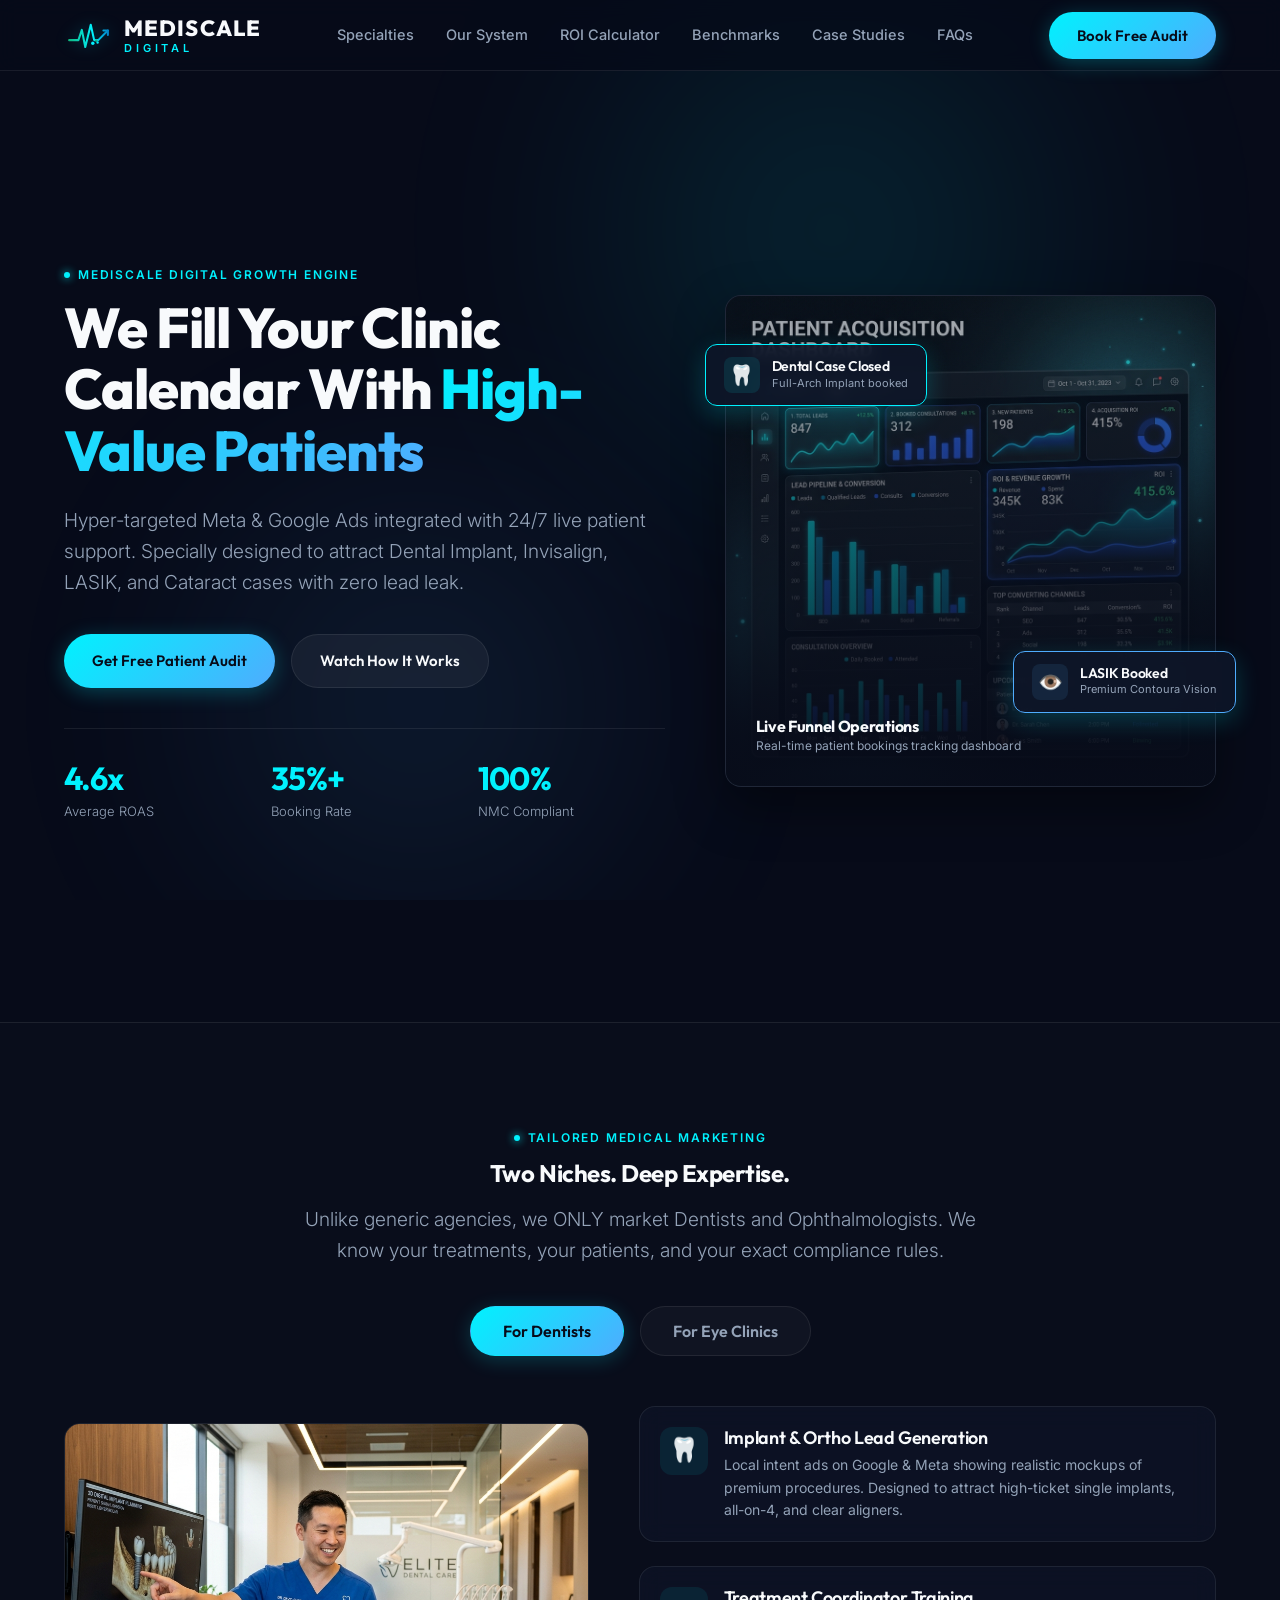
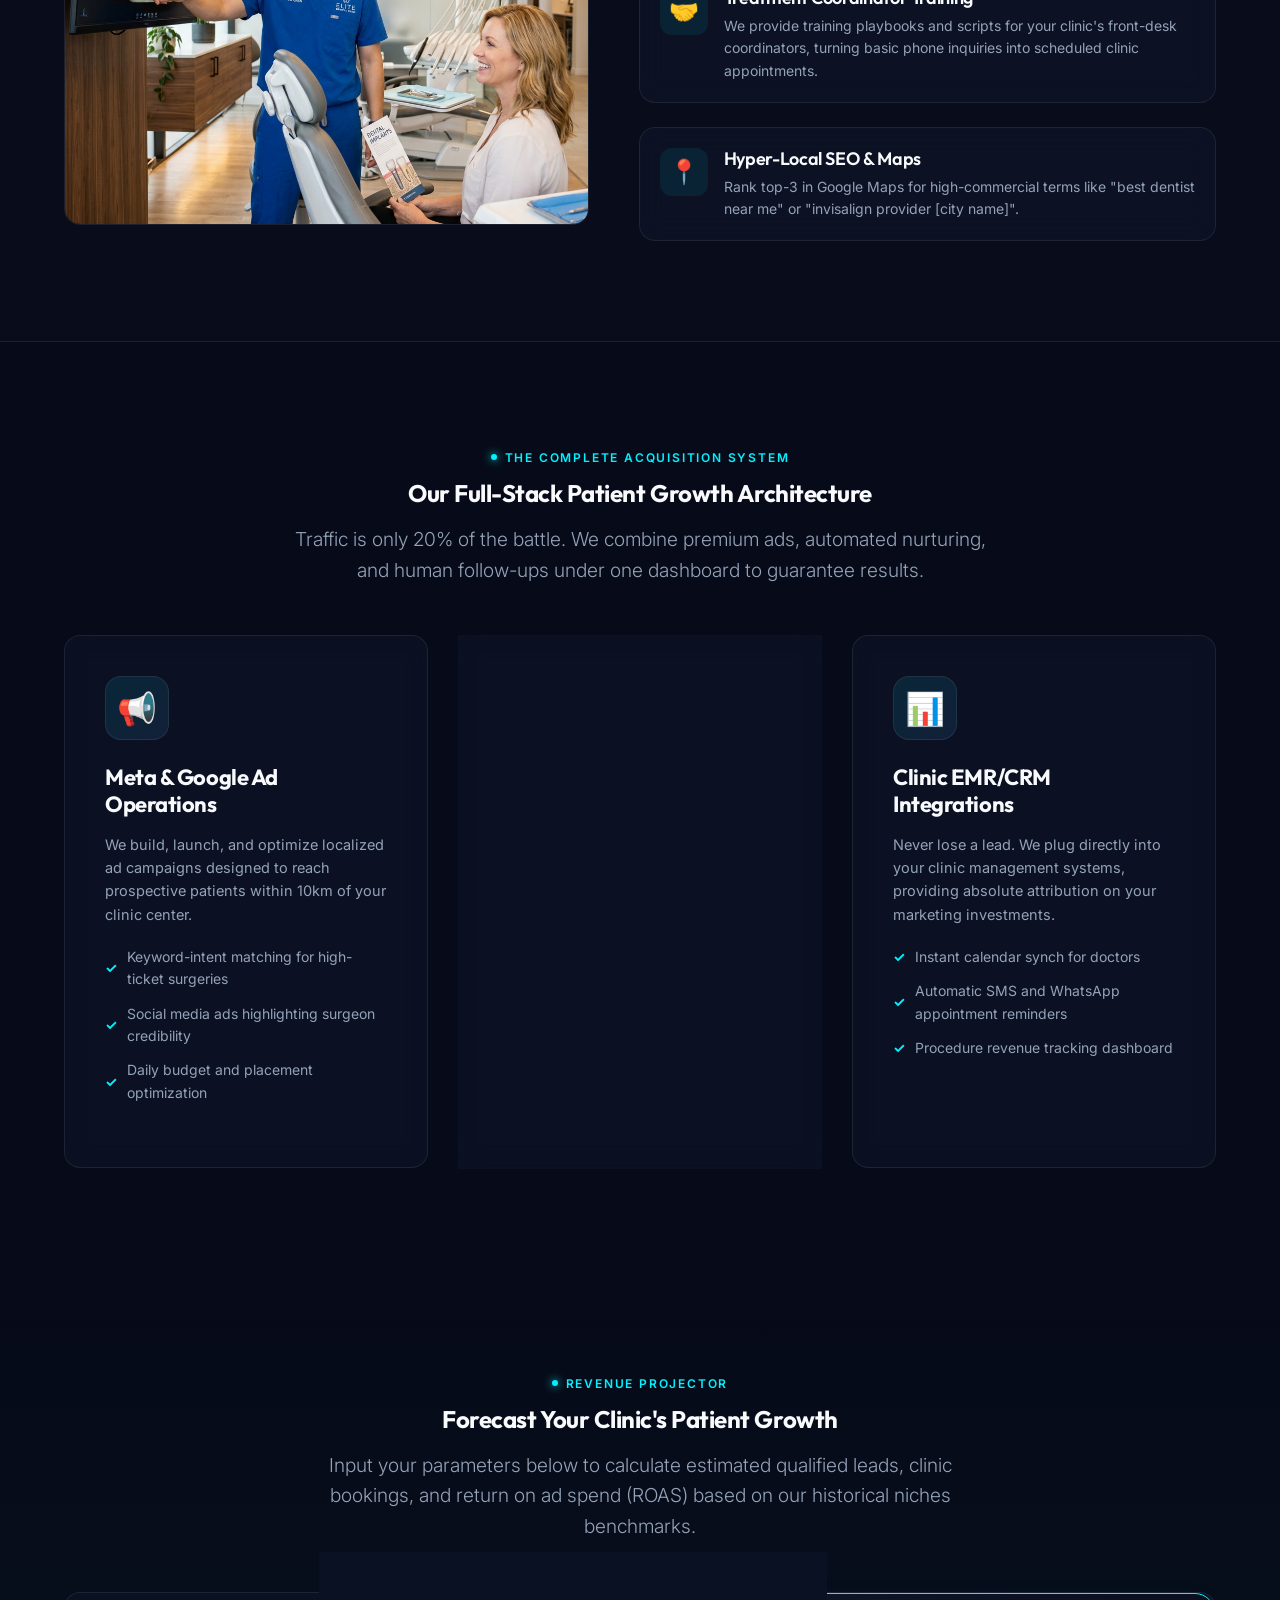
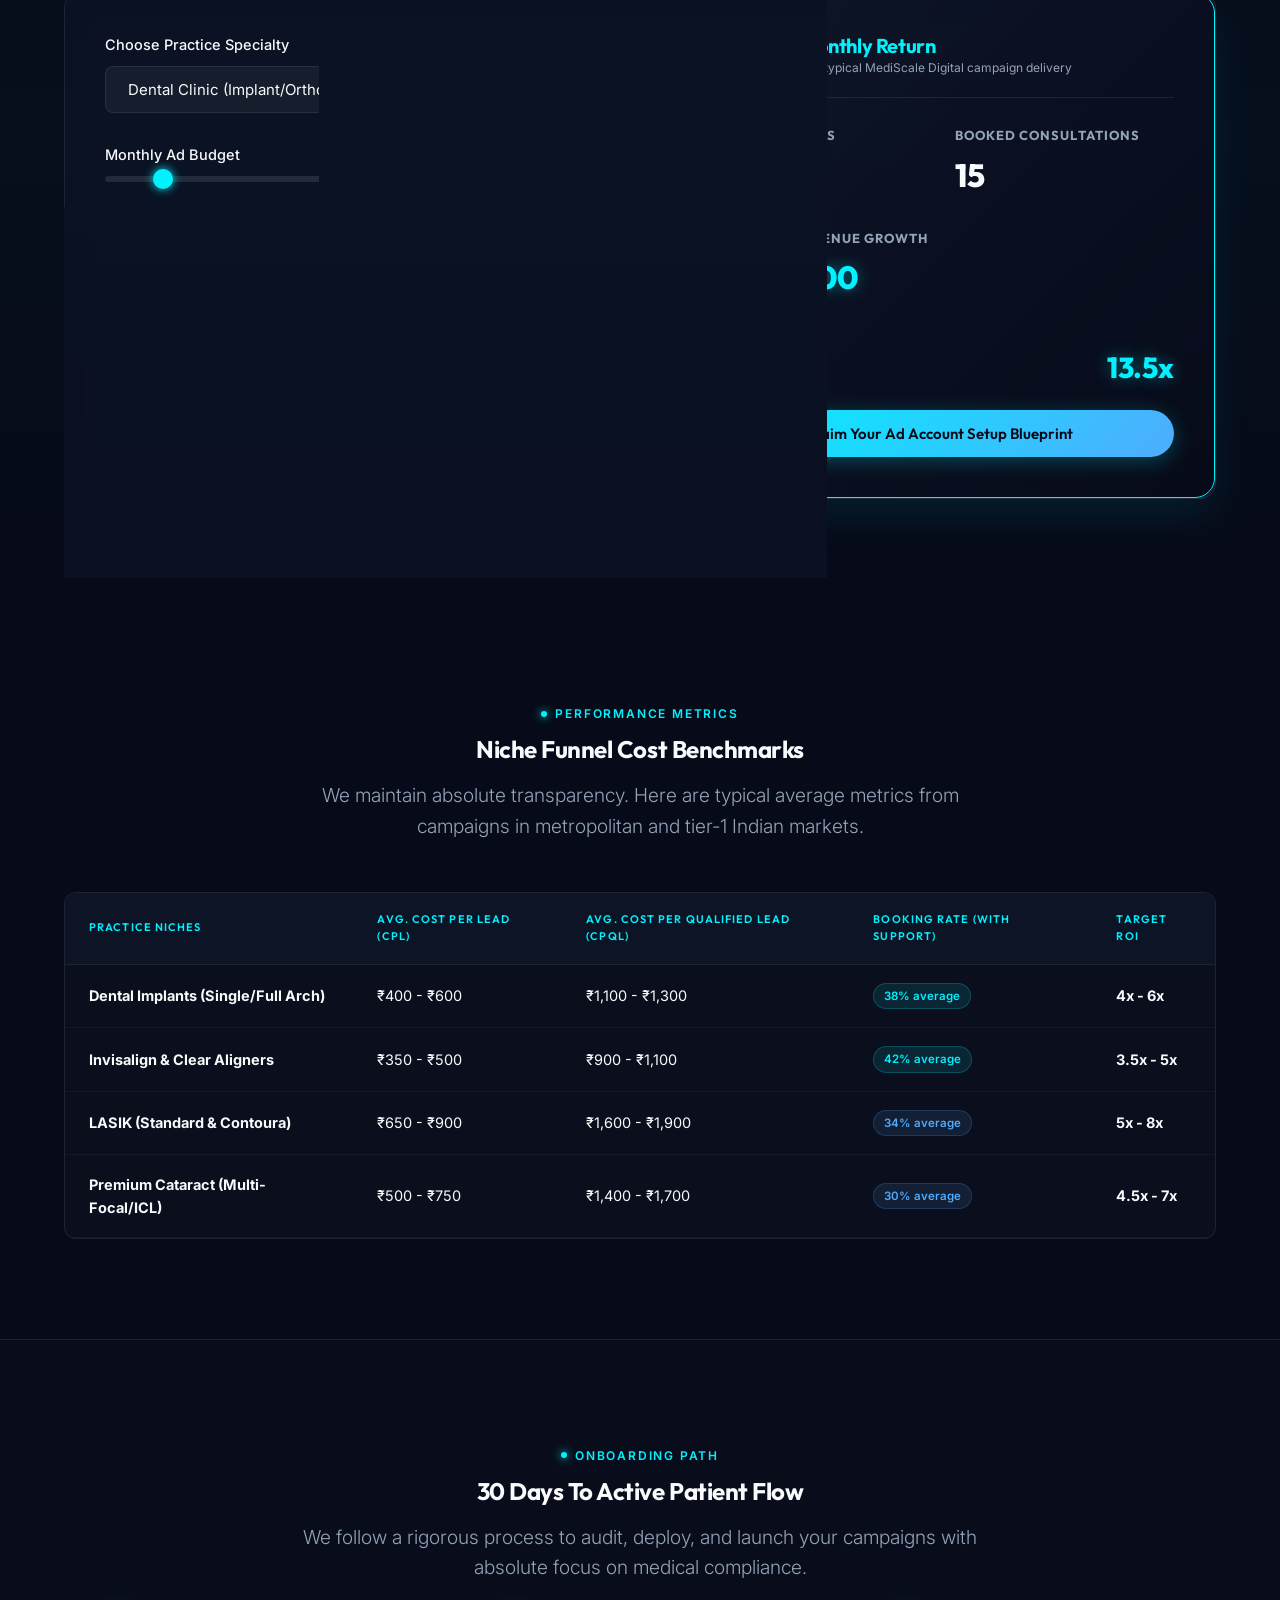
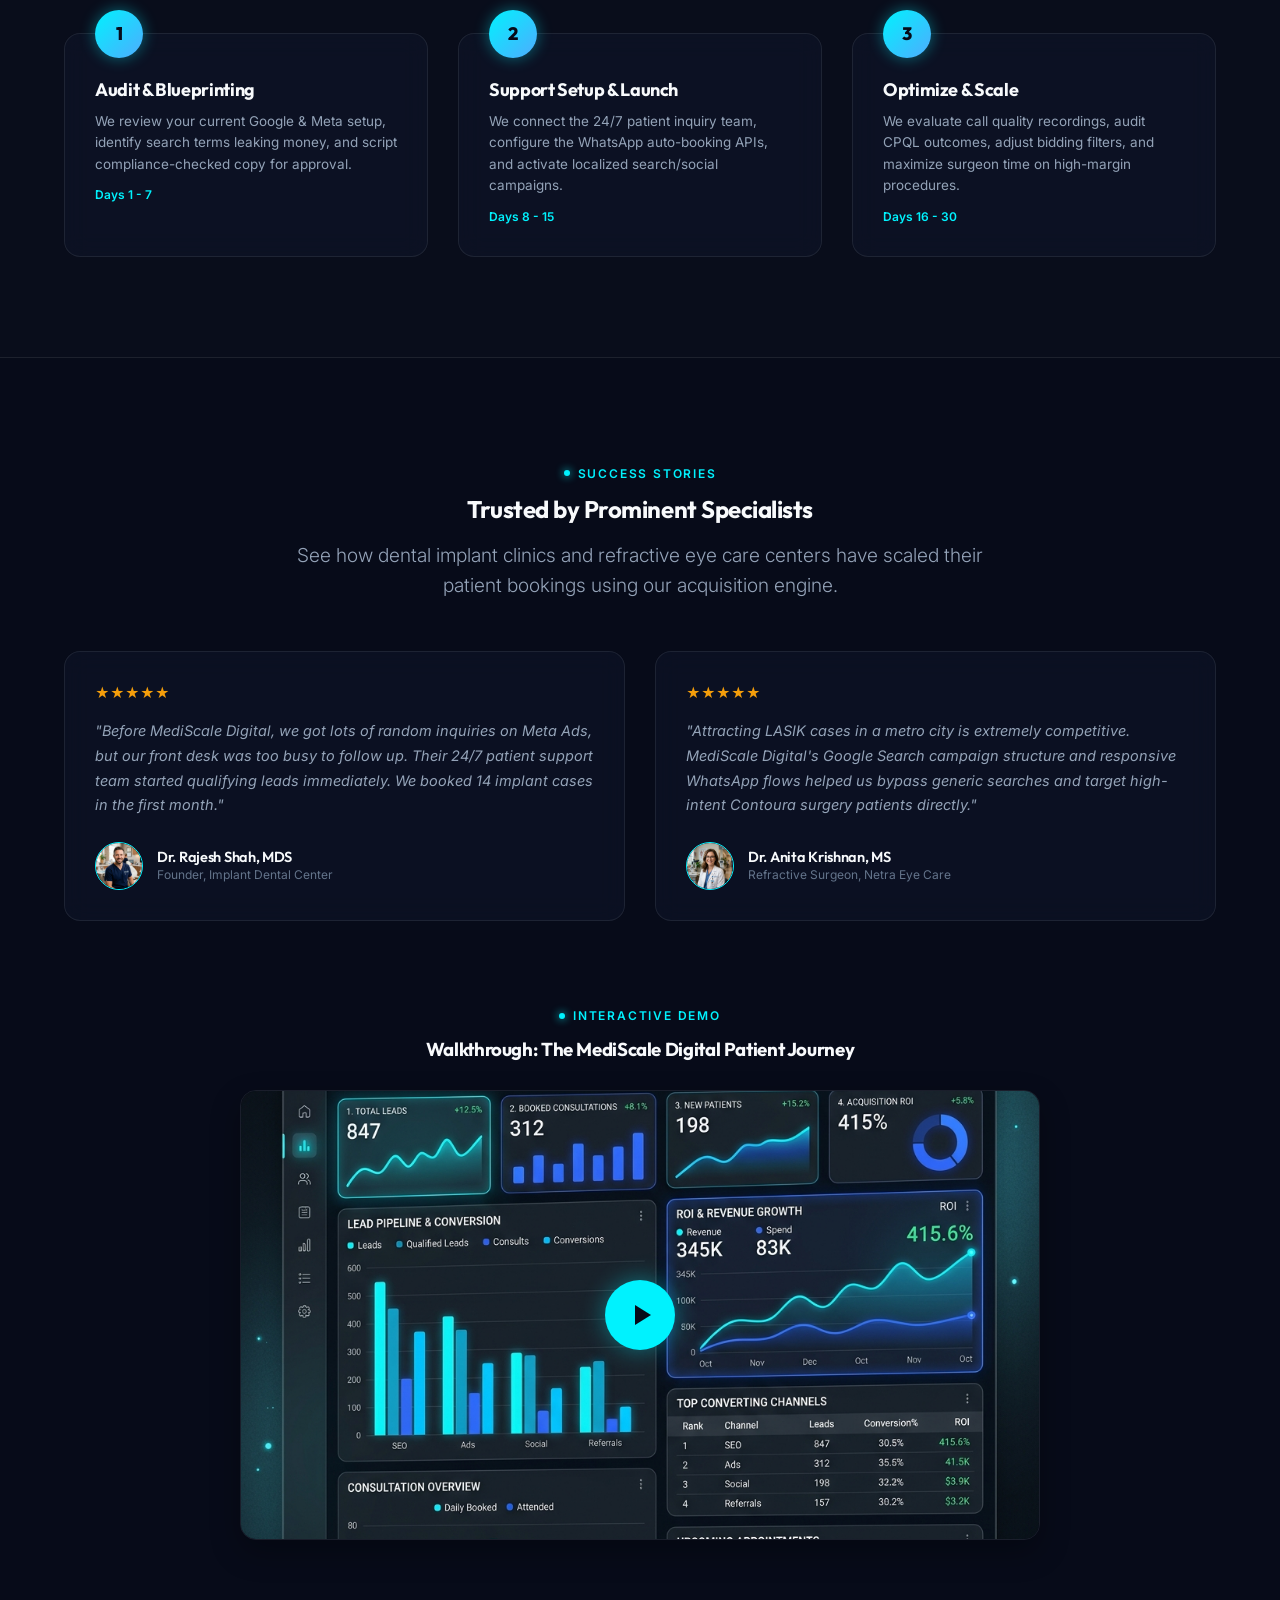
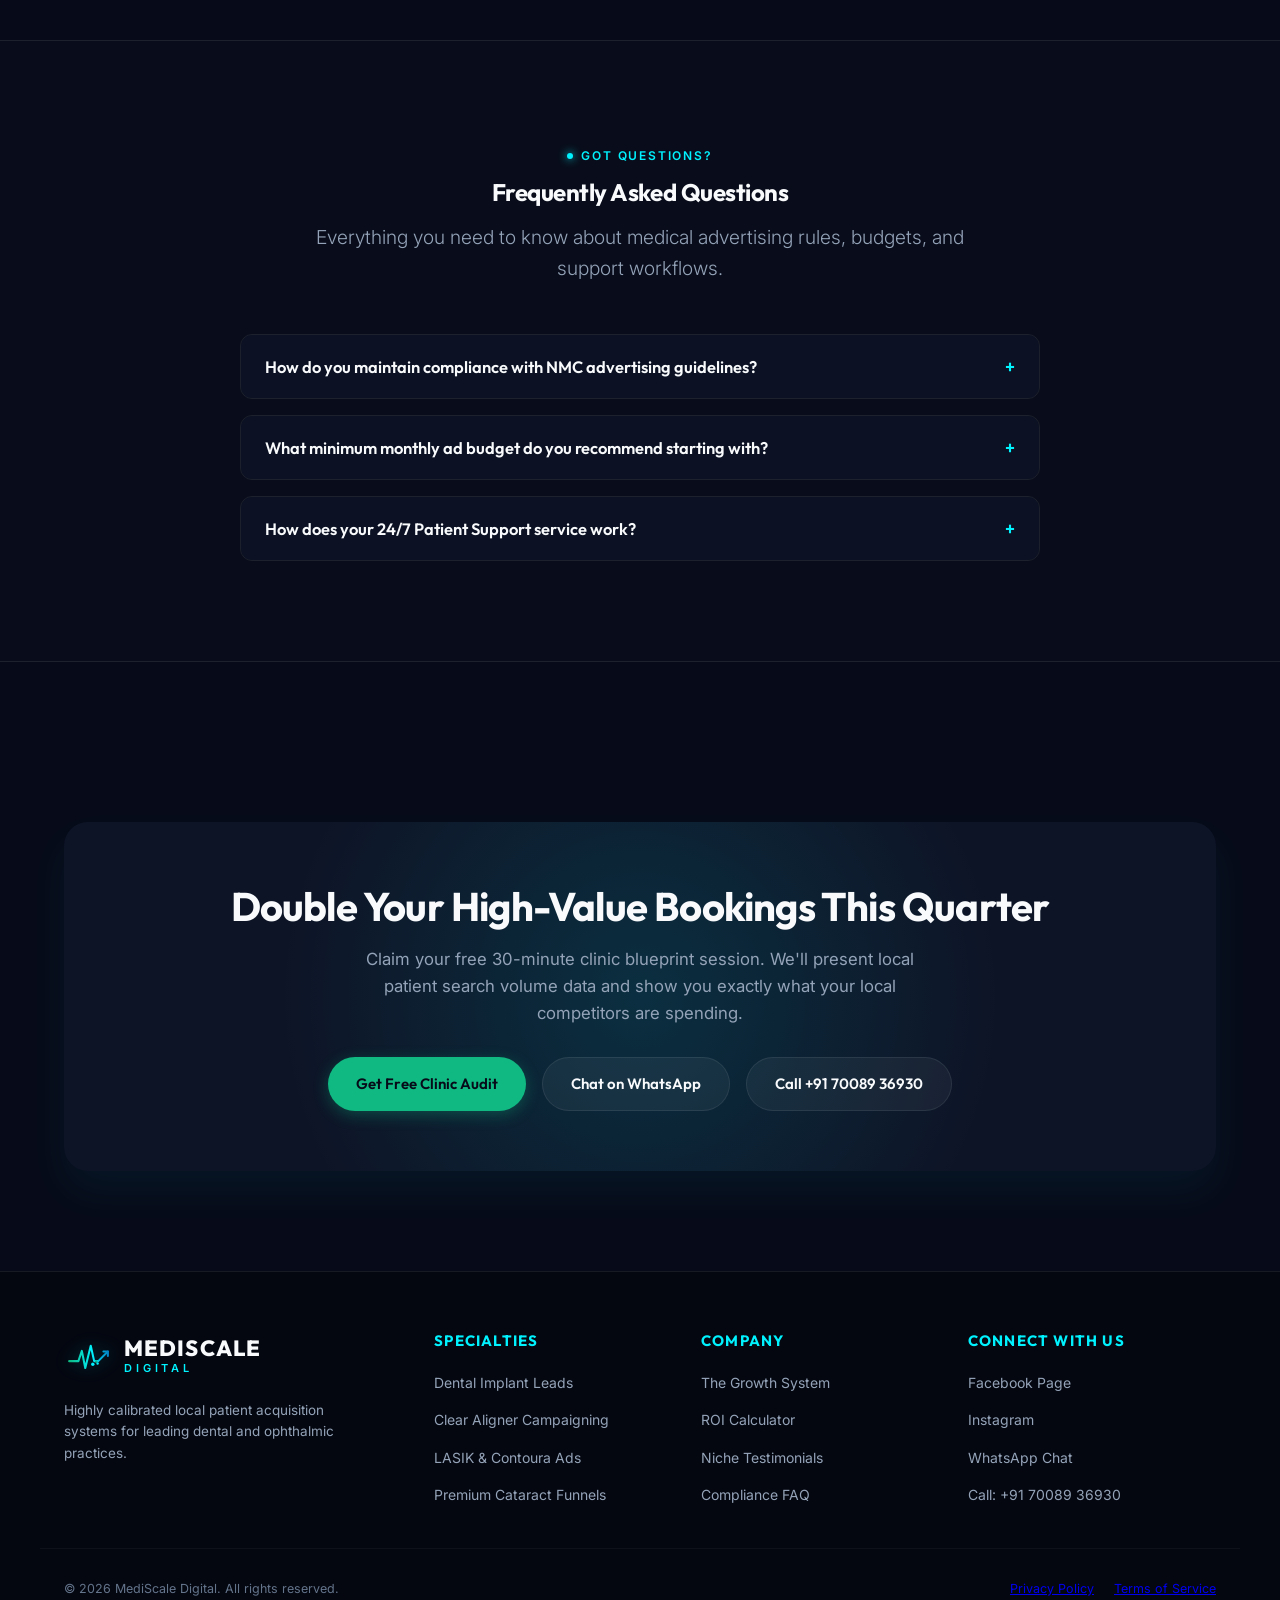
==== index.html @ 9cd04bd4 "initial commit" ====
<!DOCTYPE html>
<html lang="en">
<head>
    <meta charset="UTF-8">
    <meta name="viewport" content="width=device-width, initial-scale=1.0">
    <title>MediScale Digital | Premium Patient Acquisition for Dentists & Ophthalmologists</title>
    
    <meta name="description" content="MediScale Digital runs local patient acquisition systems for dentists and eye clinics. High-converting Google Ads, Meta Ads, WhatsApp automation, and 24/7 digital patient support.">
    <meta name="robots" content="index, follow">
    <meta property="og:title" content="MediScale Digital | Patient Acquisition for Dentists & Ophthalmologists">
    <meta property="og:description" content="Meta & Google Ads coupled with 24/7 patient support to fill your clinic calendar with high-ticket implant, ortho, and surgical cases.">
    <meta property="og:image" content="./assets/dashboard-preview.png">
    <meta property="og:type" content="website">

    <link rel="stylesheet" href="./style.css">
</head>
<body>

    <!-- Ambient Glowing Effects -->
    <div class="bg-glow-wrapper">
        <div class="bg-glow glow-1"></div>
        <div class="bg-glow glow-2"></div>
    </div>

    <!-- Header / Navigation -->
    <header class="header">
        <div class="container nav-container">
            <a href="#" class="logo">
                <svg class="logo-svg" width="48" height="48" viewBox="0 0 140 100" fill="none" xmlns="http://www.w3.org/2000/svg">
                    <path d="M15 65 H42 L52 35 L62 85 L78 20 L88 65 H100 L128 37" stroke="url(#logo-grad)" stroke-width="6" stroke-linecap="round" stroke-linejoin="round" />
                    <path d="M115 37 H128 V50" stroke="url(#logo-grad)" stroke-width="6" stroke-linecap="round" stroke-linejoin="round" />
                    <circle cx="84" cy="74" r="5" fill="#00f2fe" />
                    <circle cx="94" cy="66" r="3.5" fill="#10b981" />
                    <circle cx="98" cy="72" r="3.5" fill="#00f2fe" />
                    <defs>
                        <linearGradient id="logo-grad" x1="15" y1="52.5" x2="128" y2="52.5" gradientUnits="userSpaceOnUse">
                            <stop offset="0%" stop-color="#10b981" />
                            <stop offset="60%" stop-color="#00f2fe" />
                            <stop offset="100%" stop-color="#0284c7" />
                        </linearGradient>
                    </defs>
                </svg>
                <div class="logo-text-wrapper">
                    <span class="logo-title">MEDISCALE</span>
                    <span class="logo-subtitle">DIGITAL</span>
                </div>
            </a>
            <ul class="nav-menu">
                <li><a href="#specialties" class="nav-link">Specialties</a></li>
                <li><a href="#services" class="nav-link">Our System</a></li>
                <li><a href="#calculator" class="nav-link">ROI Calculator</a></li>
                <li><a href="#benchmarks" class="nav-link">Benchmarks</a></li>
                <li><a href="#testimonials" class="nav-link">Case Studies</a></li>
                <li><a href="#faqs" class="nav-link">FAQs</a></li>
            </ul>
            <div class="nav-cta">
                <button class="btn btn-primary open-modal-trigger">Book Free Audit</button>
            </div>
            <button class="mobile-menu-btn" aria-label="Toggle navigation">☰</button>
        </div>
    </header>

    <!-- Hero Section -->
    <main>
        <section class="section-padding">
            <div class="container hero">
                <div class="hero-content">
                    <span class="eyebrow">MediScale Digital growth engine</span>
                    <h1>We Fill Your Clinic Calendar With <span class="text-gradient">High-Value Patients</span></h1>
                    <p>Hyper-targeted Meta & Google Ads integrated with 24/7 live patient support. Specially designed to attract Dental Implant, Invisalign, LASIK, and Cataract cases with zero lead leak.</p>
                    
                    <div class="hero-ctas">
                        <button class="btn btn-primary open-modal-trigger">Get Free Patient Audit</button>
                        <a href="#video-walkthrough" class="btn btn-secondary">Watch How It Works</a>
                    </div>

                    <div class="hero-stats">
                        <div class="hero-stat-item">
                            <h3>4.6x</h3>
                            <p>Average ROAS</p>
                        </div>
                        <div class="hero-stat-item">
                            <h3>35%+</h3>
                            <p>Booking Rate</p>
                        </div>
                        <div class="hero-stat-item">
                            <h3>100%</h3>
                            <p>NMC Compliant</p>
                        </div>
                    </div>
                </div>

                <div class="hero-visual">
                    <div class="dashboard-showcase">
                        <img src="./assets/dashboard-preview.png" alt="MediScale Digital Patient Acquisition Dashboard" id="showcase-img">
                        <div class="showcase-overlay">
                            <h4 style="font-family:'Outfit'; font-size:16px;">Live Funnel Operations</h4>
                            <p style="font-size:12px; color:var(--text-muted);">Real-time patient bookings tracking dashboard</p>
                        </div>
                    </div>
                    <!-- Floating Badges -->
                    <div class="floating-badge badge-1">
                        <div class="badge-icon">🦷</div>
                        <div class="badge-info">
                            <h4>Dental Case Closed</h4>
                            <p>Full-Arch Implant booked</p>
                        </div>
                    </div>
                    <div class="floating-badge badge-2">
                        <div class="badge-icon">👁️</div>
                        <div class="badge-info">
                            <h4>LASIK Booked</h4>
                            <p>Premium Contoura Vision</p>
                        </div>
                    </div>
                </div>
            </div>
        </section>

        <!-- Specialties Tab Switcher -->
        <section id="specialties" class="section-padding niche-section">
            <div class="container">
                <div class="text-center">
                    <span class="eyebrow">Tailored medical marketing</span>
                    <h2>Two Niches. Deep Expertise.</h2>
                    <p class="lead">Unlike generic agencies, we ONLY market Dentists and Ophthalmologists. We know your treatments, your patients, and your exact compliance rules.</p>
                </div>

                <div class="tab-control">
                    <button class="tab-btn active" data-tab="dentists">For Dentists</button>
                    <button class="tab-btn" data-tab="ophthalmologists">For Eye Clinics</button>
                </div>

                <!-- Dentists Tab Content -->
                <div id="dentists" class="tab-content active">
                    <div class="niche-grid">
                        <div class="niche-image">
                            <img src="./assets/dental-marketing.png" alt="Dental implant and orthodontic patient care marketing">
                        </div>
                        <div class="niche-features">
                            <div class="glass-card feature-box">
                                <div class="feature-box-icon">🦷</div>
                                <div class="feature-box-info">
                                    <h3>Implant & Ortho Lead Generation</h3>
                                    <p>Local intent ads on Google & Meta showing realistic mockups of premium procedures. Designed to attract high-ticket single implants, all-on-4, and clear aligners.</p>
                                </div>
                            </div>
                            <div class="glass-card feature-box">
                                <div class="feature-box-icon">🤝</div>
                                <div class="feature-box-info">
                                    <h3>Treatment Coordinator Training</h3>
                                    <p>We provide training playbooks and scripts for your clinic's front-desk coordinators, turning basic phone inquiries into scheduled clinic appointments.</p>
                                </div>
                            </div>
                            <div class="glass-card feature-box">
                                <div class="feature-box-icon">📍</div>
                                <div class="feature-box-info">
                                    <h3>Hyper-Local SEO & Maps</h3>
                                    <p>Rank top-3 in Google Maps for high-commercial terms like "best dentist near me" or "invisalign provider [city name]".</p>
                                </div>
                            </div>
                        </div>
                    </div>
                </div>

                <!-- Ophthalmologists Tab Content -->
                <div id="ophthalmologists" class="tab-content">
                    <div class="niche-grid">
                        <div class="niche-image">
                            <img src="./assets/eye-marketing.png" alt="Ophthalmic refractive laser surgery marketing">
                        </div>
                        <div class="niche-features">
                            <div class="glass-card feature-box">
                                <div class="feature-box-icon">👁️</div>
                                <div class="feature-box-info">
                                    <h3>LASIK & Refractive Surgeries</h3>
                                    <p>High-converting educational funnels illustrating the freedom of spectacle-free living. Targeted towards younger professionals seeking SMILE, LASIK, and ICL.</p>
                                </div>
                            </div>
                            <div class="glass-card feature-box">
                                <div class="feature-box-icon">🩺</div>
                                <div class="feature-box-info">
                                    <h3>Premium Cataract Funnels</h3>
                                    <p>Google Ads campaigns targeted at adult children searching for safe, premium multi-focal lens surgeries for their parents.</p>
                                </div>
                            </div>
                            <div class="glass-card feature-box">
                                <div class="feature-box-icon">🛡️</div>
                                <div class="feature-box-info">
                                    <h3>NMC Medical Regulations Compliant</h3>
                                    <p>Specialized copywriters ensure no exaggerated claims are made, keeping your campaigns 100% compliant with the National Medical Commission (NMC) guidelines.</p>
                                </div>
                            </div>
                        </div>
                    </div>
                </div>

            </div>
        </section>

        <!-- Our Core Capabilities / Services -->
        <section id="services" class="section-padding">
            <div class="container">
                <div class="text-center">
                    <span class="eyebrow">The complete acquisition system</span>
                    <h2>Our Full-Stack Patient Growth Architecture</h2>
                    <p class="lead">Traffic is only 20% of the battle. We combine premium ads, automated nurturing, and human follow-ups under one dashboard to guarantee results.</p>
                </div>

                <div class="services-grid">
                    <!-- Service 1 -->
                    <div class="glass-card service-card">
                        <div class="service-icon">📢</div>
                        <h3>Meta & Google Ad Operations</h3>
                        <p>We build, launch, and optimize localized ad campaigns designed to reach prospective patients within 10km of your clinic center.</p>
                        <ul class="service-bullets">
                            <li>Keyword-intent matching for high-ticket surgeries</li>
                            <li>Social media ads highlighting surgeon credibility</li>
                            <li>Daily budget and placement optimization</li>
                        </ul>
                    </div>

                    <!-- Service 2 -->
                    <div class="glass-card service-card">
                        <div class="service-icon">💬</div>
                        <h3>24/7 Digital Support & Follow-up</h3>
                        <p>Leads are contacted via call and WhatsApp within 60 seconds of submission. We filter out time-wasting lookups and qualify patients before booking.</p>
                        <ul class="service-bullets">
                            <li>Instant WhatsApp BAPI custom message flow</li>
                            <li>Experienced support agents managing inquiries</li>
                            <li>Pre-qualification questionnaires for surgical candidates</li>
                        </ul>
                    </div>

                    <!-- Service 3 -->
                    <div class="glass-card service-card">
                        <div class="service-icon">📊</div>
                        <h3>Clinic EMR/CRM Integrations</h3>
                        <p>Never lose a lead. We plug directly into your clinic management systems, providing absolute attribution on your marketing investments.</p>
                        <ul class="service-bullets">
                            <li>Instant calendar synch for doctors</li>
                            <li>Automatic SMS and WhatsApp appointment reminders</li>
                            <li>Procedure revenue tracking dashboard</li>
                        </ul>
                    </div>
                </div>
            </div>
        </section>

        <!-- ROI Calculator -->
        <section id="calculator" class="section-padding calc-section">
            <div class="container">
                <div class="text-center">
                    <span class="eyebrow">Revenue projector</span>
                    <h2>Forecast Your Clinic's Patient Growth</h2>
                    <p class="lead">Input your parameters below to calculate estimated qualified leads, clinic bookings, and return on ad spend (ROAS) based on our historical niches benchmarks.</p>
                </div>

                <div class="glass-card calc-container">
                    <!-- Left: Inputs -->
                    <div class="calc-inputs">
                        <div class="calc-group">
                            <label for="calc-specialty" class="calc-label">Choose Practice Specialty</label>
                            <select id="calc-specialty" class="calc-select">
                                <option value="dentist">Dental Clinic (Implant/Ortho focus)</option>
                                <option value="ophthalmic">Ophthalmology Clinic (LASIK/Surgical focus)</option>
                            </select>
                        </div>

                        <div class="calc-group">
                            <div class="calc-label">
                                <span>Monthly Ad Budget</span>
                                <span id="budget-val">₹50,000</span>
                            </div>
                            <input type="range" id="calc-budget" class="calc-range" min="20000" max="300000" step="5000" value="50000">
                        </div>

                        <div class="calc-group">
                            <div class="calc-label">
                                <span>Average Treatment Value (INR)</span>
                                <span id="ticket-val">₹45,000</span>
                            </div>
                            <input type="range" id="calc-ticket" class="calc-range" min="5000" max="150000" step="5000" value="45000">
                        </div>
                    </div>

                    <!-- Right: Results -->
                    <div class="calc-results">
                        <div class="results-header">
                            <h3 style="font-family:'Outfit'; font-size:20px; color:var(--primary);">Estimated Monthly Return</h3>
                            <p style="font-size:12px; color:var(--text-muted);">Results calibrated to typical MediScale Digital campaign delivery</p>
                        </div>
                        <div class="results-grid">
                            <div class="result-item">
                                <h4>Qualified Leads</h4>
                                <div class="result-val" id="res-leads">0</div>
                            </div>
                            <div class="result-item">
                                <h4>Booked Consultations</h4>
                                <div class="result-val" id="res-bookings">0</div>
                            </div>
                            <div class="result-item" style="grid-column: span 2;">
                                <h4>Projected Revenue Growth</h4>
                                <div class="result-val highlight" id="res-revenue">₹0</div>
                            </div>
                        </div>
                        <div>
                            <div style="display:flex; justify-content:space-between; align-items:center; margin-bottom:20px;">
                                <span style="font-size:14px; font-weight:500;">Estimated ROAS</span>
                                <span class="result-val highlight" id="res-roi" style="font-size:1.8rem;">0.0x</span>
                            </div>
                            <button class="btn btn-primary open-modal-trigger" style="width:100%;">Claim Your Ad Account Setup Blueprint</button>
                        </div>
                    </div>
                </div>
            </div>
        </section>

        <!-- Benchmark Tables -->
        <section id="benchmarks" class="section-padding">
            <div class="container">
                <div class="text-center">
                    <span class="eyebrow">Performance Metrics</span>
                    <h2>Niche Funnel Cost Benchmarks</h2>
                    <p class="lead">We maintain absolute transparency. Here are typical average metrics from campaigns in metropolitan and tier-1 Indian markets.</p>
                </div>

                <div class="table-wrap">
                    <table class="benchmark-table">
                        <thead>
                            <tr>
                                <th>Practice Niches</th>
                                <th>Avg. Cost Per Lead (CPL)</th>
                                <th>Avg. Cost Per Qualified Lead (CPQL)</th>
                                <th>Booking Rate (With support)</th>
                                <th>Target ROI</th>
                            </tr>
                        </thead>
                        <tbody>
                            <tr>
                                <td><strong>Dental Implants (Single/Full Arch)</strong></td>
                                <td>₹400 - ₹600</td>
                                <td>₹1,100 - ₹1,300</td>
                                <td><span class="pill pill-cyan">38% average</span></td>
                                <td><strong>4x - 6x</strong></td>
                            </tr>
                            <tr>
                                <td><strong>Invisalign & Clear Aligners</strong></td>
                                <td>₹350 - ₹500</td>
                                <td>₹900 - ₹1,100</td>
                                <td><span class="pill pill-cyan">42% average</span></td>
                                <td><strong>3.5x - 5x</strong></td>
                            </tr>
                            <tr>
                                <td><strong>LASIK (Standard & Contoura)</strong></td>
                                <td>₹650 - ₹900</td>
                                <td>₹1,600 - ₹1,900</td>
                                <td><span class="pill pill-royal">34% average</span></td>
                                <td><strong>5x - 8x</strong></td>
                            </tr>
                            <tr>
                                <td><strong>Premium Cataract (Multi-Focal/ICL)</strong></td>
                                <td>₹500 - ₹750</td>
                                <td>₹1,400 - ₹1,700</td>
                                <td><span class="pill pill-royal">30% average</span></td>
                                <td><strong>4.5x - 7x</strong></td>
                            </tr>
                        </tbody>
                    </table>
                </div>
            </div>
        </section>

        <!-- Process / Roadmap -->
        <section class="section-padding niche-section">
            <div class="container">
                <div class="text-center">
                    <span class="eyebrow">Onboarding path</span>
                    <h2>30 Days To Active Patient Flow</h2>
                    <p class="lead">We follow a rigorous process to audit, deploy, and launch your campaigns with absolute focus on medical compliance.</p>
                </div>

                <div class="roadmap-grid">
                    <div class="glass-card roadmap-card">
                        <div class="roadmap-num">1</div>
                        <h3>Audit & Blueprinting</h3>
                        <p>We review your current Google & Meta setup, identify search terms leaking money, and script compliance-checked copy for approval.</p>
                        <p style="margin-top:10px; font-weight:600; font-size:12px; color:var(--primary);">Days 1 - 7</p>
                    </div>
                    <div class="glass-card roadmap-card">
                        <div class="roadmap-num">2</div>
                        <h3>Support Setup & Launch</h3>
                        <p>We connect the 24/7 patient inquiry team, configure the WhatsApp auto-booking APIs, and activate localized search/social campaigns.</p>
                        <p style="margin-top:10px; font-weight:600; font-size:12px; color:var(--primary);">Days 8 - 15</p>
                    </div>
                    <div class="glass-card roadmap-card">
                        <div class="roadmap-num">3</div>
                        <h3>Optimize & Scale</h3>
                        <p>We evaluate call quality recordings, audit CPQL outcomes, adjust bidding filters, and maximize surgeon time on high-margin procedures.</p>
                        <p style="margin-top:10px; font-weight:600; font-size:12px; color:var(--primary);">Days 16 - 30</p>
                    </div>
                </div>
            </div>
        </section>

        <!-- Client Testimonials & Video -->
        <section id="testimonials" class="section-padding">
            <div class="container">
                <div class="text-center">
                    <span class="eyebrow">Success stories</span>
                    <h2>Trusted by Prominent Specialists</h2>
                    <p class="lead">See how dental implant clinics and refractive eye care centers have scaled their patient bookings using our acquisition engine.</p>
                </div>

                <div class="testimonials-grid">
                    <!-- Testimonial 1 -->
                    <div class="glass-card testimonial-card">
                        <div>
                            <div class="rating">★★★★★</div>
                            <p class="test-text">"Before MediScale Digital, we got lots of random inquiries on Meta Ads, but our front desk was too busy to follow up. Their 24/7 patient support team started qualifying leads immediately. We booked 14 implant cases in the first month."</p>
                        </div>
                        <div class="test-footer">
                            <img src="./assets/doctor-avatar1.png" alt="Dr. Rajesh Shah" class="test-avatar">
                            <div class="test-meta">
                                <h4>Dr. Rajesh Shah, MDS</h4>
                                <p>Founder, Implant Dental Center</p>
                            </div>
                        </div>
                    </div>

                    <!-- Testimonial 2 -->
                    <div class="glass-card testimonial-card">
                        <div>
                            <div class="rating">★★★★★</div>
                            <p class="test-text">"Attracting LASIK cases in a metro city is extremely competitive. MediScale Digital's Google Search campaign structure and responsive WhatsApp flows helped us bypass generic searches and target high-intent Contoura surgery patients directly."</p>
                        </div>
                        <div class="test-footer">
                            <img src="./assets/doctor-avatar2.png" alt="Dr. Anita Krishnan" class="test-avatar">
                            <div class="test-meta">
                                <h4>Dr. Anita Krishnan, MS</h4>
                                <p>Refractive Surgeon, Netra Eye Care</p>
                            </div>
                        </div>
                    </div>
                </div>

                <!-- Video Walkthrough -->
                <div id="video-walkthrough" style="margin-top:80px; max-width:800px; margin-left:auto; margin-right:auto;">
                    <div class="text-center" style="margin-bottom:30px;">
                        <span class="eyebrow">Interactive Demo</span>
                        <h3>Walkthrough: The MediScale Digital Patient Journey</h3>
                    </div>
                    <div class="video-preview" id="demo-video">
                        <img src="./assets/dashboard-preview.png" alt="Play dashboard walkthrough video">
                        <div class="video-play-btn"></div>
                    </div>
                </div>
            </div>
        </section>

        <!-- FAQs Accordion -->
        <section id="faqs" class="section-padding niche-section">
            <div class="container">
                <div class="text-center">
                    <span class="eyebrow">Got questions?</span>
                    <h2>Frequently Asked Questions</h2>
                    <p class="lead">Everything you need to know about medical advertising rules, budgets, and support workflows.</p>
                </div>

                <div class="faq-wrap">
                    <div class="faq-item">
                        <button class="faq-btn">
                            <span>How do you maintain compliance with NMC advertising guidelines?</span>
                            <span class="faq-icon">+</span>
                        </button>
                        <div class="faq-content">
                            <div class="faq-content-inner">
                                The National Medical Commission (NMC) restricts doctors from making exaggerated claims or promising guaranteed results. Our campaigns focus purely on clinical education, surgeon credentials, infrastructure specifications, and patient awareness guides, keeping the copy 100% professional and compliant.
                            </div>
                        </div>
                    </div>

                    <div class="faq-item">
                        <button class="faq-btn">
                            <span>What minimum monthly ad budget do you recommend starting with?</span>
                            <span class="faq-icon">+</span>
                        </button>
                        <div class="faq-content">
                            <div class="faq-content-inner">
                                For dental implant and ortho clinics, we suggest starting with at least ₹30,000–₹40,000 per month. For high-ticket eye care surgeries (LASIK/Cataracts), a budget of ₹50,000+ per month allows Google and Meta algorithms to optimize for surgical candidates effectively.
                            </div>
                        </div>
                    </div>

                    <div class="faq-item">
                        <button class="faq-btn">
                            <span>How does your 24/7 Patient Support service work?</span>
                            <span class="faq-icon">+</span>
                        </button>
                        <div class="faq-content">
                            <div class="faq-content-inner">
                                Whenever a patient fills out an ad inquiry form, our system triggers a custom WhatsApp conversation. If the patient responds or requests a callback, our healthcare support desk contacts them within 60 seconds (during business hours) to pre-qualify their treatment history, budget, and timing, before forwarding them directly to your front desk.
                            </div>
                        </div>
                    </div>
                </div>
            </div>
        </section>

        <!-- Bottom Action CTA Banner -->
        <section class="section-padding">
            <div class="container">
                <div class="cta-banner">
                    <div class="cta-banner-bg"></div>
                    <h2>Double Your High-Value Bookings This Quarter</h2>
                    <p>Claim your free 30-minute clinic blueprint session. We'll present local patient search volume data and show you exactly what your local competitors are spending.</p>
                    <div class="cta-buttons">
                        <button class="btn btn-accent open-modal-trigger">Get Free Clinic Audit</button>
                        <a href="https://wa.me/917008936930?text=Hi%20MediScale%20Digital%2C%20I%27d%20like%20to%20discuss%20ad%20campaigns%20for%20my%20clinic" class="btn btn-secondary" target="_blank">Chat on WhatsApp</a>
                        <a href="tel:+917008936930" class="btn btn-secondary">Call +91 70089 36930</a>
                    </div>
                </div>
            </div>
        </section>
    </main>

    <!-- Footer -->
    <footer class="footer">
        <div class="container footer-grid">
            <div class="footer-brand">
                <a href="#" class="logo" style="margin-bottom:20px;">
                    <svg class="logo-svg" width="48" height="48" viewBox="0 0 140 100" fill="none" xmlns="http://www.w3.org/2000/svg">
                        <path d="M15 65 H42 L52 35 L62 85 L78 20 L88 65 H100 L128 37" stroke="url(#logo-grad)" stroke-width="6" stroke-linecap="round" stroke-linejoin="round" />
                        <path d="M115 37 H128 V50" stroke="url(#logo-grad)" stroke-width="6" stroke-linecap="round" stroke-linejoin="round" />
                        <circle cx="84" cy="74" r="5" fill="#00f2fe" />
                        <circle cx="94" cy="66" r="3.5" fill="#10b981" />
                        <circle cx="98" cy="72" r="3.5" fill="#00f2fe" />
                        <defs>
                            <linearGradient id="logo-grad" x1="15" y1="52.5" x2="128" y2="52.5" gradientUnits="userSpaceOnUse">
                                <stop offset="0%" stop-color="#10b981" />
                                <stop offset="60%" stop-color="#00f2fe" />
                                <stop offset="100%" stop-color="#0284c7" />
                            </linearGradient>
                        </defs>
                    </svg>
                    <div class="logo-text-wrapper">
                        <span class="logo-title">MEDISCALE</span>
                        <span class="logo-subtitle">DIGITAL</span>
                    </div>
                </a>
                <p>Highly calibrated local patient acquisition systems for leading dental and ophthalmic practices.</p>
            </div>
            <div class="footer-links">
                <h4>Specialties</h4>
                <ul>
                    <li><a href="#specialties">Dental Implant Leads</a></li>
                    <li><a href="#specialties">Clear Aligner Campaigning</a></li>
                    <li><a href="#specialties">LASIK & Contoura Ads</a></li>
                    <li><a href="#specialties">Premium Cataract Funnels</a></li>
                </ul>
            </div>
            <div class="footer-links">
                <h4>Company</h4>
                <ul>
                    <li><a href="#services">The Growth System</a></li>
                    <li><a href="#calculator">ROI Calculator</a></li>
                    <li><a href="#testimonials">Niche Testimonials</a></li>
                    <li><a href="#faqs">Compliance FAQ</a></li>
                </ul>
            </div>
            <div class="footer-links">
                <h4>Connect With Us</h4>
                <ul>
                    <li><a href="https://business.facebook.com/latest/settings/pages/?business_id=4413300542280559&selected_asset_id=1178568245348387&selected_asset_type=page" target="_blank" rel="noopener">Facebook Page</a></li>
                    <li><a href="https://www.instagram.com/service.chinmayakhatei/" target="_blank" rel="noopener">Instagram</a></li>
                    <li><a href="https://wa.me/917008936930?text=Hi%20MediScale%20Digital%2C%20I%27d%20like%20to%20discuss%20ad%20campaigns%20for%20my%20clinic" target="_blank" rel="noopener">WhatsApp Chat</a></li>
                    <li><a href="tel:+917008936930">Call: +91 70089 36930</a></li>
                </ul>
            </div>
        </div>
        <div class="container footer-bottom">
            <p>&copy; 2026 MediScale Digital. All rights reserved.</p>
            <div class="footer-bottom-links">
                <a href="#">Privacy Policy</a>
                <a href="#">Terms of Service</a>
            </div>
        </div>
    </footer>

    <!-- Booking Modal Form -->
    <div class="modal" id="audit-modal">
        <div class="modal-card">
            <button class="modal-close" id="modal-close-btn">&times;</button>
            <div class="modal-header">
                <h3>Request Free Clinic Audit</h3>
                <p>Learn how we can optimize your local patient bookings</p>
            </div>
            <form id="audit-form">
                <div class="form-group">
                    <label for="form-name">Full Name</label>
                    <input type="text" id="form-name" class="form-control" placeholder="Dr. John Doe" required>
                </div>
                <div class="form-group">
                    <label for="form-clinic">Clinic Name</label>
                    <input type="text" id="form-clinic" class="form-control" placeholder="Apex Dental / Netra Clinic" required>
                </div>
                <div class="form-group">
                    <label for="form-specialty">Your Specialty</label>
                    <select id="form-specialty" class="form-control" required>
                        <option value="dentist">Dentist (Implant / Orthodontic focus)</option>
                        <option value="ophthalmic">Ophthalmologist (LASIK / Cataract focus)</option>
                    </select>
                </div>
                <div class="form-group">
                    <label for="form-email">Work Email</label>
                    <input type="email" id="form-email" class="form-control" placeholder="doctor@clinic.com" required>
                </div>
                <div class="form-group">
                    <label for="form-phone">WhatsApp Number</label>
                    <input type="tel" id="form-phone" class="form-control" placeholder="+91 98765 43210" required>
                </div>
                <button type="submit" class="btn btn-primary" style="width:100%; margin-top:10px;">Claim Free Strategy Blueprint</button>
            </form>
        </div>
    </div>

    <script src="./app.js"></script>
</body>
</html>
---- style.css ----
/* MediScale Digital Custom Styling System */
@import url('https://fonts.googleapis.com/css2?family=Inter:wght@300;400;500;600&family=Outfit:wght@400;500;600;700;800&display=swap');

:root {
    /* Color Palette */
    --bg-dark: #070b19;
    --bg-card: rgba(15, 23, 42, 0.55);
    --bg-card-hover: rgba(23, 37, 84, 0.7);
    --border-glass: rgba(255, 255, 255, 0.08);
    --border-hover: rgba(0, 242, 254, 0.25);
    
    --primary: #00f2fe; /* Neon Cyan */
    --primary-glow: rgba(0, 242, 254, 0.4);
    --secondary: #4facfe; /* Royal Blue */
    --secondary-glow: rgba(79, 172, 254, 0.4);
    --accent: #10b981; /* Green/Emerald for success/CTAs */
    --accent-glow: rgba(16, 185, 129, 0.3);
    
    --text-main: #f8fafc;
    --text-muted: #94a3b8;
    --text-dim: #64748b;
    
    /* Layout Constants */
    --max-width: 1200px;
    --transition: all 0.3s cubic-bezier(0.4, 0, 0.2, 1);
}

/* Base Styles */
* {
    margin: 0;
    padding: 0;
    box-sizing: border-box;
}

html {
    scroll-behavior: smooth;
    font-size: 16px;
}

body {
    background-color: var(--bg-dark);
    color: var(--text-main);
    font-family: 'Inter', sans-serif;
    line-height: 1.6;
    overflow-x: hidden;
}

h1, h2, h3, h4, h5, h6 {
    font-family: 'Outfit', sans-serif;
    font-weight: 700;
    letter-spacing: -0.02em;
    line-height: 1.2;
}

/* Background Gradients & Glow Effects */
.bg-glow-wrapper {
    position: fixed;
    top: 0;
    left: 0;
    width: 100vw;
    height: 100vh;
    z-index: -1;
    overflow: hidden;
    pointer-events: none;
}

.bg-glow {
    position: absolute;
    border-radius: 50%;
    filter: blur(120px);
    opacity: 0.15;
}

.glow-1 {
    top: -10%;
    right: 10%;
    width: 50vw;
    height: 50vw;
    background: radial-gradient(circle, var(--primary) 0%, transparent 70%);
}

.glow-2 {
    bottom: -10%;
    left: 10%;
    width: 45vw;
    height: 45vw;
    background: radial-gradient(circle, var(--secondary) 0%, transparent 70%);
}

/* Utilities */
.container {
    max-width: var(--max-width);
    margin: 0 auto;
    padding: 0 24px;
}

.section-padding {
    padding: 100px 0;
}

.text-center { text-align: center; }
.text-gradient {
    background: linear-gradient(135deg, var(--primary) 0%, var(--secondary) 100%);
    -webkit-background-clip: text;
    -webkit-text-fill-color: transparent;
}

.eyebrow {
    font-size: 12px;
    text-transform: uppercase;
    letter-spacing: 0.15em;
    color: var(--primary);
    font-weight: 600;
    margin-bottom: 12px;
    display: inline-flex;
    align-items: center;
    gap: 8px;
}

.eyebrow::before {
    content: '';
    display: block;
    width: 6px;
    height: 6px;
    background: var(--primary);
    border-radius: 50%;
    box-shadow: 0 0 8px var(--primary);
}

.lead {
    font-size: 1.2rem;
    color: var(--text-muted);
    max-width: 700px;
    margin: 16px auto 0;
    font-weight: 300;
}

/* Buttons */
.btn {
    display: inline-flex;
    align-items: center;
    justify-content: center;
    padding: 14px 28px;
    border-radius: 50px;
    font-family: 'Outfit', sans-serif;
    font-weight: 600;
    font-size: 15px;
    text-decoration: none;
    cursor: pointer;
    transition: var(--transition);
    border: none;
}

.btn-primary {
    background: linear-gradient(135deg, var(--primary) 0%, var(--secondary) 100%);
    color: #070b19;
    box-shadow: 0 4px 20px rgba(0, 242, 254, 0.25);
}

.btn-primary:hover {
    transform: translateY(-2px);
    box-shadow: 0 6px 24px rgba(0, 242, 254, 0.4);
}

.btn-secondary {
    background: rgba(255, 255, 255, 0.05);
    border: 1px solid var(--border-glass);
    color: var(--text-main);
}

.btn-secondary:hover {
    background: rgba(255, 255, 255, 0.1);
    border-color: var(--primary);
    color: var(--primary);
    transform: translateY(-2px);
}

.btn-accent {
    background: var(--accent);
    color: #070b19;
    box-shadow: 0 4px 15px var(--accent-glow);
}

.btn-accent:hover {
    transform: translateY(-2px);
    box-shadow: 0 6px 20px rgba(16, 185, 129, 0.5);
}

/* Glassmorphic Card */
.glass-card {
    background: var(--bg-card);
    border: 1px solid var(--border-glass);
    border-radius: 16px;
    backdrop-filter: blur(12px);
    -webkit-backdrop-filter: blur(12px);
    transition: var(--transition);
}

.glass-card:hover {
    border-color: var(--border-hover);
    background: var(--bg-card-hover);
    box-shadow: 0 12px 30px rgba(0, 0, 0, 0.3);
}

/* Header & Navigation */
.header {
    position: fixed;
    top: 0;
    left: 0;
    width: 100%;
    z-index: 1000;
    background: rgba(7, 11, 25, 0.7);
    backdrop-filter: blur(10px);
    -webkit-backdrop-filter: blur(10px);
    border-bottom: 1px solid var(--border-glass);
    transition: var(--transition);
}

.header.scrolled {
    padding: 10px 0;
    background: rgba(7, 11, 25, 0.92);
}

.nav-container {
    display: flex;
    justify-content: space-between;
    align-items: center;
    height: 70px;
}

.logo {
    display: flex;
    align-items: center;
    gap: 12px;
    text-decoration: none;
    color: var(--text-main);
}

.logo-svg {
    filter: drop-shadow(0 0 8px rgba(0, 242, 254, 0.25));
    transition: var(--transition);
}

.logo:hover .logo-svg {
    transform: scale(1.05);
    filter: drop-shadow(0 0 12px rgba(0, 242, 254, 0.45));
}

.logo-text-wrapper {
    display: flex;
    flex-direction: column;
    justify-content: center;
}

.logo-title {
    font-family: 'Outfit', sans-serif;
    font-size: 22px;
    font-weight: 800;
    letter-spacing: 0.05em;
    line-height: 1;
    color: var(--text-main);
}

.logo-subtitle {
    font-family: 'Inter', sans-serif;
    font-size: 11px;
    font-weight: 600;
    letter-spacing: 0.35em;
    line-height: 1;
    margin-top: 4px;
    color: var(--primary);
}

.nav-menu {
    display: flex;
    gap: 32px;
    list-style: none;
}

.nav-link {
    text-decoration: none;
    color: var(--text-muted);
    font-size: 14.5px;
    font-weight: 500;
    transition: var(--transition);
}

.nav-link:hover {
    color: var(--primary);
}

.mobile-menu-btn {
    display: none;
    background: none;
    border: none;
    color: var(--text-main);
    font-size: 24px;
    cursor: pointer;
}

/* Hero Section */
.hero {
    position: relative;
    padding-top: 160px;
    padding-bottom: 100px;
    display: grid;
    grid-template-columns: 1.1fr 0.9fr;
    gap: 60px;
    align-items: center;
}

.hero-content h1 {
    font-size: 3.5rem;
    font-weight: 800;
    line-height: 1.1;
    margin-bottom: 24px;
}

.hero-content p {
    font-size: 1.2rem;
    color: var(--text-muted);
    margin-bottom: 36px;
    font-weight: 300;
}

.hero-ctas {
    display: flex;
    gap: 16px;
    margin-bottom: 40px;
}

.hero-stats {
    display: grid;
    grid-template-columns: repeat(3, 1fr);
    gap: 20px;
    border-top: 1px solid var(--border-glass);
    padding-top: 30px;
}

.hero-stat-item h3 {
    font-size: 2rem;
    font-weight: 700;
    color: var(--primary);
}

.hero-stat-item p {
    font-size: 13px;
    color: var(--text-muted);
    margin: 4px 0 0;
}

.hero-visual {
    position: relative;
    width: 100%;
}

.dashboard-showcase {
    position: relative;
    border-radius: 16px;
    border: 1px solid var(--border-glass);
    overflow: hidden;
    box-shadow: 0 20px 50px rgba(0, 0, 0, 0.4);
    background: #0d1527;
}

.dashboard-showcase img {
    width: 100%;
    height: auto;
    display: block;
    opacity: 0.85;
}

.showcase-overlay {
    position: absolute;
    inset: 0;
    background: linear-gradient(to top, rgba(7, 11, 25, 0.9) 10%, rgba(7, 11, 25, 0.1) 100%);
    display: flex;
    flex-direction: column;
    justify-content: flex-end;
    padding: 30px;
}

.floating-badge {
    position: absolute;
    background: rgba(15, 23, 42, 0.85);
    border: 1px solid var(--primary);
    backdrop-filter: blur(8px);
    border-radius: 12px;
    padding: 12px 18px;
    display: flex;
    align-items: center;
    gap: 12px;
    box-shadow: 0 8px 24px rgba(0, 242, 254, 0.2);
    animation: float 4s ease-in-out infinite;
}

.badge-1 {
    top: 10%;
    left: -20px;
}

.badge-2 {
    bottom: 15%;
    right: -20px;
    animation-delay: 2s;
    border-color: var(--secondary);
}

.badge-icon {
    font-size: 20px;
    background: rgba(0, 242, 254, 0.1);
    width: 36px;
    height: 36px;
    border-radius: 8px;
    display: flex;
    align-items: center;
    justify-content: center;
    color: var(--primary);
}

.badge-2 .badge-icon {
    color: var(--secondary);
    background: rgba(79, 172, 254, 0.1);
}

.badge-info h4 {
    font-size: 14px;
    font-weight: 600;
}

.badge-info p {
    font-size: 11px;
    color: var(--text-muted);
}

/* Niche Selector section */
.niche-section {
    position: relative;
    background: rgba(255, 255, 255, 0.01);
    border-top: 1px solid var(--border-glass);
    border-bottom: 1px solid var(--border-glass);
}

.tab-control {
    display: flex;
    justify-content: center;
    gap: 16px;
    margin-top: 40px;
    margin-bottom: 50px;
}

.tab-btn {
    background: rgba(255, 255, 255, 0.03);
    border: 1px solid var(--border-glass);
    color: var(--text-muted);
    padding: 14px 32px;
    border-radius: 50px;
    font-size: 16px;
    font-weight: 600;
    font-family: 'Outfit', sans-serif;
    cursor: pointer;
    transition: var(--transition);
}

.tab-btn.active {
    background: linear-gradient(135deg, var(--primary) 0%, var(--secondary) 100%);
    color: #070b19;
    box-shadow: 0 4px 20px rgba(0, 242, 254, 0.2);
    border-color: transparent;
}

.tab-content {
    display: none;
    animation: fadeIn 0.5s ease;
}

.tab-content.active {
    display: block;
}

.niche-grid {
    display: grid;
    grid-template-columns: 1fr 1.1fr;
    gap: 50px;
    align-items: center;
}

.niche-image {
    position: relative;
    border-radius: 16px;
    overflow: hidden;
    border: 1px solid var(--border-glass);
}

.niche-image img {
    width: 100%;
    height: 400px;
    object-fit: cover;
    display: block;
}

.niche-features {
    display: flex;
    flex-direction: column;
    gap: 24px;
}

.feature-box {
    display: flex;
    gap: 16px;
    padding: 20px;
}

.feature-box-icon {
    font-size: 24px;
    color: var(--primary);
    background: rgba(0, 242, 254, 0.08);
    width: 48px;
    height: 48px;
    border-radius: 12px;
    display: flex;
    align-items: center;
    justify-content: center;
    flex-shrink: 0;
}

.feature-box-info h3 {
    font-size: 18px;
    font-weight: 600;
    margin-bottom: 6px;
}

.feature-box-info p {
    font-size: 14px;
    color: var(--text-muted);
}

/* Service capabilities */
.services-grid {
    display: grid;
    grid-template-columns: repeat(auto-fit, minmax(340px, 1fr));
    gap: 30px;
    margin-top: 50px;
}

.service-card {
    padding: 40px;
    display: flex;
    flex-direction: column;
    align-items: flex-start;
}

.service-icon {
    font-size: 32px;
    background: linear-gradient(135deg, rgba(0, 242, 254, 0.1) 0%, rgba(79, 172, 254, 0.1) 100%);
    color: var(--primary);
    width: 64px;
    height: 64px;
    border-radius: 16px;
    display: flex;
    align-items: center;
    justify-content: center;
    margin-bottom: 24px;
    border: 1px solid var(--border-glass);
}

.service-card h3 {
    font-size: 22px;
    margin-bottom: 16px;
}

.service-card p {
    font-size: 14.5px;
    color: var(--text-muted);
    margin-bottom: 20px;
}

.service-bullets {
    list-style: none;
    display: flex;
    flex-direction: column;
    gap: 12px;
}

.service-bullets li {
    display: flex;
    align-items: center;
    gap: 10px;
    font-size: 14px;
    color: var(--text-muted);
}

.service-bullets li::before {
    content: '✓';
    color: var(--primary);
    font-weight: bold;
}

/* ROI Calculator Section */
.calc-section {
    background: linear-gradient(180deg, rgba(7, 11, 25, 0) 0%, rgba(0, 242, 254, 0.02) 50%, rgba(7, 11, 25, 0) 100%);
}

.calc-container {
    display: grid;
    grid-template-columns: 1fr 1fr;
    gap: 50px;
    align-items: stretch;
    margin-top: 50px;
}

.calc-inputs {
    padding: 40px;
    display: flex;
    flex-direction: column;
    gap: 30px;
}

.calc-group {
    display: flex;
    flex-direction: column;
    gap: 10px;
}

.calc-label {
    font-size: 14.5px;
    font-weight: 500;
    color: var(--text-main);
    display: flex;
    justify-content: space-between;
}

.calc-label span:last-child {
    color: var(--primary);
    font-weight: 700;
}

.calc-select {
    background: rgba(255, 255, 255, 0.05);
    border: 1px solid var(--border-glass);
    color: var(--white);
    padding: 12px 18px;
    border-radius: 8px;
    font-size: 15px;
    outline: none;
    font-family: inherit;
    cursor: pointer;
    transition: var(--transition);
}

.calc-select:focus {
    border-color: var(--primary);
}

.calc-range {
    -webkit-appearance: none;
    width: 100%;
    height: 6px;
    border-radius: 3px;
    background: rgba(255, 255, 255, 0.1);
    outline: none;
    transition: var(--transition);
}

.calc-range::-webkit-slider-thumb {
    -webkit-appearance: none;
    appearance: none;
    width: 20px;
    height: 20px;
    border-radius: 50%;
    background: var(--primary);
    cursor: pointer;
    box-shadow: 0 0 10px var(--primary);
    transition: var(--transition);
}

.calc-range::-webkit-slider-thumb:hover {
    transform: scale(1.2);
}

.calc-results {
    background: linear-gradient(135deg, rgba(15, 23, 42, 0.8) 0%, rgba(7, 11, 25, 0.95) 100%);
    border: 1px solid var(--primary);
    border-radius: 20px;
    padding: 40px;
    display: flex;
    flex-direction: column;
    justify-content: space-between;
    box-shadow: 0 20px 40px rgba(0, 242, 254, 0.08);
}

.results-header {
    border-bottom: 1px solid var(--border-glass);
    padding-bottom: 20px;
    margin-bottom: 30px;
}

.results-grid {
    display: grid;
    grid-template-columns: 1fr 1fr;
    gap: 30px;
    margin-bottom: 40px;
}

.result-item h4 {
    font-size: 13px;
    text-transform: uppercase;
    letter-spacing: 0.08em;
    color: var(--text-muted);
    margin-bottom: 6px;
}

.result-val {
    font-size: 2rem;
    font-weight: 800;
    color: var(--white);
    font-family: 'Outfit', sans-serif;
}

.result-val.highlight {
    color: var(--primary);
    text-shadow: 0 0 15px var(--primary-glow);
}

/* Comparison Table */
.table-wrap {
    overflow-x: auto;
    margin-top: 50px;
    border-radius: 12px;
    border: 1px solid var(--border-glass);
    background: rgba(255, 255, 255, 0.02);
}

.benchmark-table {
    width: 100%;
    border-collapse: collapse;
    text-align: left;
    font-size: 14.5px;
    min-width: 600px;
}

.benchmark-table th {
    background: rgba(15, 23, 42, 0.7);
    padding: 18px 24px;
    font-family: 'Outfit', sans-serif;
    font-weight: 600;
    text-transform: uppercase;
    font-size: 11px;
    letter-spacing: 0.1em;
    color: var(--primary);
    border-bottom: 1px solid var(--border-glass);
}

.benchmark-table td {
    padding: 18px 24px;
    border-bottom: 1px solid rgba(255, 255, 255, 0.04);
}

.benchmark-table tbody tr:hover {
    background: rgba(255, 255, 255, 0.03);
}

.pill {
    display: inline-flex;
    align-items: center;
    padding: 3px 10px;
    border-radius: 50px;
    font-size: 11.5px;
    font-weight: 600;
}

.pill-cyan {
    background: rgba(0, 242, 254, 0.1);
    color: var(--primary);
    border: 1px solid rgba(0, 242, 254, 0.2);
}

.pill-royal {
    background: rgba(79, 172, 254, 0.1);
    color: var(--secondary);
    border: 1px solid rgba(79, 172, 254, 0.2);
}

/* Process Roadmap */
.roadmap-grid {
    display: grid;
    grid-template-columns: repeat(3, 1fr);
    gap: 30px;
    margin-top: 50px;
    position: relative;
}

.roadmap-card {
    padding: 30px;
    position: relative;
}

.roadmap-num {
    position: absolute;
    top: -24px;
    left: 30px;
    width: 48px;
    height: 48px;
    border-radius: 50%;
    background: linear-gradient(135deg, var(--primary) 0%, var(--secondary) 100%);
    color: #070b19;
    font-family: 'Outfit', sans-serif;
    font-weight: 800;
    font-size: 18px;
    display: flex;
    align-items: center;
    justify-content: center;
    box-shadow: 0 0 15px var(--primary-glow);
}

.roadmap-card h3 {
    margin-top: 15px;
    font-size: 18px;
    margin-bottom: 10px;
}

.roadmap-card p {
    font-size: 13.5px;
    color: var(--text-muted);
}

/* Testimonials */
.testimonials-grid {
    display: grid;
    grid-template-columns: repeat(auto-fit, minmax(320px, 1fr));
    gap: 30px;
    margin-top: 50px;
}

.testimonial-card {
    padding: 30px;
    display: flex;
    flex-direction: column;
    justify-content: space-between;
    height: 100%;
}

.test-text {
    font-size: 14.5px;
    color: var(--text-muted);
    font-style: italic;
    line-height: 1.7;
    margin-bottom: 24px;
}

.test-footer {
    display: flex;
    align-items: center;
    gap: 14px;
}

.test-avatar {
    width: 48px;
    height: 48px;
    border-radius: 50%;
    object-fit: cover;
    border: 1px solid var(--primary);
}

.test-meta h4 {
    font-size: 14.5px;
    font-weight: 600;
}

.test-meta p {
    font-size: 12px;
    color: var(--text-dim);
}

.rating {
    color: #f59e0b;
    margin-bottom: 15px;
    font-size: 14px;
}

/* FAQs accordion */
.faq-wrap {
    max-width: 800px;
    margin: 50px auto 0;
    display: flex;
    flex-direction: column;
    gap: 16px;
}

.faq-item {
    border: 1px solid var(--border-glass);
    border-radius: 12px;
    overflow: hidden;
    transition: var(--transition);
}

.faq-btn {
    width: 100%;
    background: var(--bg-card);
    border: none;
    color: var(--text-main);
    padding: 20px 24px;
    text-align: left;
    font-family: 'Outfit', sans-serif;
    font-size: 16.5px;
    font-weight: 600;
    cursor: pointer;
    display: flex;
    justify-content: space-between;
    align-items: center;
    transition: var(--transition);
}

.faq-btn:hover {
    color: var(--primary);
    background: rgba(255, 255, 255, 0.02);
}

.faq-icon {
    font-size: 18px;
    transition: transform 0.3s ease;
    color: var(--primary);
}

.faq-content {
    max-height: 0;
    overflow: hidden;
    background: rgba(0, 0, 0, 0.2);
    transition: max-height 0.3s cubic-bezier(0.4, 0, 0.2, 1);
}

.faq-content-inner {
    padding: 24px;
    font-size: 14.5px;
    color: var(--text-muted);
    border-top: 1px solid var(--border-glass);
    line-height: 1.7;
}

.faq-item.active {
    border-color: var(--primary);
}

.faq-item.active .faq-icon {
    transform: rotate(45deg);
}

.faq-item.active .faq-content {
    max-height: 250px;
}

/* Contact Audit CTA Section */
.cta-banner {
    position: relative;
    border-radius: 24px;
    padding: 60px 40px;
    text-align: center;
    overflow: hidden;
    margin-top: 60px;
    box-shadow: 0 20px 40px rgba(0, 242, 254, 0.05);
}

.cta-banner-bg {
    position: absolute;
    inset: 0;
    background: radial-gradient(circle at 50% 50%, rgba(0, 242, 254, 0.12) 0%, transparent 60%), rgba(15, 23, 42, 0.85);
    z-index: -1;
}

.cta-banner h2 {
    font-size: 2.5rem;
    margin-bottom: 16px;
}

.cta-banner p {
    color: var(--text-muted);
    max-width: 600px;
    margin: 0 auto 30px;
    font-size: 1.05rem;
}

.cta-buttons {
    display: flex;
    justify-content: center;
    gap: 16px;
    flex-wrap: wrap;
}

/* Modal Booking Form */
.modal {
    position: fixed;
    inset: 0;
    background: rgba(7, 11, 25, 0.85);
    backdrop-filter: blur(8px);
    z-index: 2000;
    display: flex;
    align-items: center;
    justify-content: center;
    opacity: 0;
    pointer-events: none;
    transition: opacity 0.3s ease;
}

.modal.active {
    opacity: 1;
    pointer-events: all;
}

.modal-card {
    width: 100%;
    max-width: 520px;
    padding: 40px;
    position: relative;
    border-radius: 20px;
    box-shadow: 0 20px 50px rgba(0, 0, 0, 0.5);
    border: 1px solid var(--primary);
    background: #0d1527;
}

.modal-close {
    position: absolute;
    top: 20px;
    right: 20px;
    background: none;
    border: none;
    color: var(--text-muted);
    font-size: 24px;
    cursor: pointer;
    transition: var(--transition);
}

.modal-close:hover {
    color: var(--primary);
}

.modal-header {
    margin-bottom: 24px;
}

.modal-header h3 {
    font-size: 22px;
}

.modal-header p {
    font-size: 13.5px;
    color: var(--text-muted);
    margin-top: 4px;
}

.form-group {
    margin-bottom: 20px;
    display: flex;
    flex-direction: column;
    gap: 8px;
}

.form-group label {
    font-size: 13.5px;
    font-weight: 500;
    color: var(--text-muted);
}

.form-control {
    background: rgba(255, 255, 255, 0.05);
    border: 1px solid var(--border-glass);
    border-radius: 8px;
    padding: 12px 16px;
    color: var(--white);
    font-family: inherit;
    font-size: 14.5px;
    outline: none;
    transition: var(--transition);
}

.form-control:focus {
    border-color: var(--primary);
    box-shadow: 0 0 10px rgba(0, 242, 254, 0.1);
}

/* Simulated Video Player */
.video-preview {
    position: relative;
    width: 100%;
    aspect-ratio: 16/9;
    border-radius: 16px;
    overflow: hidden;
    border: 1px solid var(--border-glass);
    cursor: pointer;
    box-shadow: 0 12px 30px rgba(0,0,0,0.3);
}

.video-preview img {
    width: 100%;
    height: 100%;
    object-fit: cover;
    display: block;
    transition: transform 0.5s ease;
}

.video-preview:hover img {
    transform: scale(1.03);
}

.video-play-btn {
    position: absolute;
    inset: 0;
    margin: auto;
    width: 70px;
    height: 70px;
    background: var(--primary);
    border-radius: 50%;
    display: flex;
    align-items: center;
    justify-content: center;
    box-shadow: 0 0 25px var(--primary-glow);
    transition: var(--transition);
}

.video-preview:hover .video-play-btn {
    transform: scale(1.1);
    background: var(--secondary);
    box-shadow: 0 0 30px var(--secondary-glow);
}

.video-play-btn::after {
    content: '';
    display: block;
    width: 0;
    height: 0;
    border-top: 10px solid transparent;
    border-bottom: 10px solid transparent;
    border-left: 16px solid #070b19;
    margin-left: 5px;
}

/* Footer */
.footer {
    border-top: 1px solid var(--border-glass);
    padding: 60px 0 30px;
    background: #040710;
}

.footer-grid {
    display: grid;
    grid-template-columns: 1.5fr 1fr 1fr 1.2fr;
    gap: 60px;
    margin-bottom: 40px;
}

.footer-brand h4 {
    font-size: 18px;
    margin-bottom: 15px;
}

.footer-brand p {
    font-size: 13.5px;
    color: var(--text-muted);
    margin-bottom: 20px;
    max-width: 320px;
}

.footer-links h4 {
    font-size: 15px;
    text-transform: uppercase;
    letter-spacing: 0.08em;
    color: var(--primary);
    margin-bottom: 20px;
}

.footer-links ul {
    list-style: none;
    display: flex;
    flex-direction: column;
    gap: 12px;
}

.footer-links a {
    text-decoration: none;
    color: var(--text-muted);
    font-size: 14px;
    transition: var(--transition);
}

.footer-links a:hover {
    color: var(--primary);
}

.footer-bottom {
    border-top: 1px solid rgba(255, 255, 255, 0.04);
    padding-top: 30px;
    display: flex;
    justify-content: space-between;
    align-items: center;
    font-size: 12.5px;
    color: var(--text-dim);
}

.footer-bottom-links {
    display: flex;
    gap: 20px;
}

/* Animations */
@keyframes float {
    0%, 100% { transform: translateY(0); }
    50% { transform: translateY(-10px); }
}

@keyframes fadeIn {
    from { opacity: 0; transform: translateY(10px); }
    to { opacity: 1; transform: translateY(0); }
}

/* Media Queries */
@media (max-width: 992px) {
    .hero {
        grid-template-columns: 1fr;
        gap: 50px;
        text-align: center;
        padding-top: 130px;
    }
    
    .hero-ctas {
        justify-content: center;
    }
    
    .hero-stats {
        justify-content: center;
        max-width: 500px;
        margin: 0 auto;
    }
    
    .niche-grid {
        grid-template-columns: 1fr;
        gap: 40px;
    }
    
    .calc-container {
        grid-template-columns: 1fr;
    }
    
    .roadmap-grid {
        grid-template-columns: 1fr;
        gap: 50px;
    }
    
    .roadmap-card {
        border-bottom: 1px solid var(--border-glass);
        padding-bottom: 30px;
    }
}

@media (max-width: 768px) {
    .nav-menu {
        display: none; /* In real implementation we'd add responsive mobile drawer */
    }
    
    .mobile-menu-btn {
        display: block;
    }
    
    .hero-content h1 {
        font-size: 2.6rem;
    }
    
    .section-padding {
        padding: 70px 0;
    }
    
    .footer-grid {
        grid-template-columns: 1fr;
        gap: 40px;
    }
}
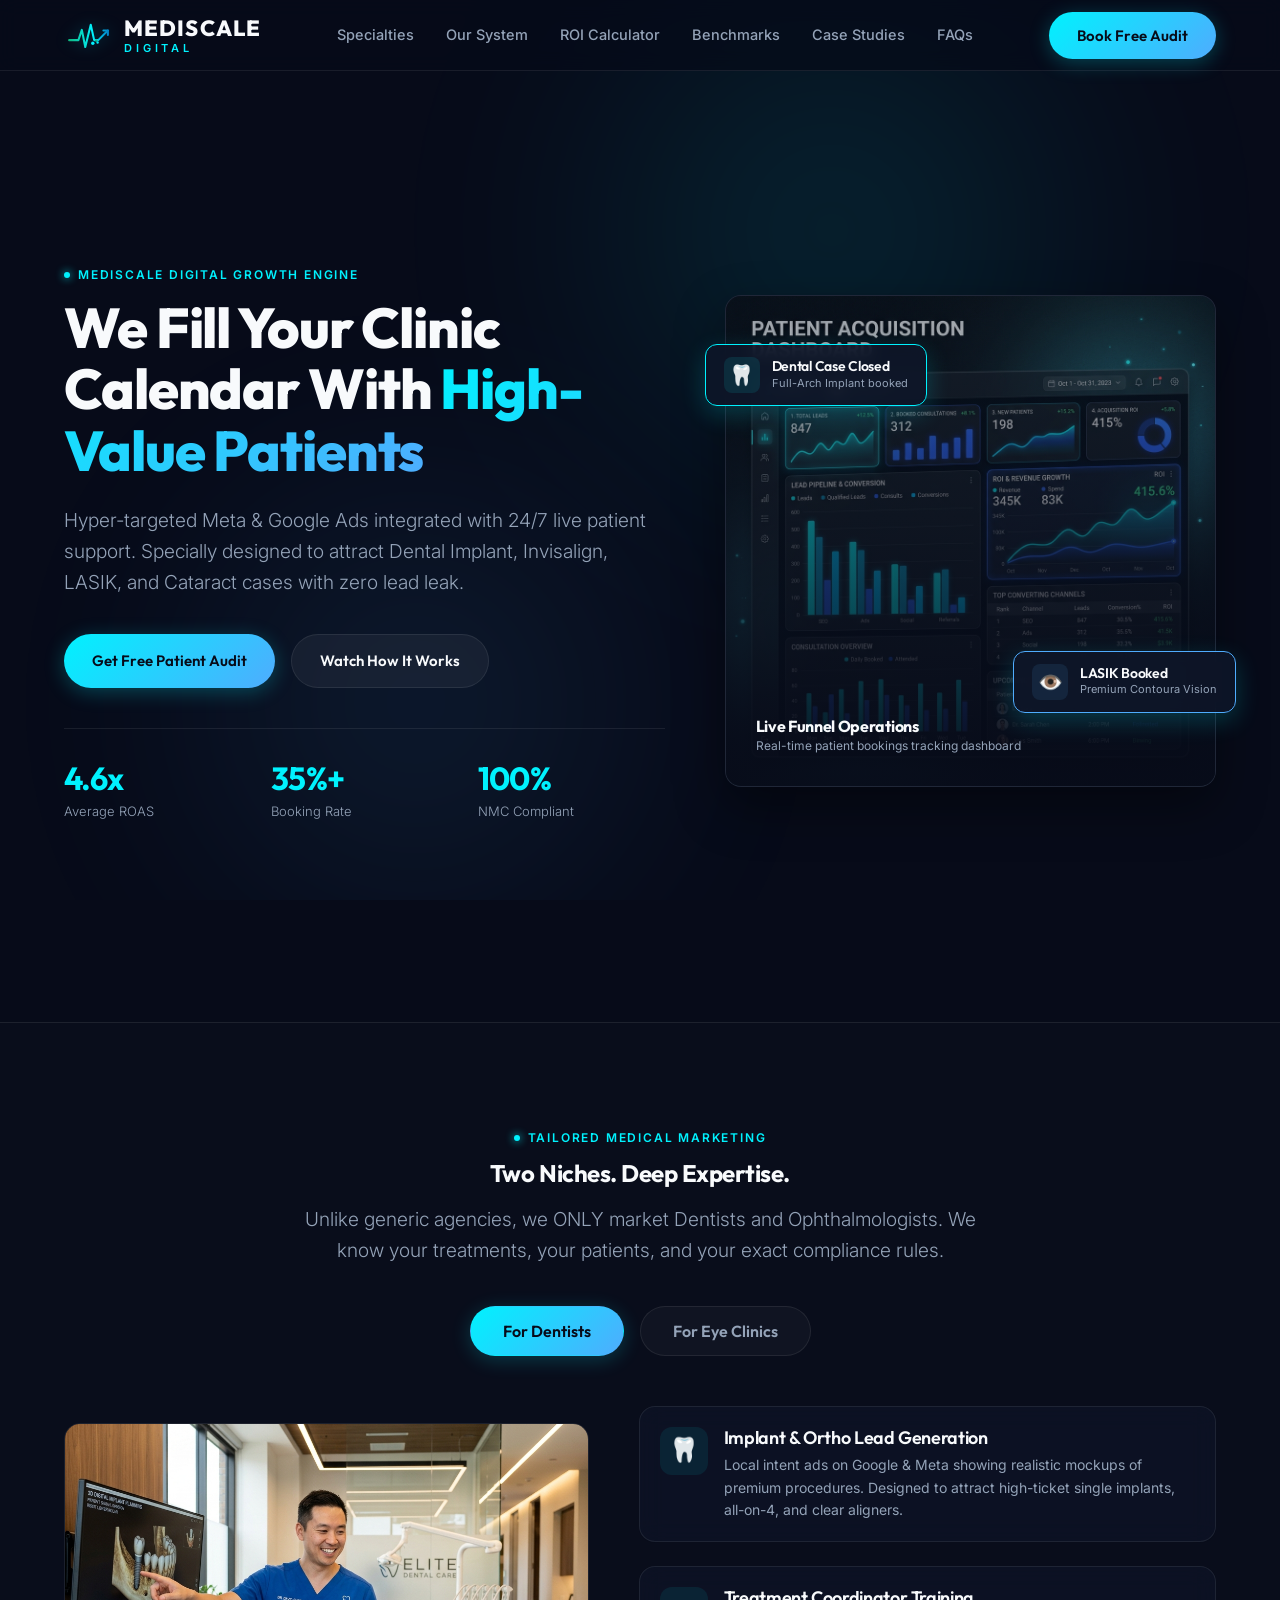
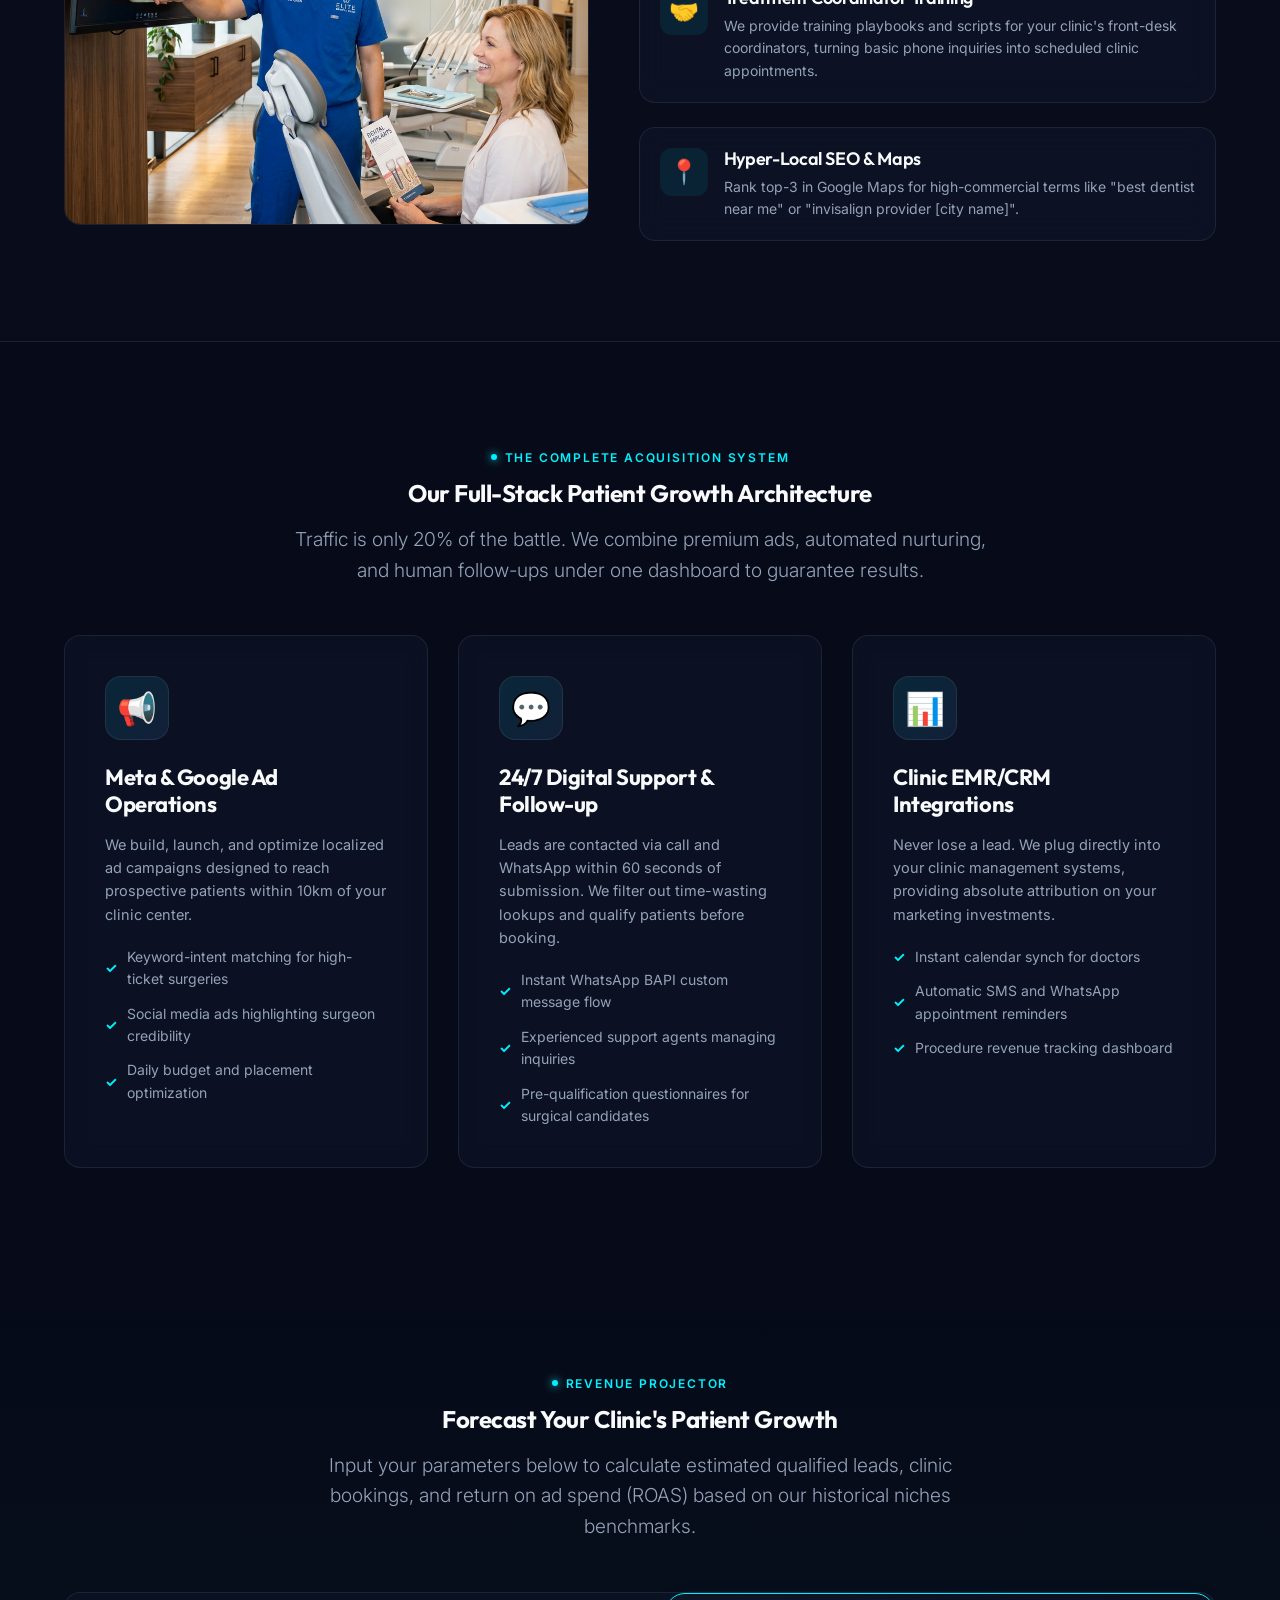
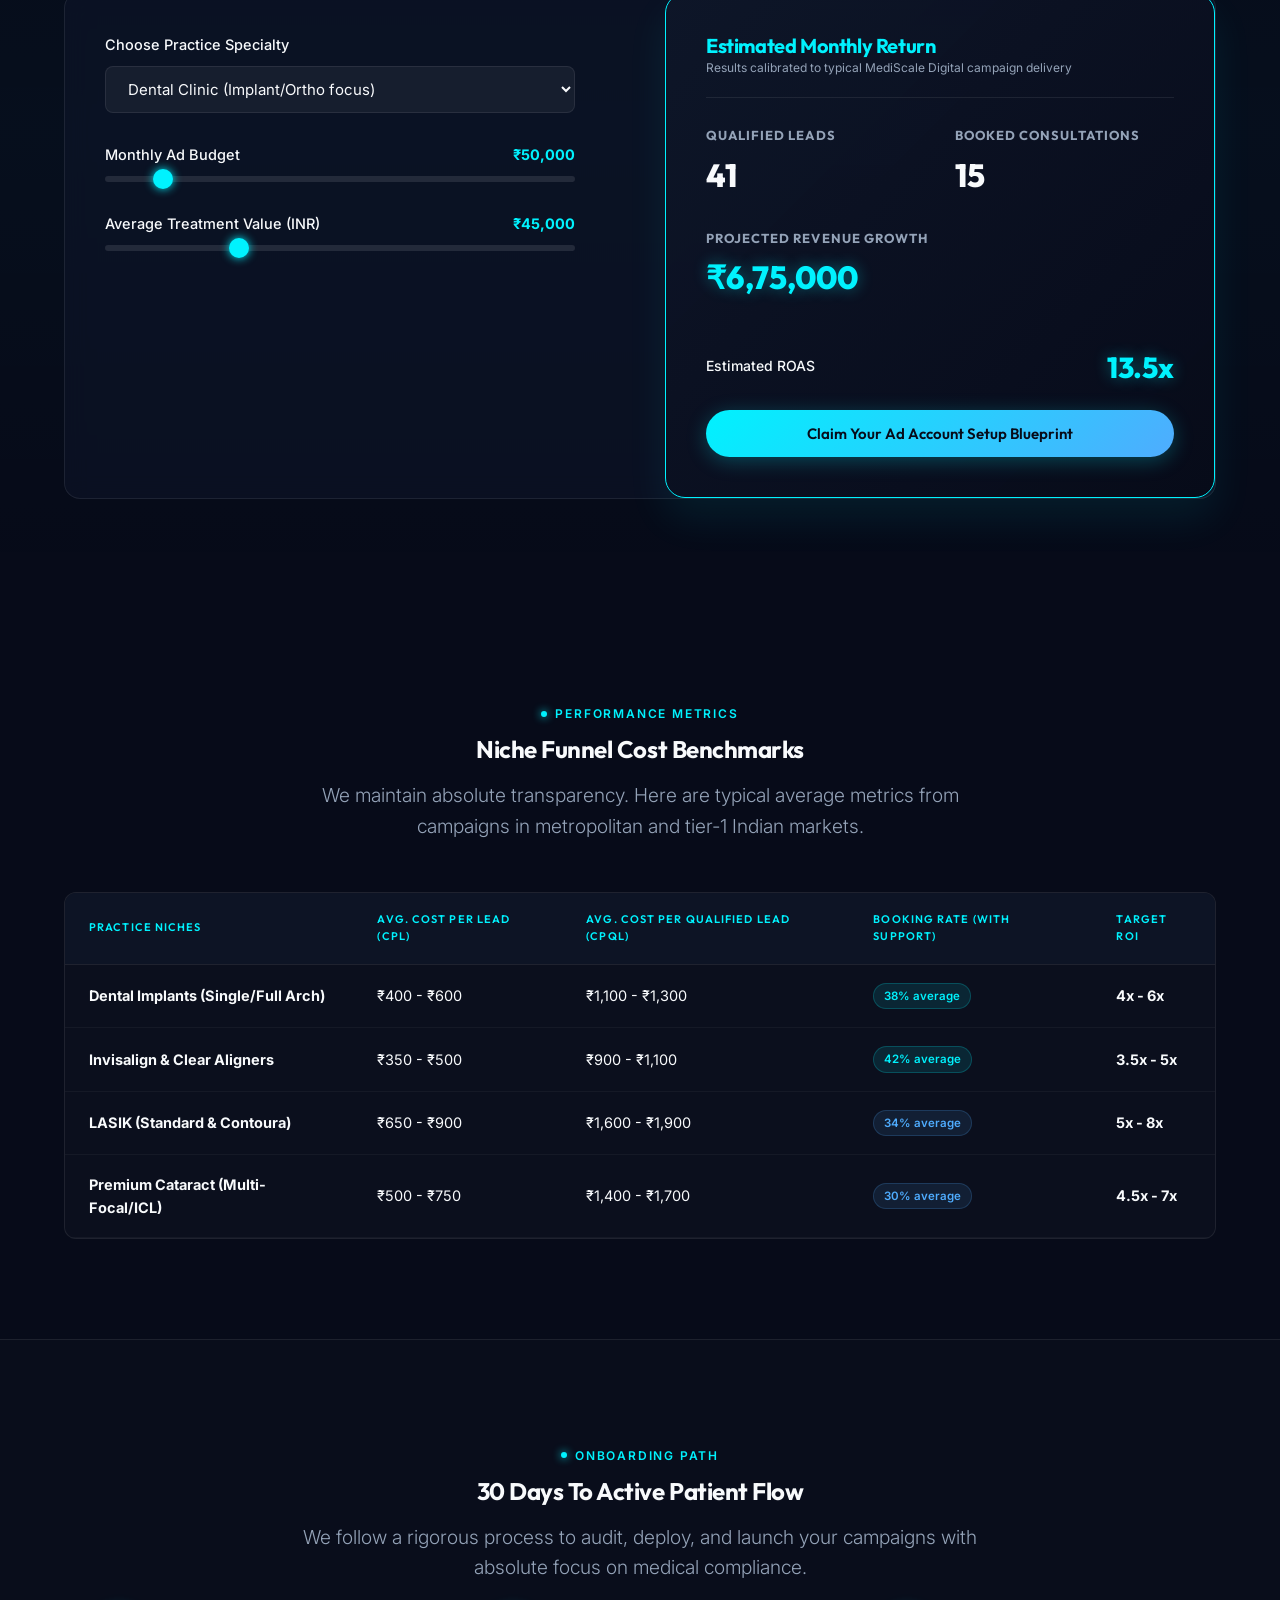
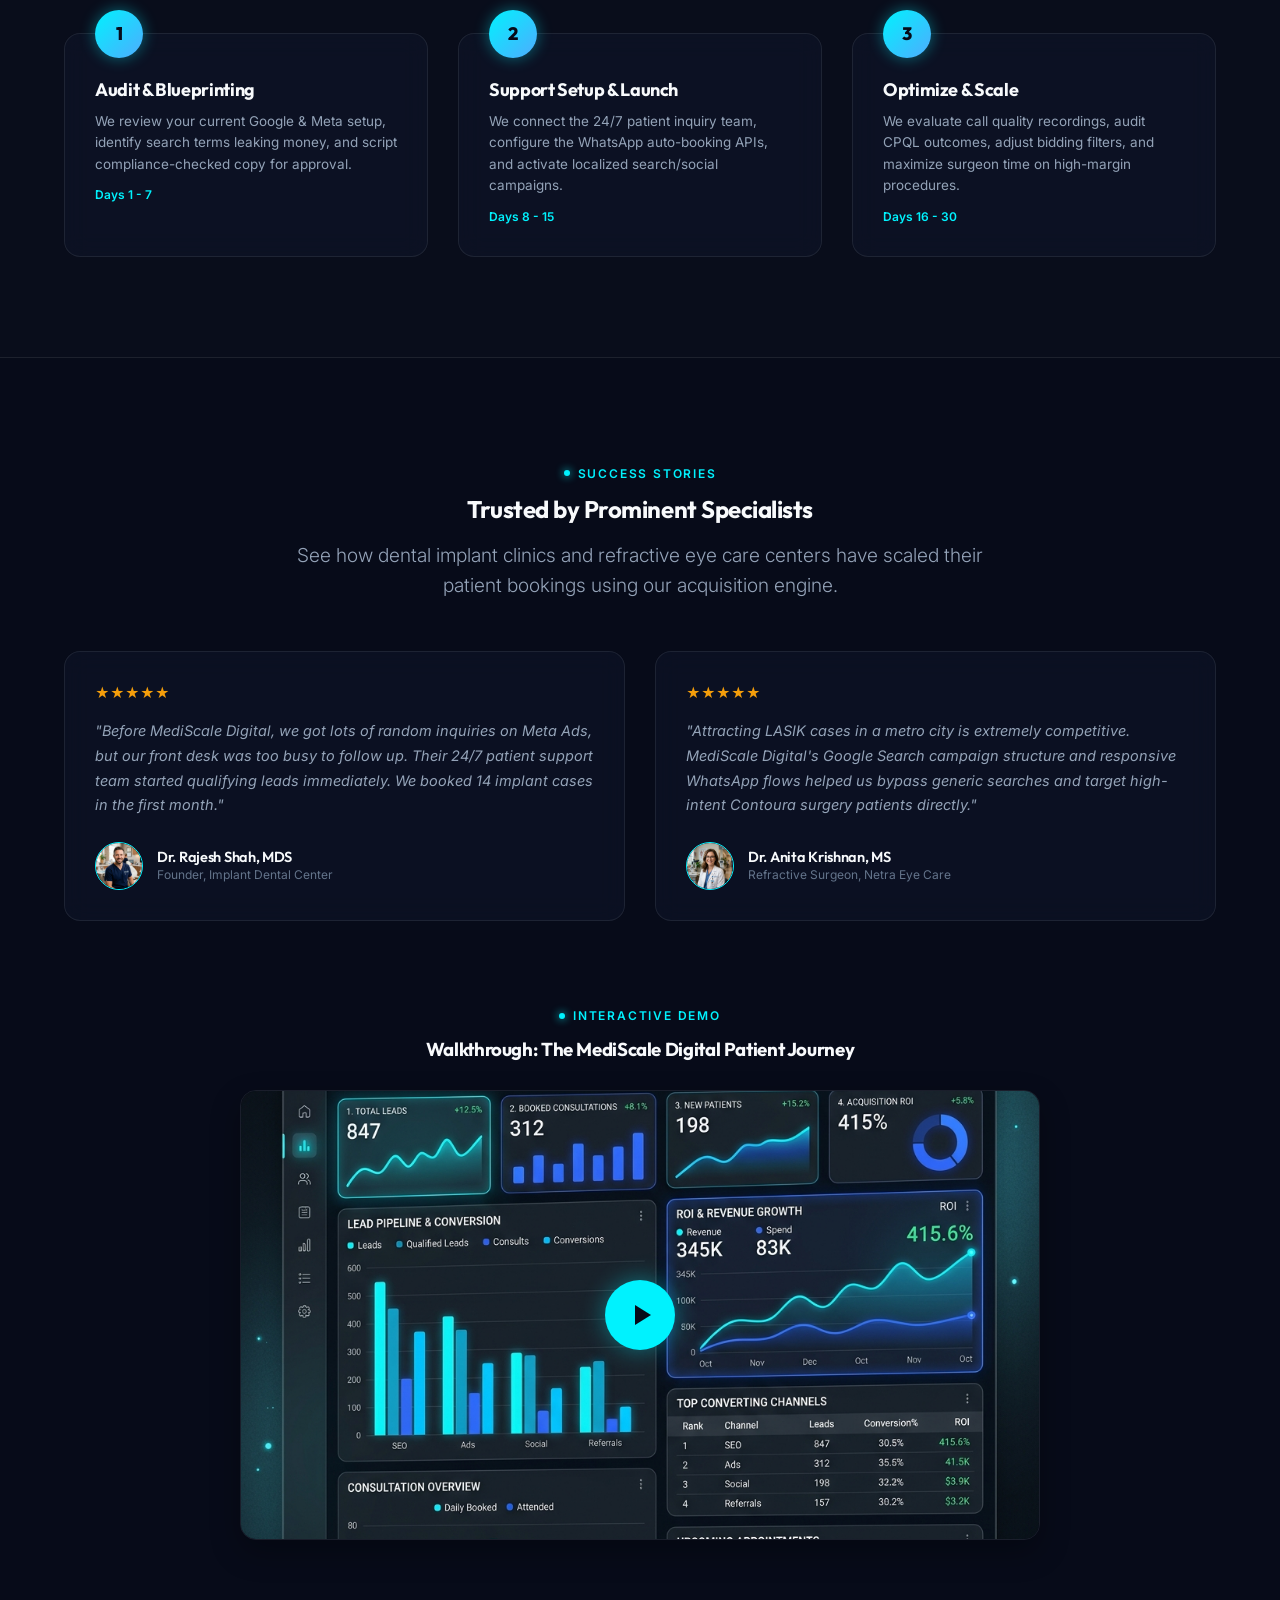
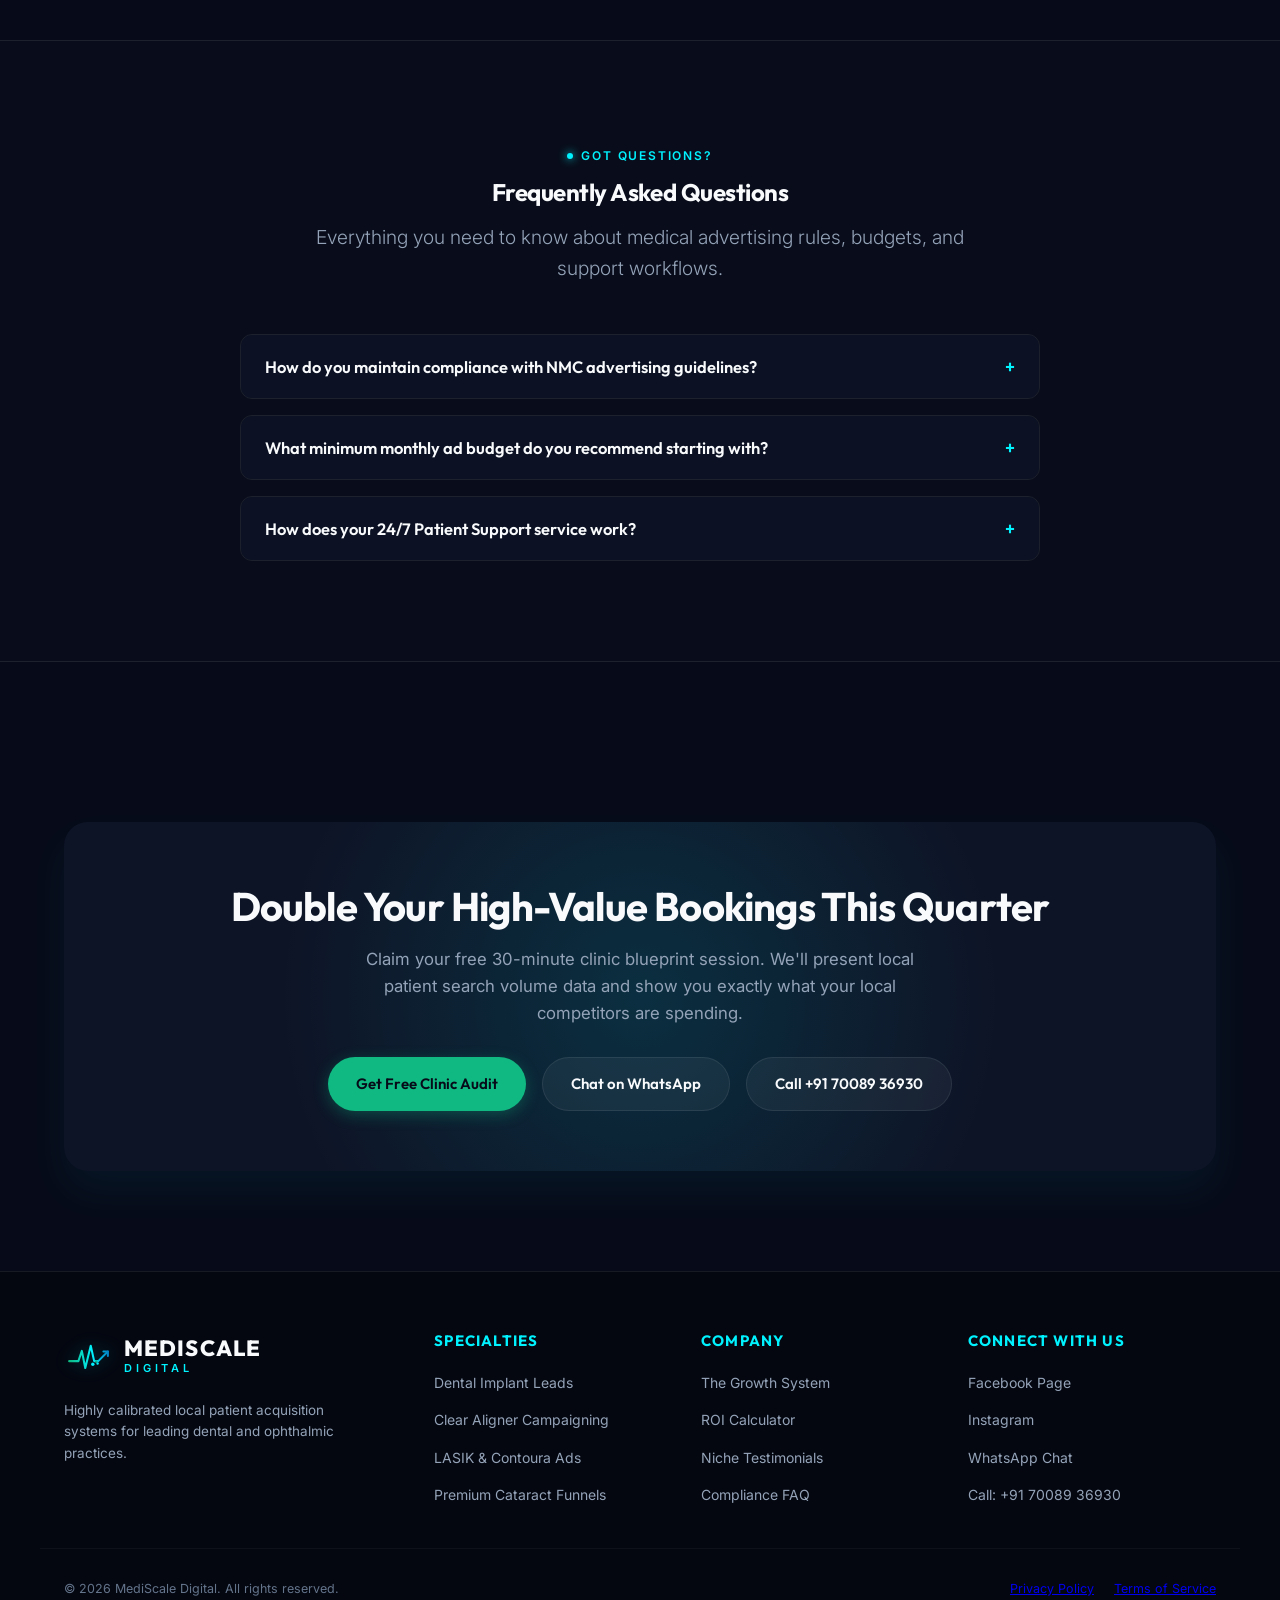
==== commit 9f7b844d: "new update" ====
--- a/index.html
+++ b/index.html
@@ -13,6 +13,23 @@
     <meta property="og:type" content="website">
 
     <link rel="stylesheet" href="./style.css">
+    <!-- Meta Pixel Code -->
+<script>
+!function(f,b,e,v,n,t,s)
+{if(f.fbq)return;n=f.fbq=function(){n.callMethod?
+n.callMethod.apply(n,arguments):n.queue.push(arguments)};
+if(!f._fbq)f._fbq=n;n.push=n;n.loaded=!0;n.version='2.0';
+n.queue=[];t=b.createElement(e);t.async=!0;
+t.src=v;s=b.getElementsByTagName(e)[0];
+s.parentNode.insertBefore(t,s)}(window, document,'script',
+'https://connect.facebook.net/en_US/fbevents.js');
+fbq('init', '1335273578312258');
+fbq('track', 'PageView');
+</script>
+<noscript><img height="1" width="1" style="display:none"
+src="https://www.facebook.com/tr?id=1335273578312258&ev=PageView&noscript=1"
+/></noscript>
+<!-- End Meta Pixel Code -->
 </head>
 <body>
 
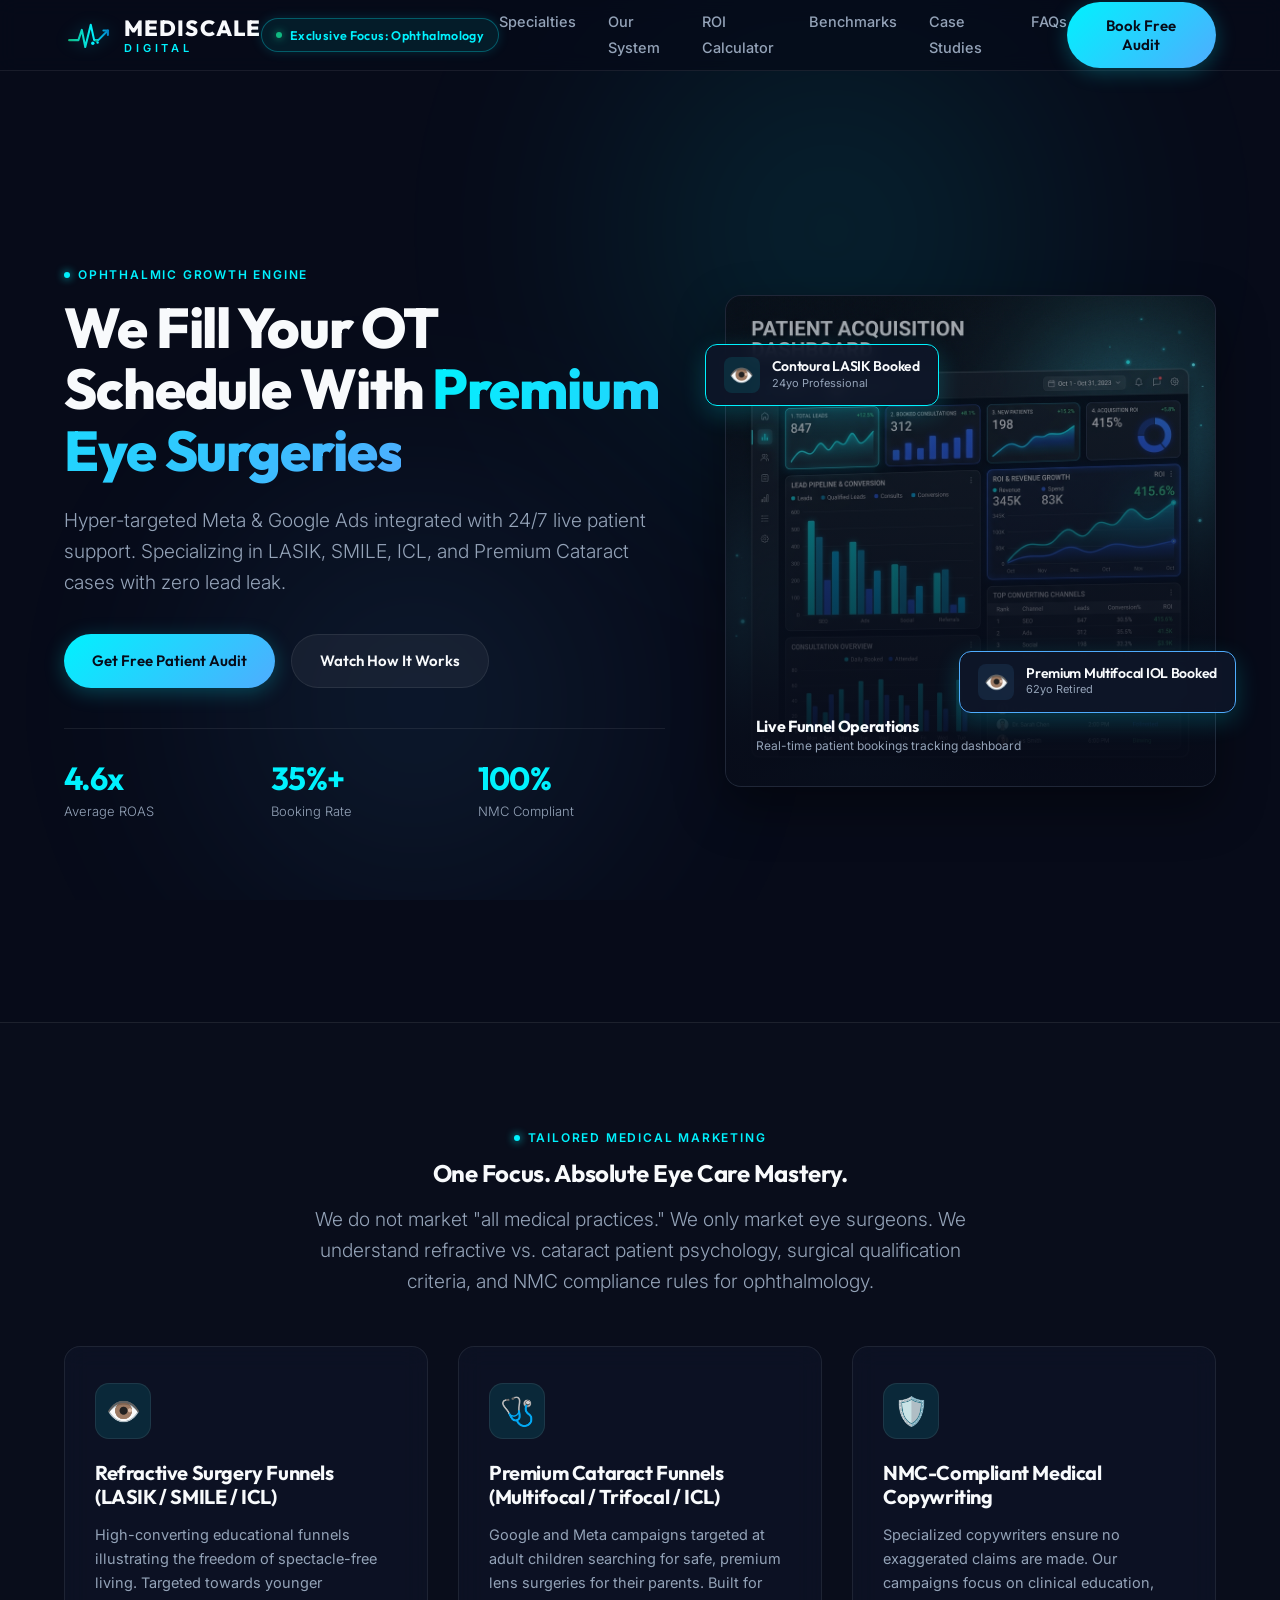
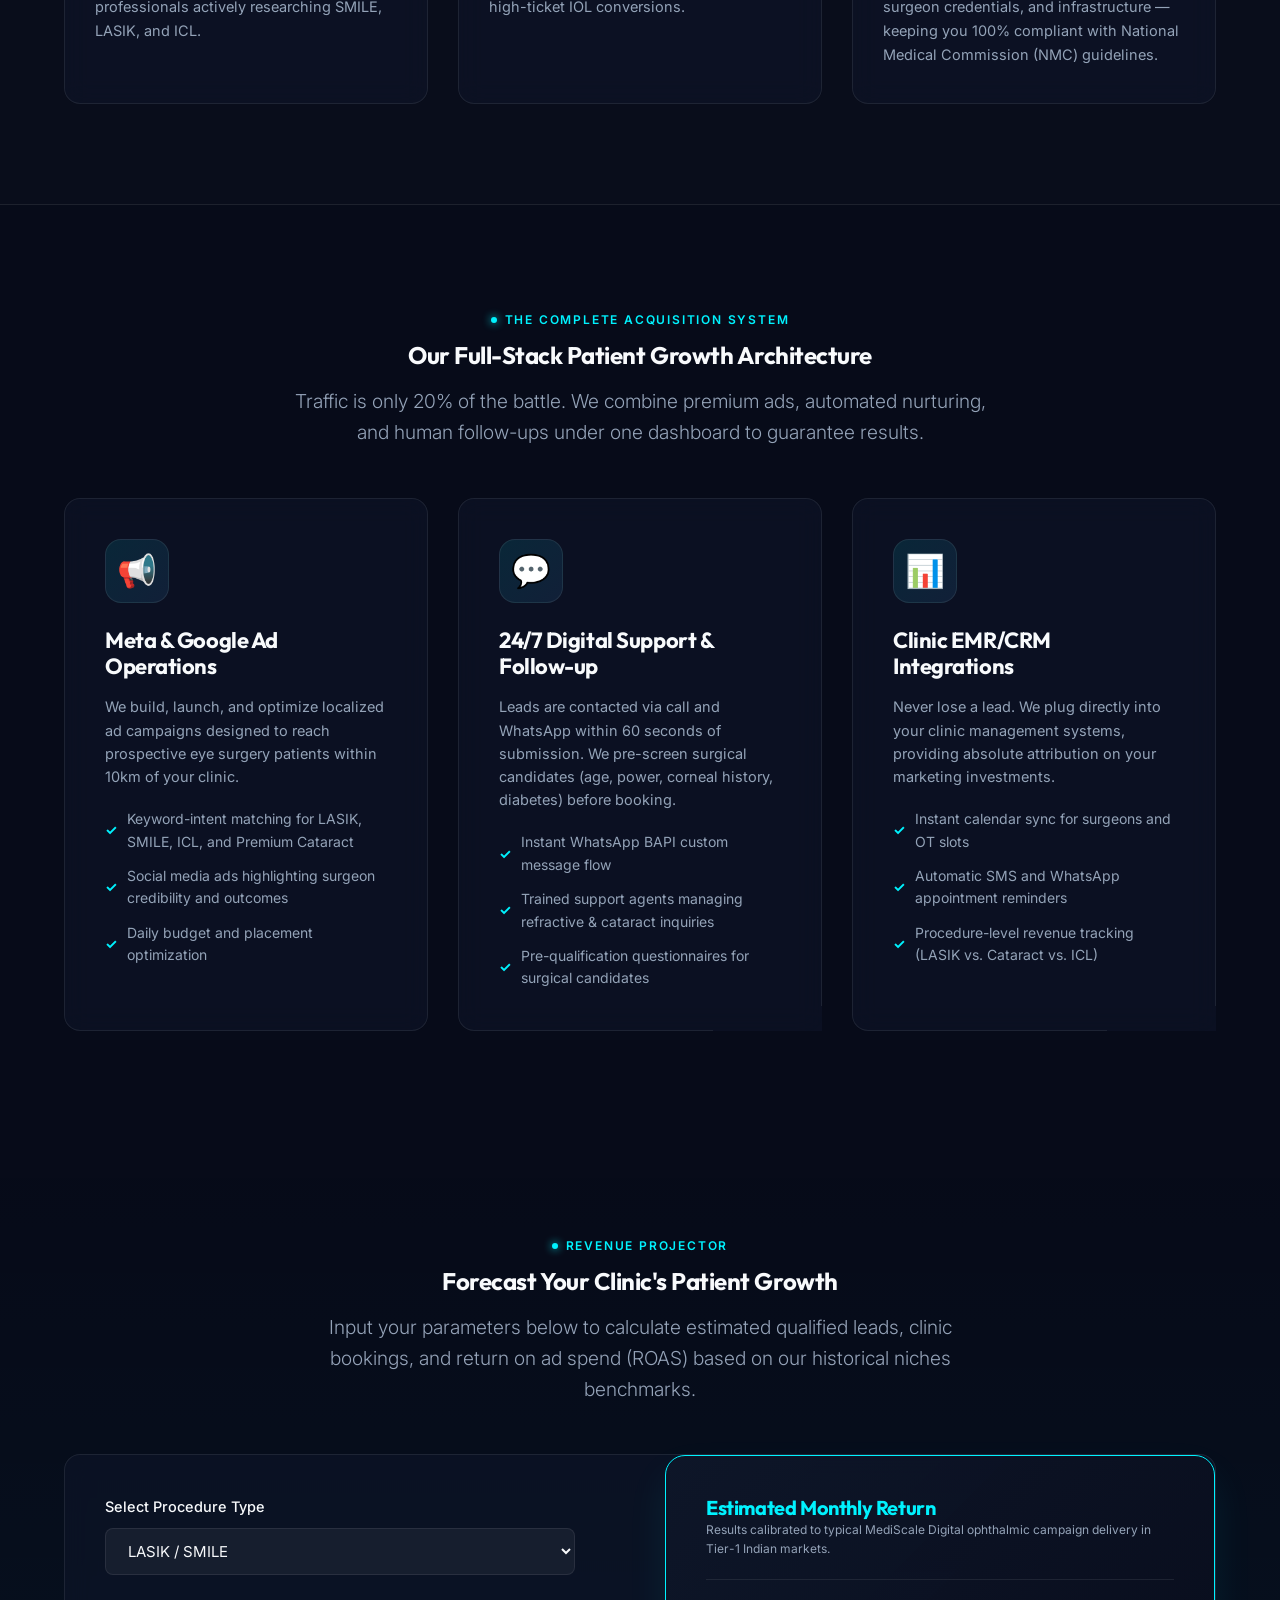
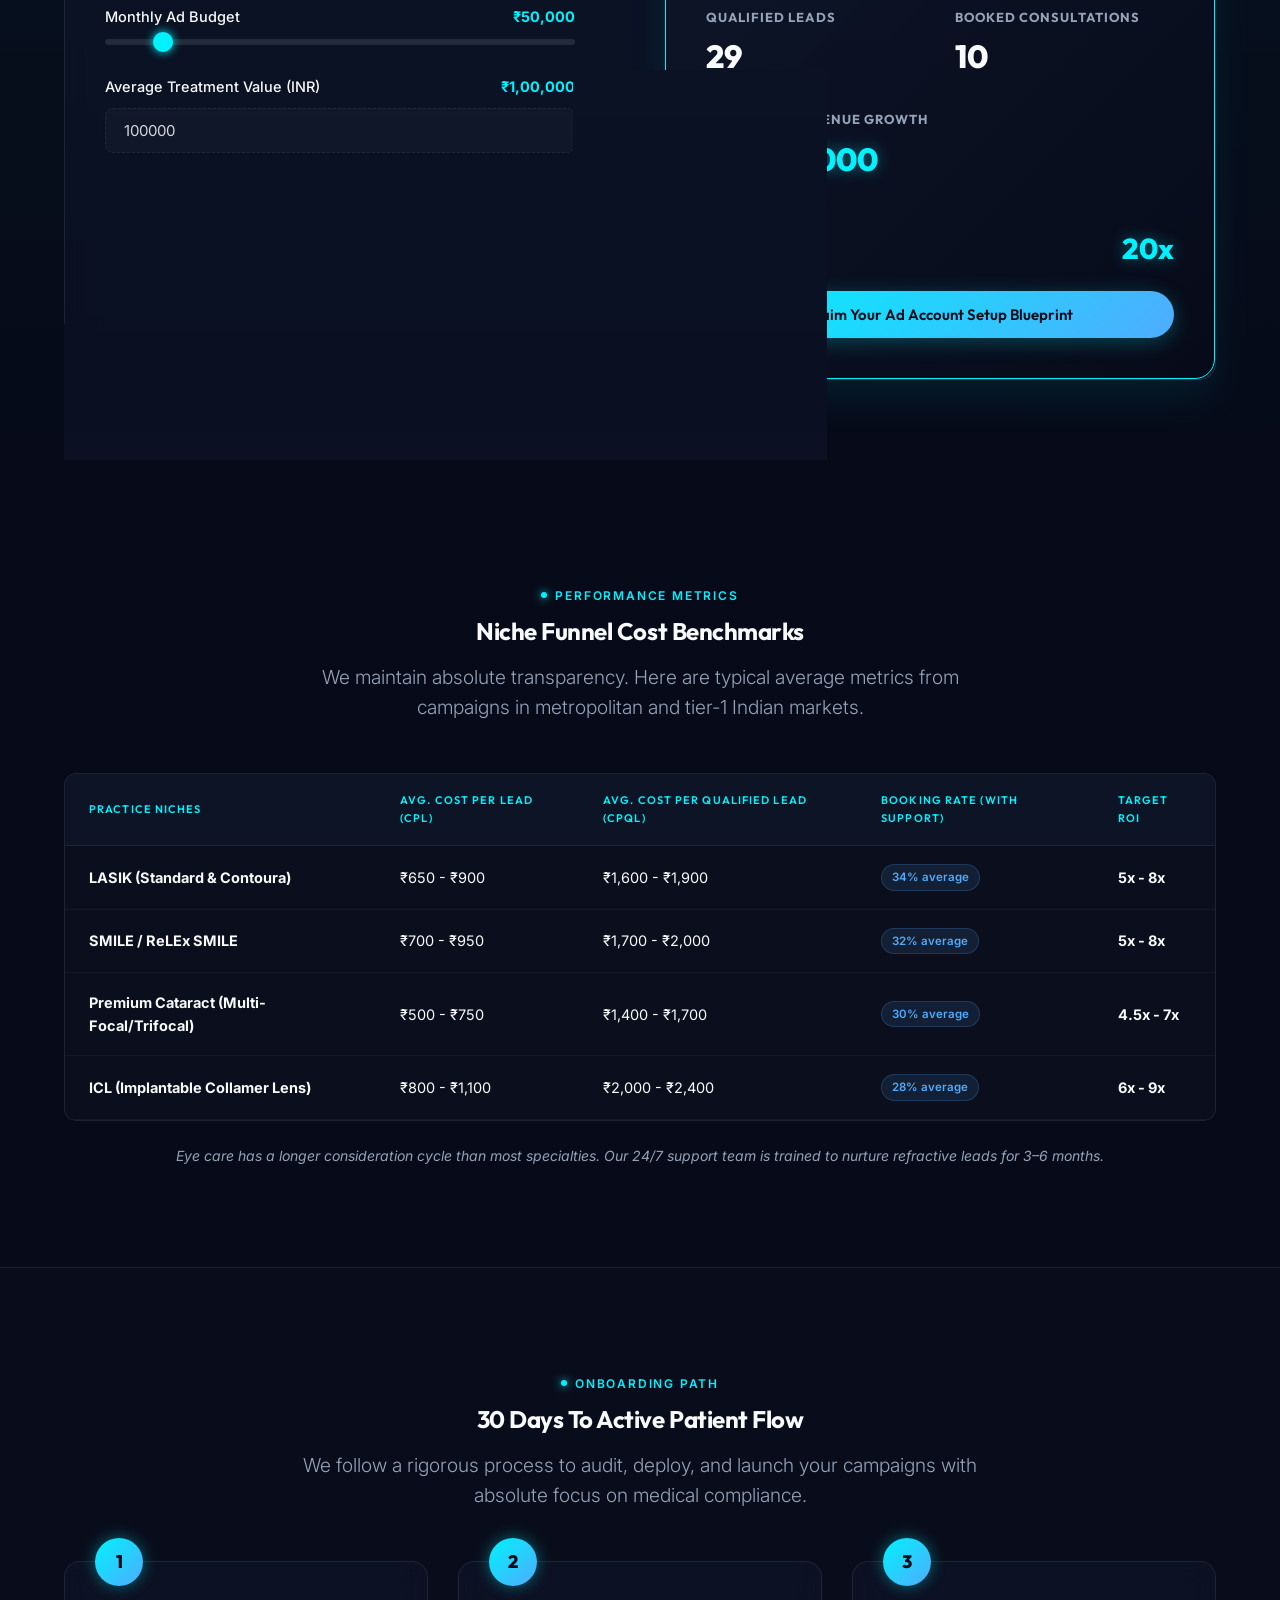
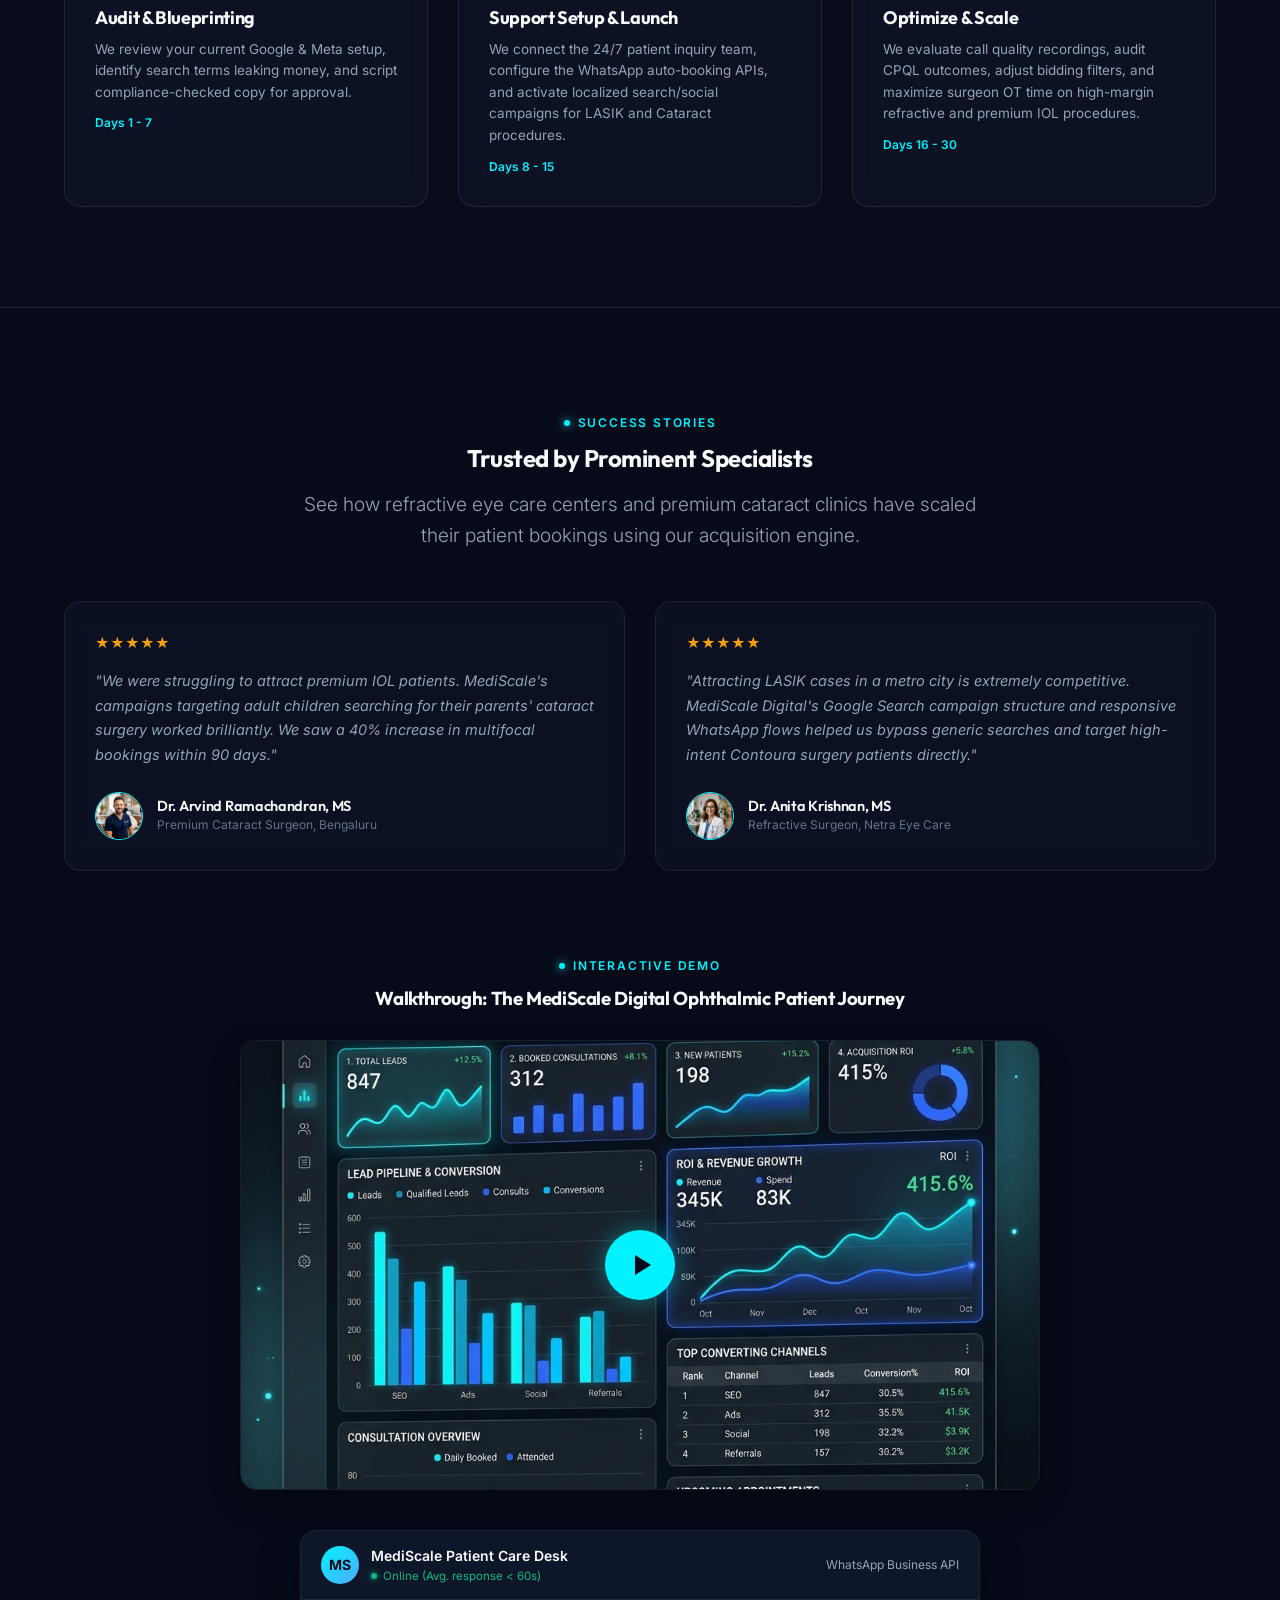
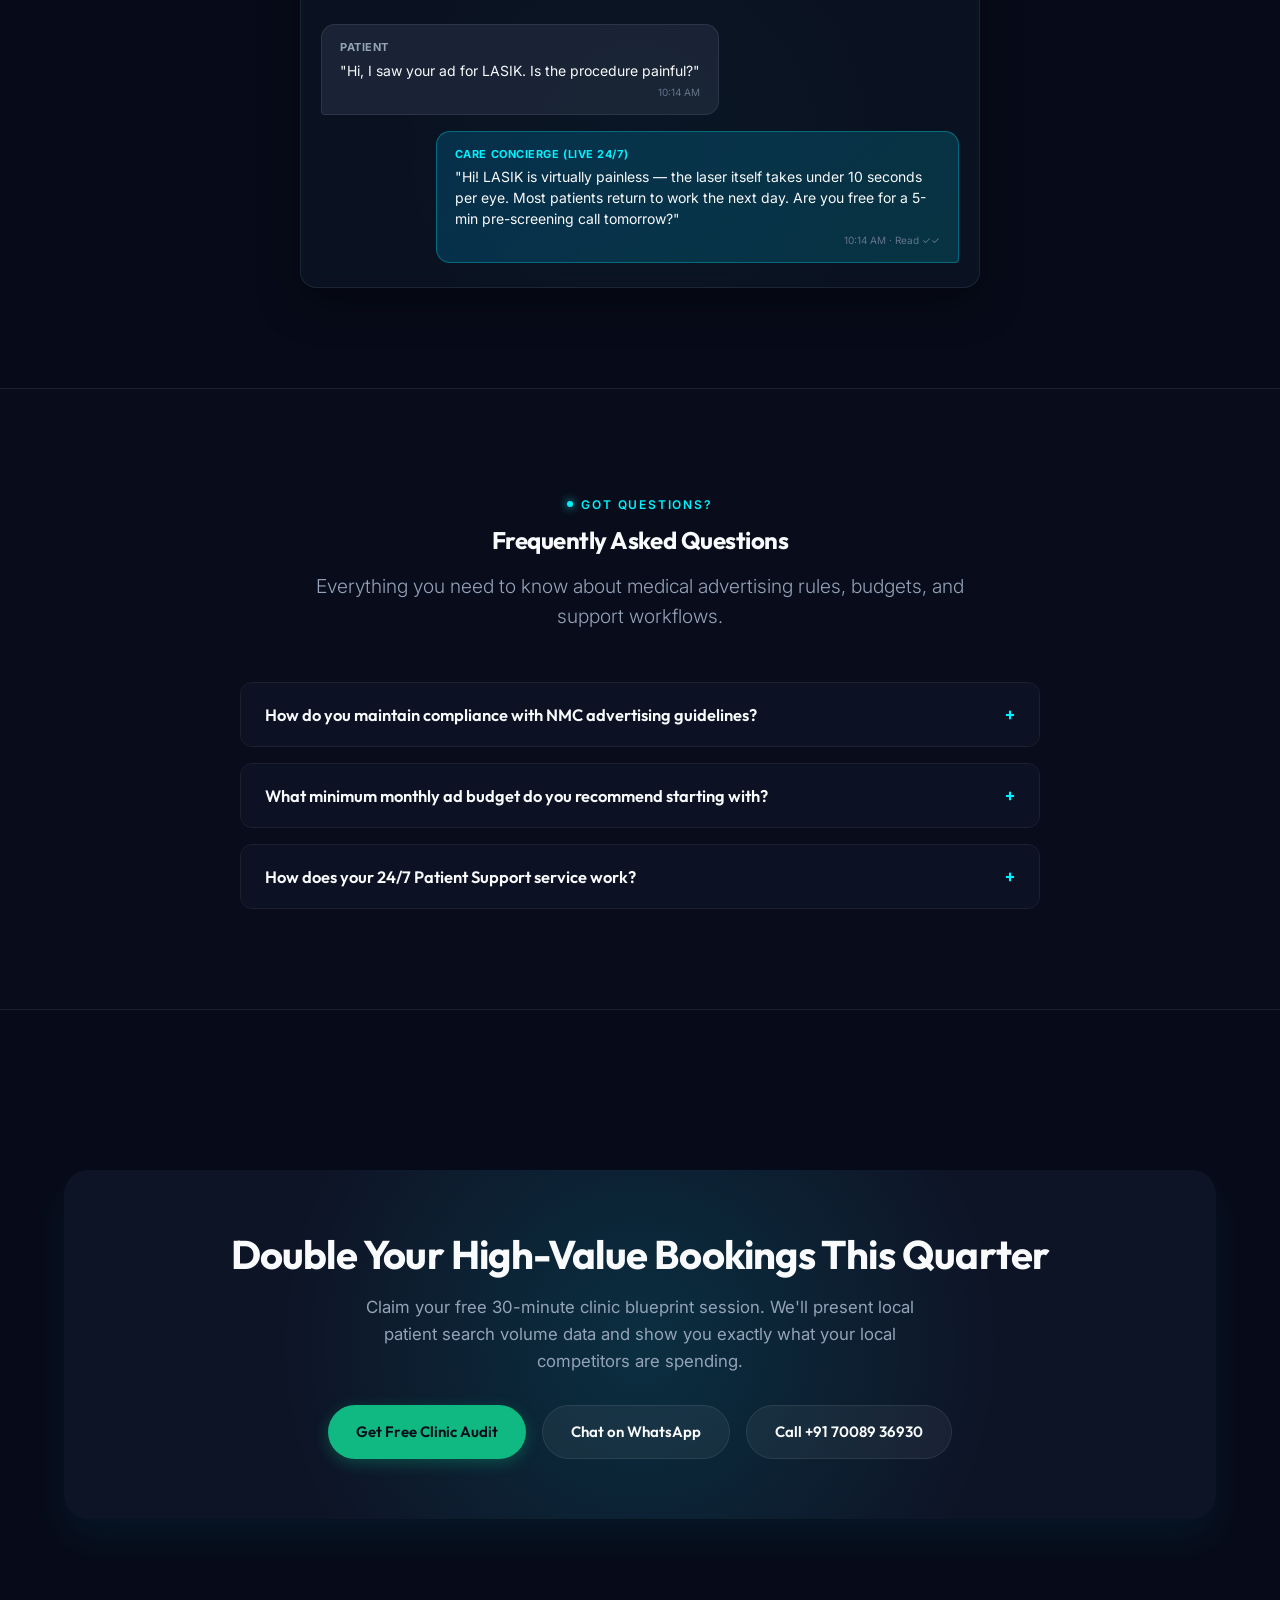
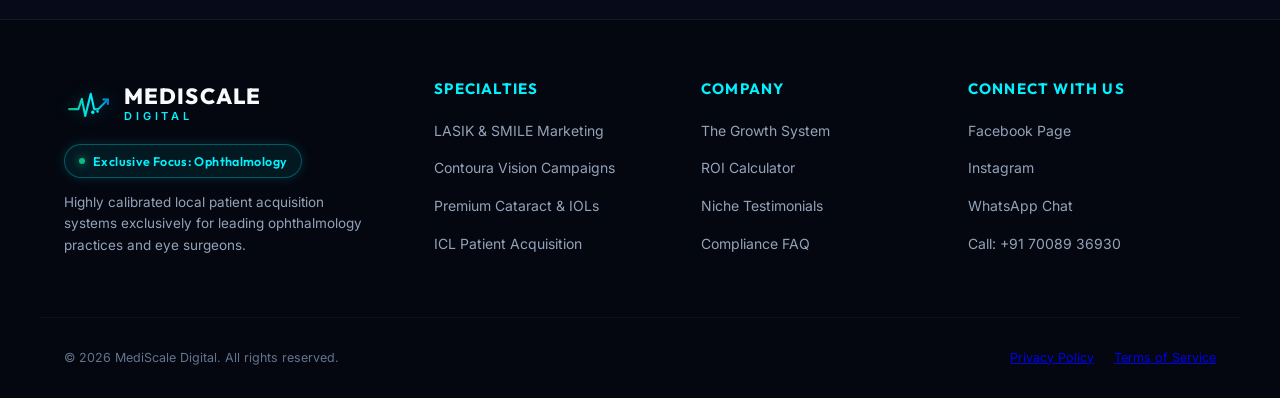
==== commit 75ae9ee7: "feat: reposition to pure ophthalmic patient acquisition agency and remove dental vertical" ====
--- a/index.html
+++ b/index.html
@@ -3,14 +3,31 @@
 <head>
     <meta charset="UTF-8">
     <meta name="viewport" content="width=device-width, initial-scale=1.0">
-    <title>MediScale Digital | Premium Patient Acquisition for Dentists & Ophthalmologists</title>
+    <title>MediScale Digital | Ophthalmic Patient Acquisition | LASIK & Cataract Marketing</title>
     
-    <meta name="description" content="MediScale Digital runs local patient acquisition systems for dentists and eye clinics. High-converting Google Ads, Meta Ads, WhatsApp automation, and 24/7 digital patient support.">
+    <meta name="description" content="We help eye surgeons fill their OT schedule with high-value LASIK, SMILE, ICL, and Premium Cataract patients. NMC-compliant medical marketing for ophthalmology practices in India.">
     <meta name="robots" content="index, follow">
-    <meta property="og:title" content="MediScale Digital | Patient Acquisition for Dentists & Ophthalmologists">
-    <meta property="og:description" content="Meta & Google Ads coupled with 24/7 patient support to fill your clinic calendar with high-ticket implant, ortho, and surgical cases.">
+    <meta property="og:title" content="MediScale Digital | Ophthalmic Patient Acquisition">
+    <meta property="og:description" content="Fill your OT schedule with high-value LASIK, SMILE, ICL, and Premium Cataract patients.">
     <meta property="og:image" content="./assets/dashboard-preview.png">
     <meta property="og:type" content="website">
+    <meta name="twitter:card" content="summary_large_image">
+    <meta name="twitter:title" content="MediScale Digital | Ophthalmic Patient Acquisition">
+    <meta name="twitter:description" content="Fill your OT schedule with high-value LASIK, SMILE, ICL, and Premium Cataract patients.">
+    <meta name="twitter:image" content="./assets/dashboard-preview.png">
+
+    <!-- Structured Data (JSON-LD) for Ophthalmology -->
+    <script type="application/ld+json">
+    {
+      "@context": "https://schema.org",
+      "@type": "MedicalBusiness",
+      "name": "MediScale Digital",
+      "description": "We help eye surgeons fill their OT schedule with high-value LASIK, SMILE, ICL, and Premium Cataract patients. NMC-compliant medical marketing for ophthalmology practices in India.",
+      "medicalSpecialty": "Ophthalmology",
+      "url": "https://mediscale-digital.vercel.app/",
+      "priceRange": "$$$$"
+    }
+    </script>
 
     <link rel="stylesheet" href="./style.css">
     <!-- Meta Pixel Code -->
@@ -62,6 +79,7 @@
                     <span class="logo-subtitle">DIGITAL</span>
                 </div>
             </a>
+            <span class="focus-badge"><span class="badge-dot"></span>Exclusive Focus: Ophthalmology</span>
             <ul class="nav-menu">
                 <li><a href="#specialties" class="nav-link">Specialties</a></li>
                 <li><a href="#services" class="nav-link">Our System</a></li>
@@ -82,9 +100,9 @@
         <section class="section-padding">
             <div class="container hero">
                 <div class="hero-content">
-                    <span class="eyebrow">MediScale Digital growth engine</span>
-                    <h1>We Fill Your Clinic Calendar With <span class="text-gradient">High-Value Patients</span></h1>
-                    <p>Hyper-targeted Meta & Google Ads integrated with 24/7 live patient support. Specially designed to attract Dental Implant, Invisalign, LASIK, and Cataract cases with zero lead leak.</p>
+                    <span class="eyebrow">Ophthalmic growth engine</span>
+                    <h1>We Fill Your OT Schedule With <span class="text-gradient">Premium Eye Surgeries</span></h1>
+                    <p>Hyper-targeted Meta & Google Ads integrated with 24/7 live patient support. Specializing in LASIK, SMILE, ICL, and Premium Cataract cases with zero lead leak.</p>
                     
                     <div class="hero-ctas">
                         <button class="btn btn-primary open-modal-trigger">Get Free Patient Audit</button>
@@ -117,101 +135,54 @@
                     </div>
                     <!-- Floating Badges -->
                     <div class="floating-badge badge-1">
-                        <div class="badge-icon">🦷</div>
+                        <div class="badge-icon">👁️</div>
                         <div class="badge-info">
-                            <h4>Dental Case Closed</h4>
-                            <p>Full-Arch Implant booked</p>
+                            <h4>Contoura LASIK Booked</h4>
+                            <p>24yo Professional</p>
                         </div>
                     </div>
                     <div class="floating-badge badge-2">
                         <div class="badge-icon">👁️</div>
                         <div class="badge-info">
-                            <h4>LASIK Booked</h4>
-                            <p>Premium Contoura Vision</p>
-                        </div>
-                    </div>
-                </div>
-            </div>
-        </section>
-
-        <!-- Specialties Tab Switcher -->
+                            <h4>Premium Multifocal IOL Booked</h4>
+                            <p>62yo Retired</p>
+                        </div>
+                    </div>
+                </div>
+            </div>
+        </section>
+
+        <!-- Specialties Section: One Focus. Absolute Eye Care Mastery. -->
         <section id="specialties" class="section-padding niche-section">
             <div class="container">
                 <div class="text-center">
                     <span class="eyebrow">Tailored medical marketing</span>
-                    <h2>Two Niches. Deep Expertise.</h2>
-                    <p class="lead">Unlike generic agencies, we ONLY market Dentists and Ophthalmologists. We know your treatments, your patients, and your exact compliance rules.</p>
-                </div>
-
-                <div class="tab-control">
-                    <button class="tab-btn active" data-tab="dentists">For Dentists</button>
-                    <button class="tab-btn" data-tab="ophthalmologists">For Eye Clinics</button>
-                </div>
-
-                <!-- Dentists Tab Content -->
-                <div id="dentists" class="tab-content active">
-                    <div class="niche-grid">
-                        <div class="niche-image">
-                            <img src="./assets/dental-marketing.png" alt="Dental implant and orthodontic patient care marketing">
-                        </div>
-                        <div class="niche-features">
-                            <div class="glass-card feature-box">
-                                <div class="feature-box-icon">🦷</div>
-                                <div class="feature-box-info">
-                                    <h3>Implant & Ortho Lead Generation</h3>
-                                    <p>Local intent ads on Google & Meta showing realistic mockups of premium procedures. Designed to attract high-ticket single implants, all-on-4, and clear aligners.</p>
-                                </div>
-                            </div>
-                            <div class="glass-card feature-box">
-                                <div class="feature-box-icon">🤝</div>
-                                <div class="feature-box-info">
-                                    <h3>Treatment Coordinator Training</h3>
-                                    <p>We provide training playbooks and scripts for your clinic's front-desk coordinators, turning basic phone inquiries into scheduled clinic appointments.</p>
-                                </div>
-                            </div>
-                            <div class="glass-card feature-box">
-                                <div class="feature-box-icon">📍</div>
-                                <div class="feature-box-info">
-                                    <h3>Hyper-Local SEO & Maps</h3>
-                                    <p>Rank top-3 in Google Maps for high-commercial terms like "best dentist near me" or "invisalign provider [city name]".</p>
-                                </div>
-                            </div>
-                        </div>
-                    </div>
-                </div>
-
-                <!-- Ophthalmologists Tab Content -->
-                <div id="ophthalmologists" class="tab-content">
-                    <div class="niche-grid">
-                        <div class="niche-image">
-                            <img src="./assets/eye-marketing.png" alt="Ophthalmic refractive laser surgery marketing">
-                        </div>
-                        <div class="niche-features">
-                            <div class="glass-card feature-box">
-                                <div class="feature-box-icon">👁️</div>
-                                <div class="feature-box-info">
-                                    <h3>LASIK & Refractive Surgeries</h3>
-                                    <p>High-converting educational funnels illustrating the freedom of spectacle-free living. Targeted towards younger professionals seeking SMILE, LASIK, and ICL.</p>
-                                </div>
-                            </div>
-                            <div class="glass-card feature-box">
-                                <div class="feature-box-icon">🩺</div>
-                                <div class="feature-box-info">
-                                    <h3>Premium Cataract Funnels</h3>
-                                    <p>Google Ads campaigns targeted at adult children searching for safe, premium multi-focal lens surgeries for their parents.</p>
-                                </div>
-                            </div>
-                            <div class="glass-card feature-box">
-                                <div class="feature-box-icon">🛡️</div>
-                                <div class="feature-box-info">
-                                    <h3>NMC Medical Regulations Compliant</h3>
-                                    <p>Specialized copywriters ensure no exaggerated claims are made, keeping your campaigns 100% compliant with the National Medical Commission (NMC) guidelines.</p>
-                                </div>
-                            </div>
-                        </div>
-                    </div>
-                </div>
-
+                    <h2>One Focus. Absolute Eye Care Mastery.</h2>
+                    <p class="lead">We do not market "all medical practices." We only market eye surgeons. We understand refractive vs. cataract patient psychology, surgical qualification criteria, and NMC compliance rules for ophthalmology.</p>
+                </div>
+
+                <div class="mastery-grid">
+                    <!-- Card 1 -->
+                    <div class="glass-card mastery-card">
+                        <div class="mastery-icon">👁️</div>
+                        <h3>Refractive Surgery Funnels (LASIK / SMILE / ICL)</h3>
+                        <p>High-converting educational funnels illustrating the freedom of spectacle-free living. Targeted towards younger professionals actively researching SMILE, LASIK, and ICL.</p>
+                    </div>
+
+                    <!-- Card 2 -->
+                    <div class="glass-card mastery-card">
+                        <div class="mastery-icon">🩺</div>
+                        <h3>Premium Cataract Funnels (Multifocal / Trifocal / ICL)</h3>
+                        <p>Google and Meta campaigns targeted at adult children searching for safe, premium lens surgeries for their parents. Built for high-ticket IOL conversions.</p>
+                    </div>
+
+                    <!-- Card 3 -->
+                    <div class="glass-card mastery-card">
+                        <div class="mastery-icon">🛡️</div>
+                        <h3>NMC-Compliant Medical Copywriting</h3>
+                        <p>Specialized copywriters ensure no exaggerated claims are made. Our campaigns focus on clinical education, surgeon credentials, and infrastructure — keeping you 100% compliant with National Medical Commission (NMC) guidelines.</p>
+                    </div>
+                </div>
             </div>
         </section>
 
@@ -225,39 +196,39 @@
                 </div>
 
                 <div class="services-grid">
-                    <!-- Service 1 -->
+                    <!-- Column 1 -->
                     <div class="glass-card service-card">
                         <div class="service-icon">📢</div>
                         <h3>Meta & Google Ad Operations</h3>
-                        <p>We build, launch, and optimize localized ad campaigns designed to reach prospective patients within 10km of your clinic center.</p>
+                        <p>We build, launch, and optimize localized ad campaigns designed to reach prospective eye surgery patients within 10km of your clinic.</p>
                         <ul class="service-bullets">
-                            <li>Keyword-intent matching for high-ticket surgeries</li>
-                            <li>Social media ads highlighting surgeon credibility</li>
+                            <li>Keyword-intent matching for LASIK, SMILE, ICL, and Premium Cataract</li>
+                            <li>Social media ads highlighting surgeon credibility and outcomes</li>
                             <li>Daily budget and placement optimization</li>
                         </ul>
                     </div>
 
-                    <!-- Service 2 -->
+                    <!-- Column 2 -->
                     <div class="glass-card service-card">
                         <div class="service-icon">💬</div>
                         <h3>24/7 Digital Support & Follow-up</h3>
-                        <p>Leads are contacted via call and WhatsApp within 60 seconds of submission. We filter out time-wasting lookups and qualify patients before booking.</p>
+                        <p>Leads are contacted via call and WhatsApp within 60 seconds of submission. We pre-screen surgical candidates (age, power, corneal history, diabetes) before booking.</p>
                         <ul class="service-bullets">
                             <li>Instant WhatsApp BAPI custom message flow</li>
-                            <li>Experienced support agents managing inquiries</li>
+                            <li>Trained support agents managing refractive & cataract inquiries</li>
                             <li>Pre-qualification questionnaires for surgical candidates</li>
                         </ul>
                     </div>
 
-                    <!-- Service 3 -->
+                    <!-- Column 3 -->
                     <div class="glass-card service-card">
                         <div class="service-icon">📊</div>
                         <h3>Clinic EMR/CRM Integrations</h3>
                         <p>Never lose a lead. We plug directly into your clinic management systems, providing absolute attribution on your marketing investments.</p>
                         <ul class="service-bullets">
-                            <li>Instant calendar synch for doctors</li>
+                            <li>Instant calendar sync for surgeons and OT slots</li>
                             <li>Automatic SMS and WhatsApp appointment reminders</li>
-                            <li>Procedure revenue tracking dashboard</li>
+                            <li>Procedure-level revenue tracking (LASIK vs. Cataract vs. ICL)</li>
                         </ul>
                     </div>
                 </div>
@@ -277,10 +248,11 @@
                     <!-- Left: Inputs -->
                     <div class="calc-inputs">
                         <div class="calc-group">
-                            <label for="calc-specialty" class="calc-label">Choose Practice Specialty</label>
-                            <select id="calc-specialty" class="calc-select">
-                                <option value="dentist">Dental Clinic (Implant/Ortho focus)</option>
-                                <option value="ophthalmic">Ophthalmology Clinic (LASIK/Surgical focus)</option>
+                            <label for="calc-procedure" class="calc-label">Select Procedure Type</label>
+                            <select id="calc-procedure" class="calc-select">
+                                <option value="lasik">LASIK / SMILE</option>
+                                <option value="cataract">Premium Cataract (Multifocal/Trifocal)</option>
+                                <option value="icl">ICL (Implantable Collamer Lens)</option>
                             </select>
                         </div>
 
@@ -295,9 +267,9 @@
                         <div class="calc-group">
                             <div class="calc-label">
                                 <span>Average Treatment Value (INR)</span>
-                                <span id="ticket-val">₹45,000</span>
-                            </div>
-                            <input type="range" id="calc-ticket" class="calc-range" min="5000" max="150000" step="5000" value="45000">
+                                <span id="ticket-val">₹1,00,000</span>
+                            </div>
+                            <input type="text" id="calc-ticket" class="calc-select" value="100000" readonly style="background: rgba(255, 255, 255, 0.03); cursor: not-allowed; opacity: 0.85; border: 1px dashed var(--border-glass);" aria-label="Average Treatment Value preset">
                         </div>
                     </div>
 
@@ -305,7 +277,7 @@
                     <div class="calc-results">
                         <div class="results-header">
                             <h3 style="font-family:'Outfit'; font-size:20px; color:var(--primary);">Estimated Monthly Return</h3>
-                            <p style="font-size:12px; color:var(--text-muted);">Results calibrated to typical MediScale Digital campaign delivery</p>
+                            <p style="font-size:12px; color:var(--text-muted);">Results calibrated to typical MediScale Digital ophthalmic campaign delivery in Tier-1 Indian markets.</p>
                         </div>
                         <div class="results-grid">
                             <div class="result-item">
@@ -355,20 +327,6 @@
                         </thead>
                         <tbody>
                             <tr>
-                                <td><strong>Dental Implants (Single/Full Arch)</strong></td>
-                                <td>₹400 - ₹600</td>
-                                <td>₹1,100 - ₹1,300</td>
-                                <td><span class="pill pill-cyan">38% average</span></td>
-                                <td><strong>4x - 6x</strong></td>
-                            </tr>
-                            <tr>
-                                <td><strong>Invisalign & Clear Aligners</strong></td>
-                                <td>₹350 - ₹500</td>
-                                <td>₹900 - ₹1,100</td>
-                                <td><span class="pill pill-cyan">42% average</span></td>
-                                <td><strong>3.5x - 5x</strong></td>
-                            </tr>
-                            <tr>
                                 <td><strong>LASIK (Standard & Contoura)</strong></td>
                                 <td>₹650 - ₹900</td>
                                 <td>₹1,600 - ₹1,900</td>
@@ -376,15 +334,30 @@
                                 <td><strong>5x - 8x</strong></td>
                             </tr>
                             <tr>
-                                <td><strong>Premium Cataract (Multi-Focal/ICL)</strong></td>
+                                <td><strong>SMILE / ReLEx SMILE</strong></td>
+                                <td>₹700 - ₹950</td>
+                                <td>₹1,700 - ₹2,000</td>
+                                <td><span class="pill pill-royal">32% average</span></td>
+                                <td><strong>5x - 8x</strong></td>
+                            </tr>
+                            <tr>
+                                <td><strong>Premium Cataract (Multi-Focal/Trifocal)</strong></td>
                                 <td>₹500 - ₹750</td>
                                 <td>₹1,400 - ₹1,700</td>
                                 <td><span class="pill pill-royal">30% average</span></td>
                                 <td><strong>4.5x - 7x</strong></td>
                             </tr>
+                            <tr>
+                                <td><strong>ICL (Implantable Collamer Lens)</strong></td>
+                                <td>₹800 - ₹1,100</td>
+                                <td>₹2,000 - ₹2,400</td>
+                                <td><span class="pill pill-royal">28% average</span></td>
+                                <td><strong>6x - 9x</strong></td>
+                            </tr>
                         </tbody>
                     </table>
                 </div>
+                <p class="table-note">Eye care has a longer consideration cycle than most specialties. Our 24/7 support team is trained to nurture refractive leads for 3–6 months.</p>
             </div>
         </section>
 
@@ -407,13 +380,13 @@
                     <div class="glass-card roadmap-card">
                         <div class="roadmap-num">2</div>
                         <h3>Support Setup & Launch</h3>
-                        <p>We connect the 24/7 patient inquiry team, configure the WhatsApp auto-booking APIs, and activate localized search/social campaigns.</p>
+                        <p>We connect the 24/7 patient inquiry team, configure the WhatsApp auto-booking APIs, and activate localized search/social campaigns for LASIK and Cataract procedures.</p>
                         <p style="margin-top:10px; font-weight:600; font-size:12px; color:var(--primary);">Days 8 - 15</p>
                     </div>
                     <div class="glass-card roadmap-card">
                         <div class="roadmap-num">3</div>
                         <h3>Optimize & Scale</h3>
-                        <p>We evaluate call quality recordings, audit CPQL outcomes, adjust bidding filters, and maximize surgeon time on high-margin procedures.</p>
+                        <p>We evaluate call quality recordings, audit CPQL outcomes, adjust bidding filters, and maximize surgeon OT time on high-margin refractive and premium IOL procedures.</p>
                         <p style="margin-top:10px; font-weight:600; font-size:12px; color:var(--primary);">Days 16 - 30</p>
                     </div>
                 </div>
@@ -426,7 +399,7 @@
                 <div class="text-center">
                     <span class="eyebrow">Success stories</span>
                     <h2>Trusted by Prominent Specialists</h2>
-                    <p class="lead">See how dental implant clinics and refractive eye care centers have scaled their patient bookings using our acquisition engine.</p>
+                    <p class="lead">See how refractive eye care centers and premium cataract clinics have scaled their patient bookings using our acquisition engine.</p>
                 </div>
 
                 <div class="testimonials-grid">
@@ -434,13 +407,13 @@
                     <div class="glass-card testimonial-card">
                         <div>
                             <div class="rating">★★★★★</div>
-                            <p class="test-text">"Before MediScale Digital, we got lots of random inquiries on Meta Ads, but our front desk was too busy to follow up. Their 24/7 patient support team started qualifying leads immediately. We booked 14 implant cases in the first month."</p>
+                            <p class="test-text">"We were struggling to attract premium IOL patients. MediScale's campaigns targeting adult children searching for their parents' cataract surgery worked brilliantly. We saw a 40% increase in multifocal bookings within 90 days."</p>
                         </div>
                         <div class="test-footer">
-                            <img src="./assets/doctor-avatar1.png" alt="Dr. Rajesh Shah" class="test-avatar">
+                            <img src="./assets/doctor-avatar1.png" alt="Dr. Arvind Ramachandran" class="test-avatar">
                             <div class="test-meta">
-                                <h4>Dr. Rajesh Shah, MDS</h4>
-                                <p>Founder, Implant Dental Center</p>
+                                <h4>Dr. Arvind Ramachandran, MS</h4>
+                                <p>Premium Cataract Surgeon, Bengaluru</p>
                             </div>
                         </div>
                     </div>
@@ -461,15 +434,41 @@
                     </div>
                 </div>
 
-                <!-- Video Walkthrough -->
+                <!-- Video Walkthrough & Mock Patient Journey -->
                 <div id="video-walkthrough" style="margin-top:80px; max-width:800px; margin-left:auto; margin-right:auto;">
                     <div class="text-center" style="margin-bottom:30px;">
                         <span class="eyebrow">Interactive Demo</span>
-                        <h3>Walkthrough: The MediScale Digital Patient Journey</h3>
+                        <h3>Walkthrough: The MediScale Digital Ophthalmic Patient Journey</h3>
                     </div>
                     <div class="video-preview" id="demo-video">
                         <img src="./assets/dashboard-preview.png" alt="Play dashboard walkthrough video">
                         <div class="video-play-btn"></div>
+                    </div>
+
+                    <!-- Mock WhatsApp Flow -->
+                    <div class="chat-mock-container">
+                        <div class="chat-header">
+                            <div class="chat-header-user">
+                                <div class="chat-avatar">MS</div>
+                                <div>
+                                    <div class="chat-title">MediScale Patient Care Desk</div>
+                                    <div class="chat-status">Online (Avg. response &lt; 60s)</div>
+                                </div>
+                            </div>
+                            <span style="font-size:12px; color:var(--text-muted);">WhatsApp Business API</span>
+                        </div>
+                        <div class="chat-body">
+                            <div class="chat-bubble chat-bubble-patient">
+                                <div class="chat-bubble-label">Patient</div>
+                                <p>"Hi, I saw your ad for LASIK. Is the procedure painful?"</p>
+                                <div class="chat-timestamp">10:14 AM</div>
+                            </div>
+                            <div class="chat-bubble chat-bubble-system">
+                                <div class="chat-bubble-label">Care Concierge (Live 24/7)</div>
+                                <p>"Hi! LASIK is virtually painless — the laser itself takes under 10 seconds per eye. Most patients return to work the next day. Are you free for a 5-min pre-screening call tomorrow?"</p>
+                                <div class="chat-timestamp">10:14 AM · Read ✓✓</div>
+                            </div>
+                        </div>
                     </div>
                 </div>
             </div>
@@ -504,7 +503,7 @@
                         </button>
                         <div class="faq-content">
                             <div class="faq-content-inner">
-                                For dental implant and ortho clinics, we suggest starting with at least ₹30,000–₹40,000 per month. For high-ticket eye care surgeries (LASIK/Cataracts), a budget of ₹50,000+ per month allows Google and Meta algorithms to optimize for surgical candidates effectively.
+                                For refractive (LASIK/SMILE) clinics, we suggest starting with ₹50,000+ per month. For premium cataract (Multifocal/ICL) clinics, a budget of ₹75,000+ per month allows Google and Meta algorithms to optimize for high-net-worth families. Eye surgery has a longer consideration cycle, so a 90-day runway is recommended for accurate optimization.
                             </div>
                         </div>
                     </div>
@@ -545,7 +544,7 @@
     <footer class="footer">
         <div class="container footer-grid">
             <div class="footer-brand">
-                <a href="#" class="logo" style="margin-bottom:20px;">
+                <a href="#" class="logo" style="margin-bottom:16px;">
                     <svg class="logo-svg" width="48" height="48" viewBox="0 0 140 100" fill="none" xmlns="http://www.w3.org/2000/svg">
                         <path d="M15 65 H42 L52 35 L62 85 L78 20 L88 65 H100 L128 37" stroke="url(#logo-grad)" stroke-width="6" stroke-linecap="round" stroke-linejoin="round" />
                         <path d="M115 37 H128 V50" stroke="url(#logo-grad)" stroke-width="6" stroke-linecap="round" stroke-linejoin="round" />
@@ -565,15 +564,18 @@
                         <span class="logo-subtitle">DIGITAL</span>
                     </div>
                 </a>
-                <p>Highly calibrated local patient acquisition systems for leading dental and ophthalmic practices.</p>
+                <div style="margin-bottom:14px;">
+                    <span class="focus-badge"><span class="badge-dot"></span>Exclusive Focus: Ophthalmology</span>
+                </div>
+                <p>Highly calibrated local patient acquisition systems exclusively for leading ophthalmology practices and eye surgeons.</p>
             </div>
             <div class="footer-links">
                 <h4>Specialties</h4>
                 <ul>
-                    <li><a href="#specialties">Dental Implant Leads</a></li>
-                    <li><a href="#specialties">Clear Aligner Campaigning</a></li>
-                    <li><a href="#specialties">LASIK & Contoura Ads</a></li>
-                    <li><a href="#specialties">Premium Cataract Funnels</a></li>
+                    <li><a href="#specialties">LASIK & SMILE Marketing</a></li>
+                    <li><a href="#specialties">Contoura Vision Campaigns</a></li>
+                    <li><a href="#specialties">Premium Cataract & IOLs</a></li>
+                    <li><a href="#specialties">ICL Patient Acquisition</a></li>
                 </ul>
             </div>
             <div class="footer-links">
@@ -619,13 +621,15 @@
                 </div>
                 <div class="form-group">
                     <label for="form-clinic">Clinic Name</label>
-                    <input type="text" id="form-clinic" class="form-control" placeholder="Apex Dental / Netra Clinic" required>
+                    <input type="text" id="form-clinic" class="form-control" placeholder="Netra Eye Hospital / Vision Institute" required>
                 </div>
                 <div class="form-group">
-                    <label for="form-specialty">Your Specialty</label>
+                    <label for="form-specialty">Primary Procedure Focus</label>
                     <select id="form-specialty" class="form-control" required>
-                        <option value="dentist">Dentist (Implant / Orthodontic focus)</option>
-                        <option value="ophthalmic">Ophthalmologist (LASIK / Cataract focus)</option>
+                        <option value="lasik">LASIK / SMILE / Contoura</option>
+                        <option value="cataract">Premium Cataract (Multifocal / Trifocal)</option>
+                        <option value="icl">ICL (Implantable Collamer Lens)</option>
+                        <option value="comprehensive">Comprehensive Eye Surgery OT</option>
                     </select>
                 </div>
                 <div class="form-group">
--- a/style.css
+++ b/style.css
@@ -1209,6 +1209,196 @@
 @keyframes fadeIn {
     from { opacity: 0; transform: translateY(10px); }
     to { opacity: 1; transform: translateY(0); }
+}
+/* Exclusive Focus Badge */
+.focus-badge {
+    display: inline-flex;
+    align-items: center;
+    gap: 8px;
+    padding: 6px 14px;
+    border-radius: 9999px;
+    background: rgba(0, 242, 254, 0.08);
+    border: 1px solid rgba(0, 242, 254, 0.3);
+    color: var(--primary);
+    font-family: 'Outfit', sans-serif;
+    font-size: 12.5px;
+    font-weight: 600;
+    letter-spacing: 0.03em;
+    box-shadow: 0 0 12px rgba(0, 242, 254, 0.15);
+    white-space: nowrap;
+}
+.focus-badge .badge-dot {
+    width: 6px;
+    height: 6px;
+    border-radius: 50%;
+    background: var(--accent);
+    box-shadow: 0 0 8px var(--accent);
+}
+
+/* Ophthalmology 3-Card Mastery Grid */
+.mastery-grid {
+    display: grid;
+    grid-template-columns: repeat(auto-fit, minmax(320px, 1fr));
+    gap: 30px;
+    margin-top: 50px;
+}
+.mastery-card {
+    padding: 36px 30px;
+    display: flex;
+    flex-direction: column;
+    align-items: flex-start;
+    position: relative;
+    overflow: hidden;
+}
+.mastery-card::before {
+    content: '';
+    position: absolute;
+    top: 0;
+    left: 0;
+    width: 100%;
+    height: 3px;
+    background: linear-gradient(90deg, var(--primary), var(--secondary));
+    opacity: 0;
+    transition: var(--transition);
+}
+.mastery-card:hover::before {
+    opacity: 1;
+}
+.mastery-icon {
+    font-size: 28px;
+    background: rgba(0, 242, 254, 0.1);
+    width: 56px;
+    height: 56px;
+    border-radius: 14px;
+    display: flex;
+    align-items: center;
+    justify-content: center;
+    margin-bottom: 22px;
+    border: 1px solid var(--border-glass);
+}
+.mastery-card h3 {
+    font-size: 20px;
+    margin-bottom: 14px;
+    color: var(--text-main);
+}
+.mastery-card p {
+    font-size: 14.5px;
+    color: var(--text-muted);
+    line-height: 1.65;
+}
+
+/* Mock WhatsApp Conversation Box */
+.chat-mock-container {
+    margin-top: 40px;
+    max-width: 680px;
+    margin-left: auto;
+    margin-right: auto;
+    border-radius: 16px;
+    border: 1px solid var(--border-glass);
+    background: rgba(11, 20, 36, 0.85);
+    backdrop-filter: blur(12px);
+    overflow: hidden;
+    box-shadow: 0 16px 40px rgba(0, 0, 0, 0.35);
+}
+.chat-header {
+    background: rgba(15, 23, 42, 0.95);
+    border-bottom: 1px solid var(--border-glass);
+    padding: 14px 20px;
+    display: flex;
+    align-items: center;
+    justify-content: space-between;
+}
+.chat-header-user {
+    display: flex;
+    align-items: center;
+    gap: 12px;
+}
+.chat-avatar {
+    width: 38px;
+    height: 38px;
+    border-radius: 50%;
+    background: linear-gradient(135deg, var(--primary), var(--secondary));
+    display: flex;
+    align-items: center;
+    justify-content: center;
+    font-weight: 700;
+    color: #070b19;
+    font-size: 14px;
+}
+.chat-title {
+    font-size: 14px;
+    font-weight: 600;
+    color: var(--text-main);
+}
+.chat-status {
+    font-size: 11.5px;
+    color: var(--accent);
+    display: flex;
+    align-items: center;
+    gap: 6px;
+}
+.chat-status::before {
+    content: '';
+    display: inline-block;
+    width: 6px;
+    height: 6px;
+    border-radius: 50%;
+    background: var(--accent);
+    box-shadow: 0 0 6px var(--accent);
+}
+.chat-body {
+    padding: 24px 20px;
+    display: flex;
+    flex-direction: column;
+    gap: 16px;
+    background: radial-gradient(circle at center, rgba(0, 242, 254, 0.02) 0%, transparent 70%);
+}
+.chat-bubble {
+    max-width: 82%;
+    padding: 14px 18px;
+    border-radius: 14px;
+    font-size: 14px;
+    line-height: 1.5;
+    position: relative;
+}
+.chat-bubble-patient {
+    align-self: flex-start;
+    background: rgba(30, 41, 59, 0.8);
+    border: 1px solid var(--border-glass);
+    color: var(--text-main);
+    border-bottom-left-radius: 4px;
+}
+.chat-bubble-system {
+    align-self: flex-end;
+    background: linear-gradient(135deg, rgba(2, 132, 199, 0.25) 0%, rgba(0, 242, 254, 0.15) 100%);
+    border: 1px solid rgba(0, 242, 254, 0.3);
+    color: var(--text-main);
+    border-bottom-right-radius: 4px;
+}
+.chat-bubble-label {
+    font-size: 11px;
+    font-weight: 700;
+    text-transform: uppercase;
+    letter-spacing: 0.05em;
+    margin-bottom: 4px;
+    color: var(--primary);
+}
+.chat-bubble-patient .chat-bubble-label {
+    color: var(--text-muted);
+}
+.chat-timestamp {
+    font-size: 10px;
+    color: var(--text-dim);
+    text-align: right;
+    margin-top: 4px;
+}
+
+.table-note {
+    margin-top: 24px;
+    font-size: 14px;
+    color: var(--text-muted);
+    text-align: center;
+    font-style: italic;
 }
 
 /* Media Queries */
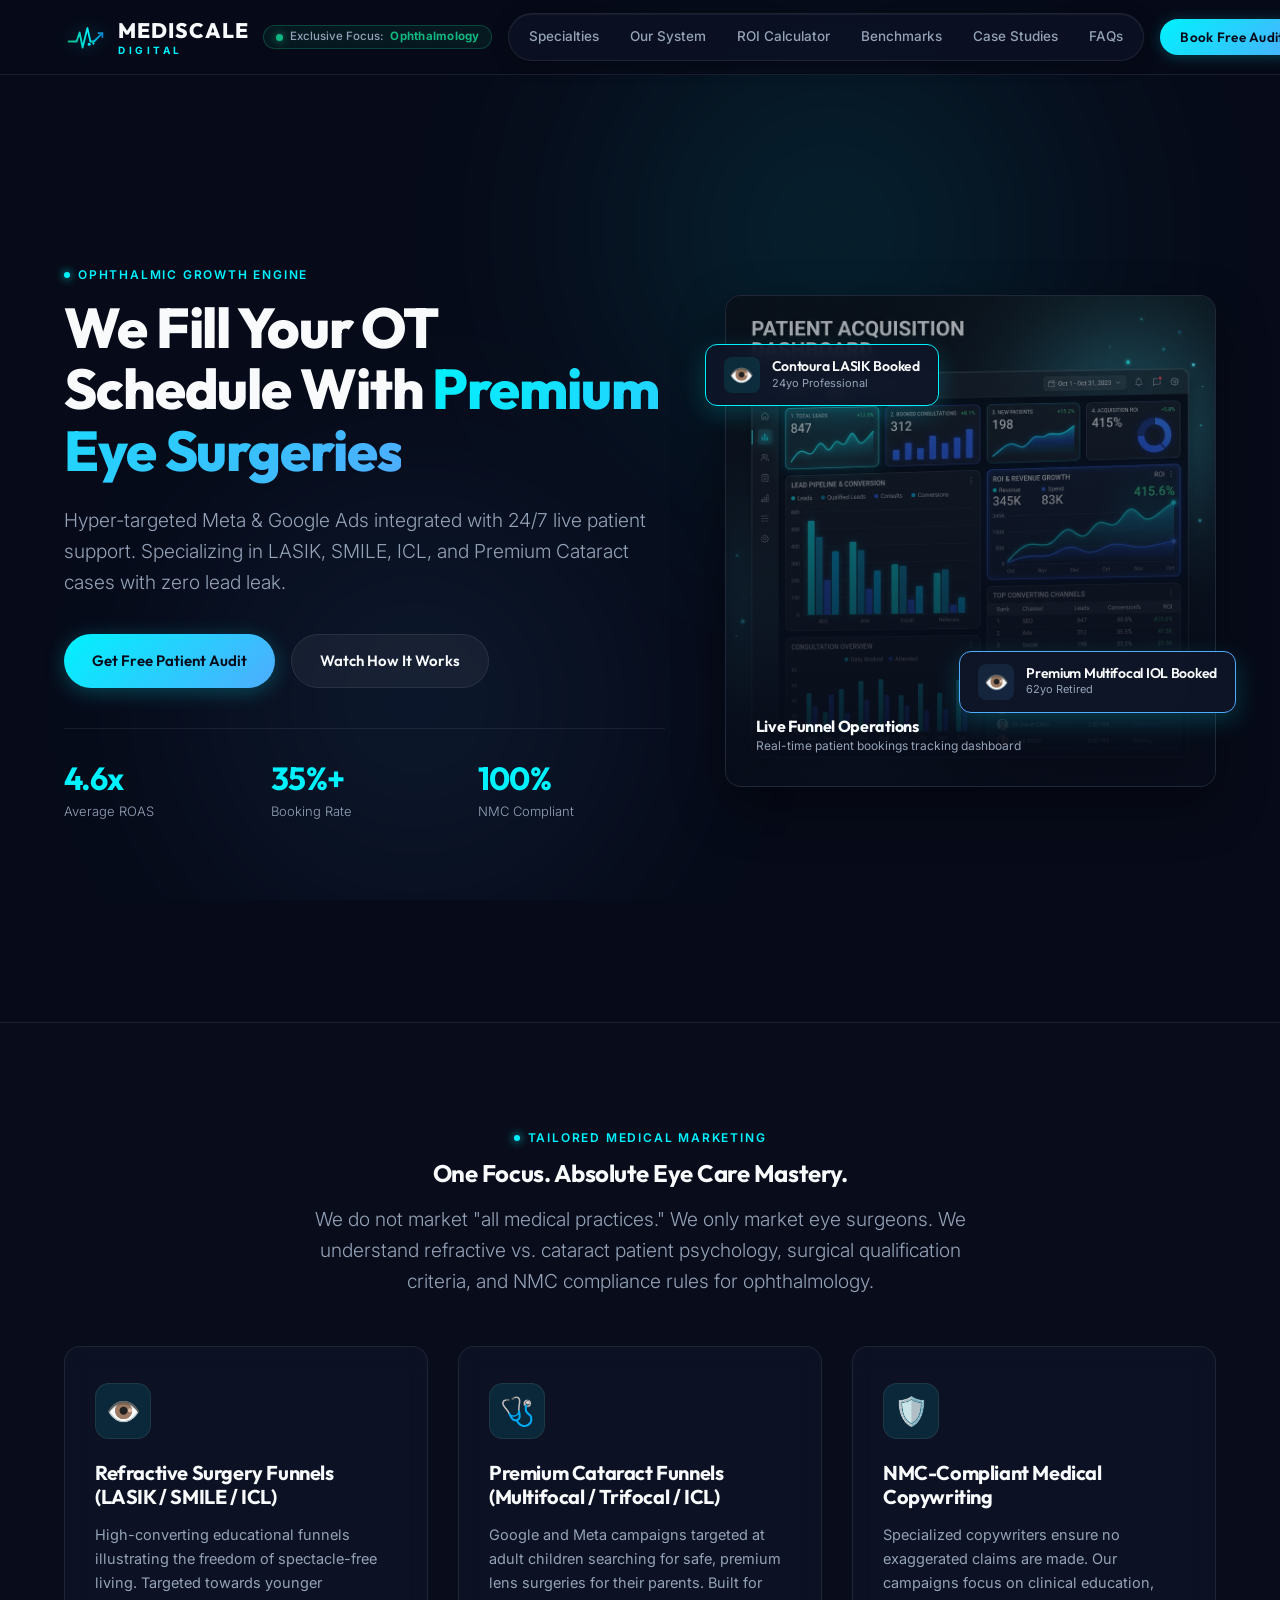
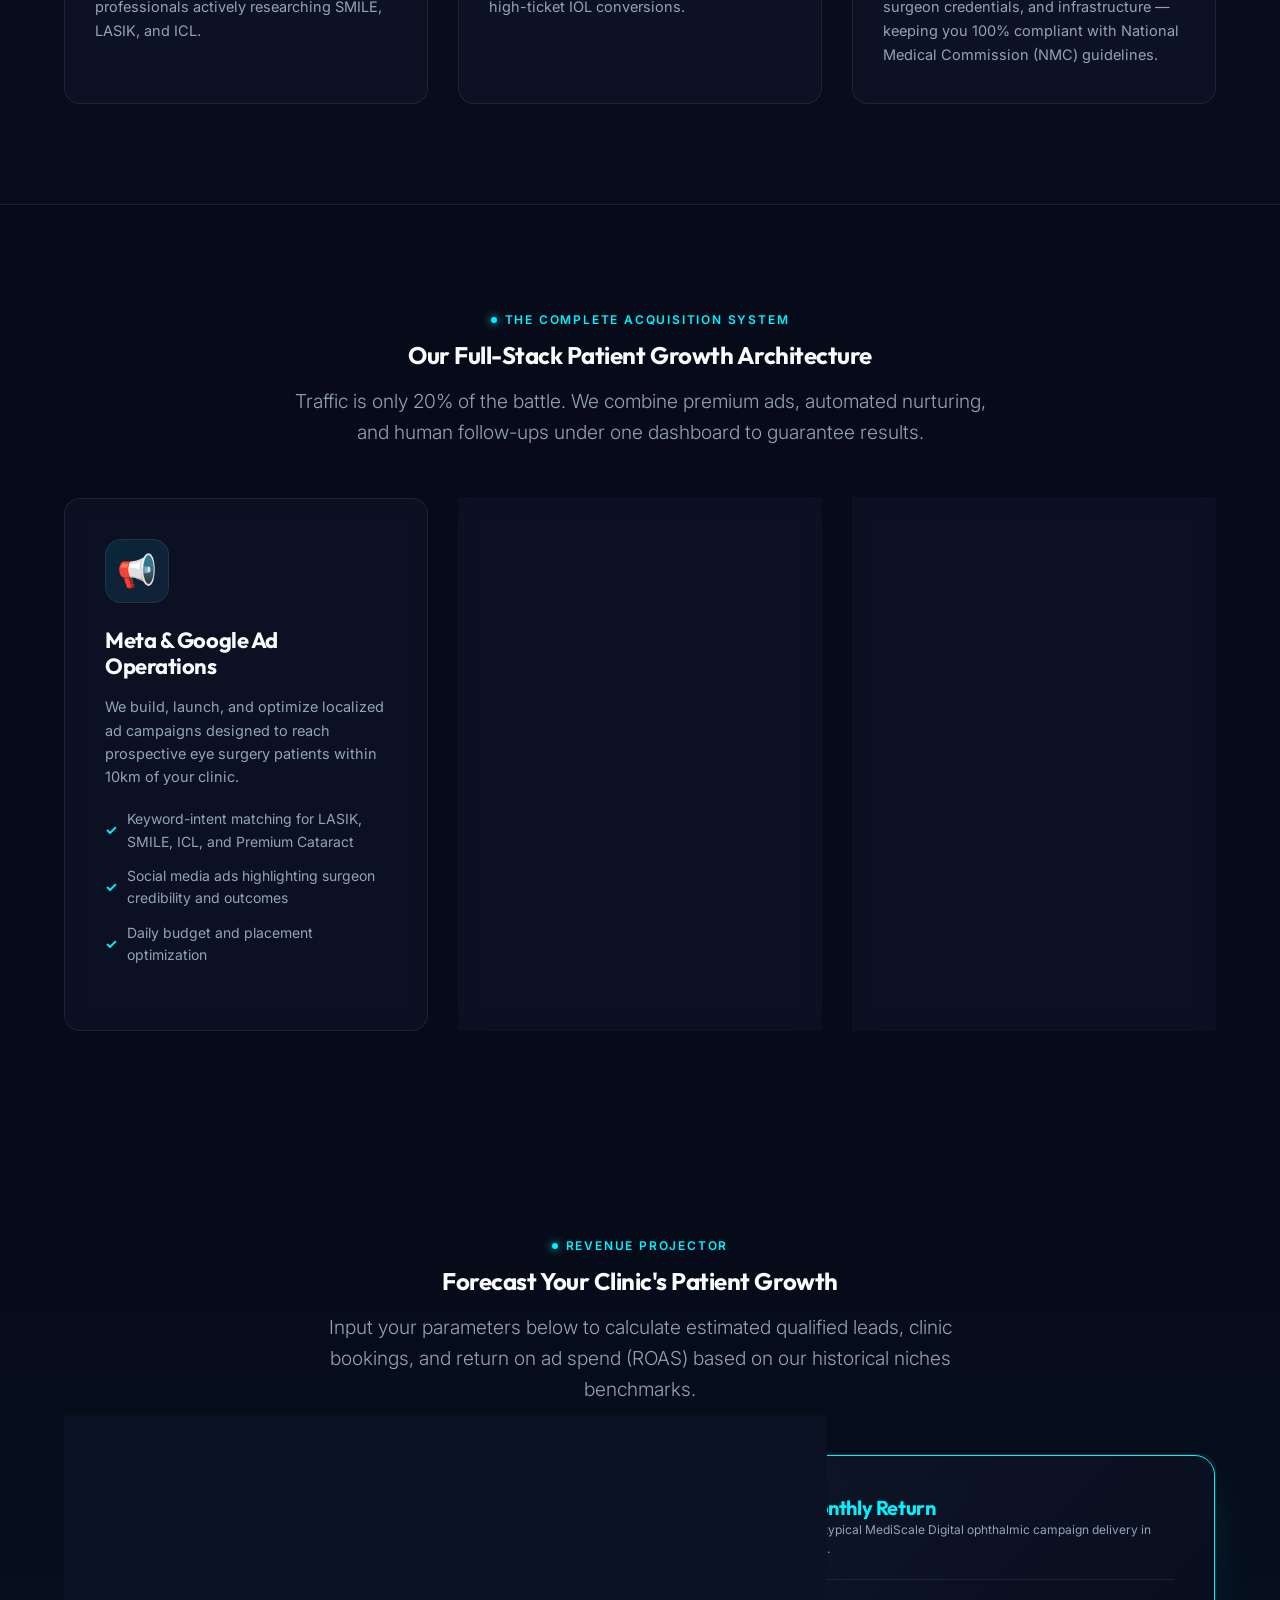
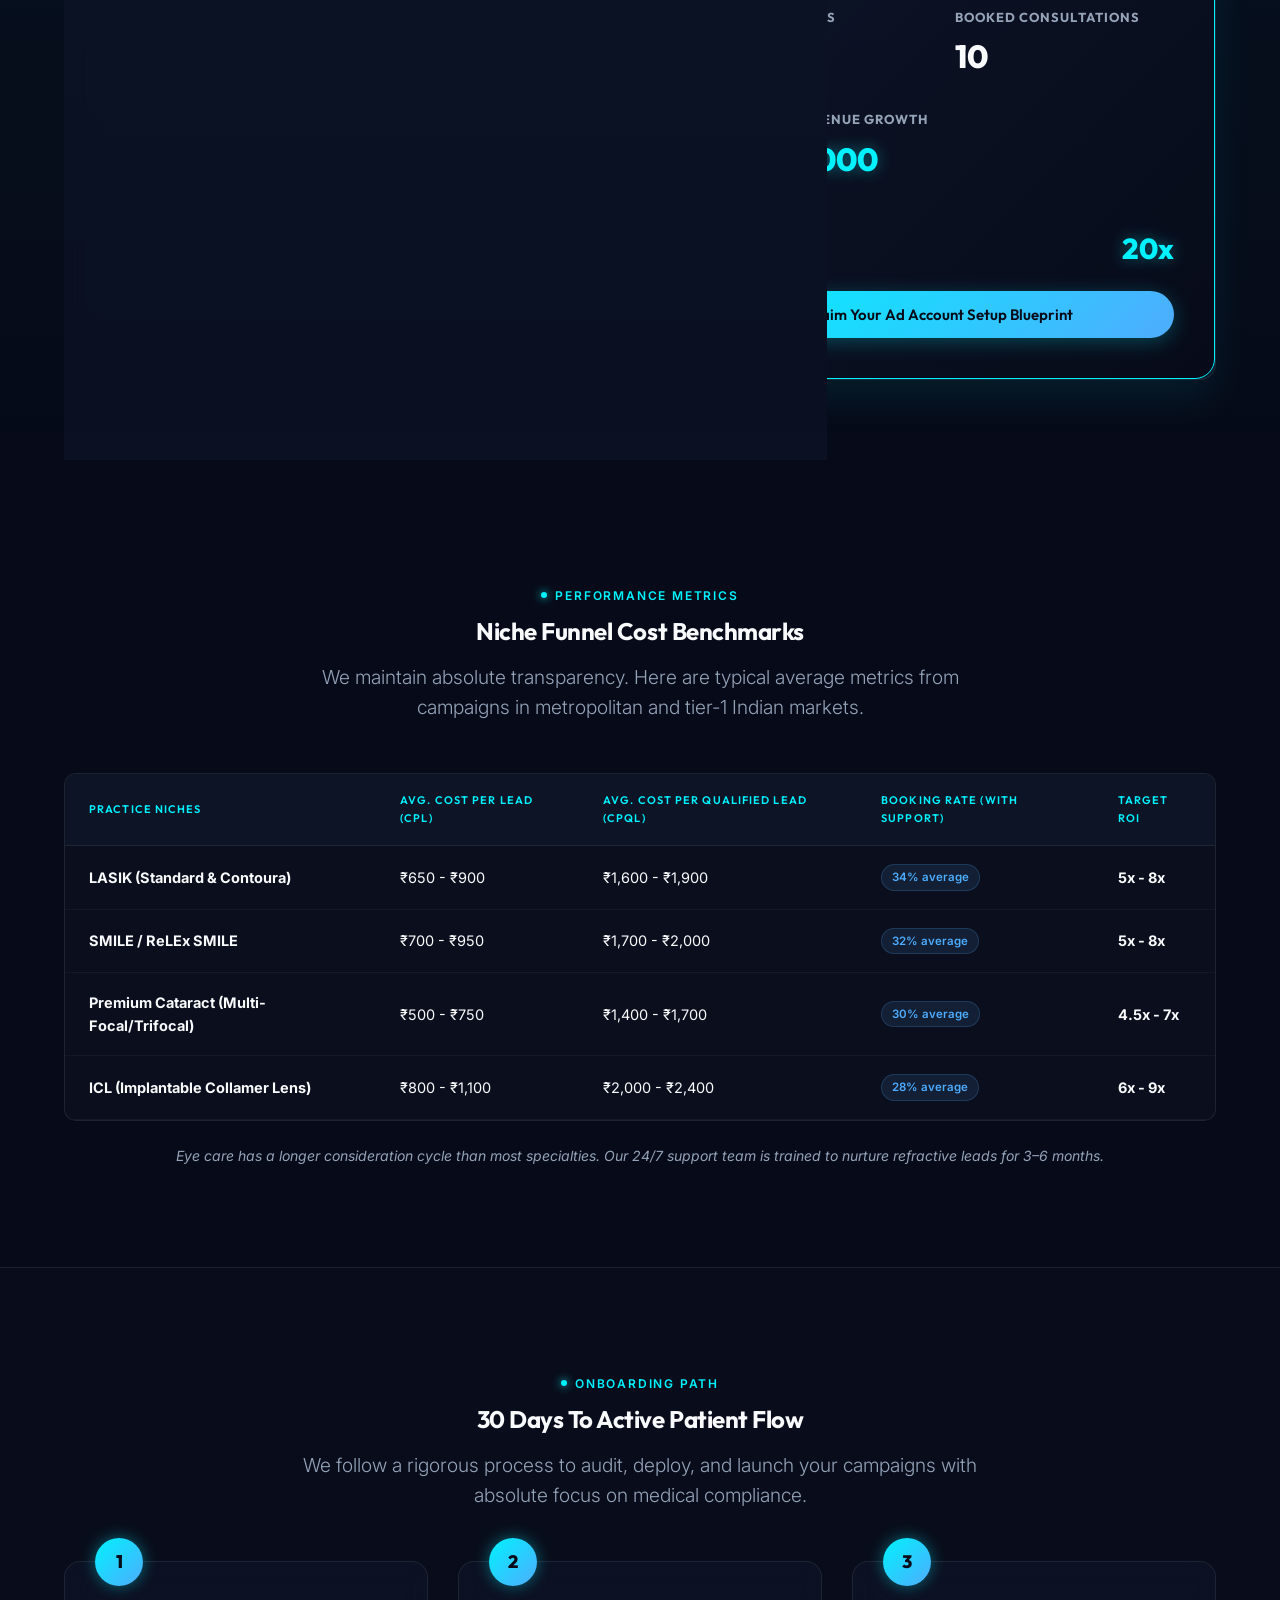
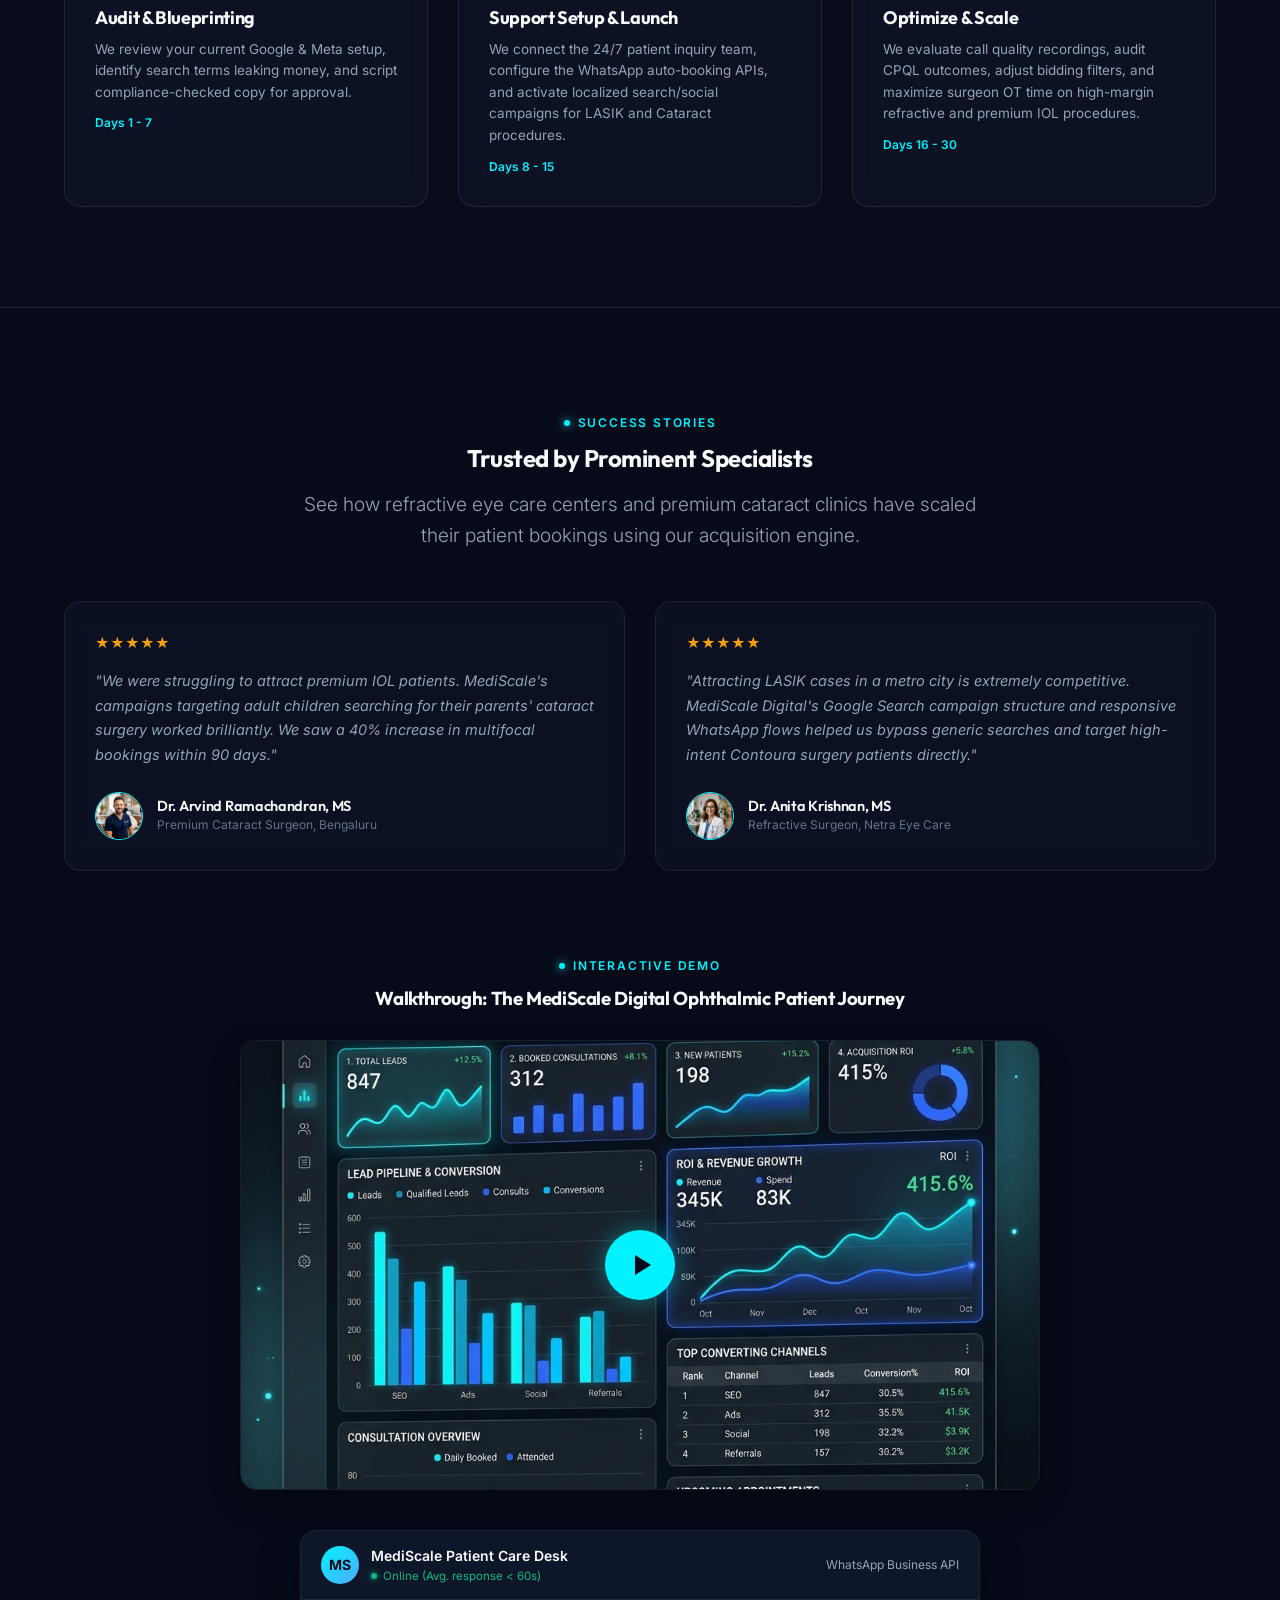
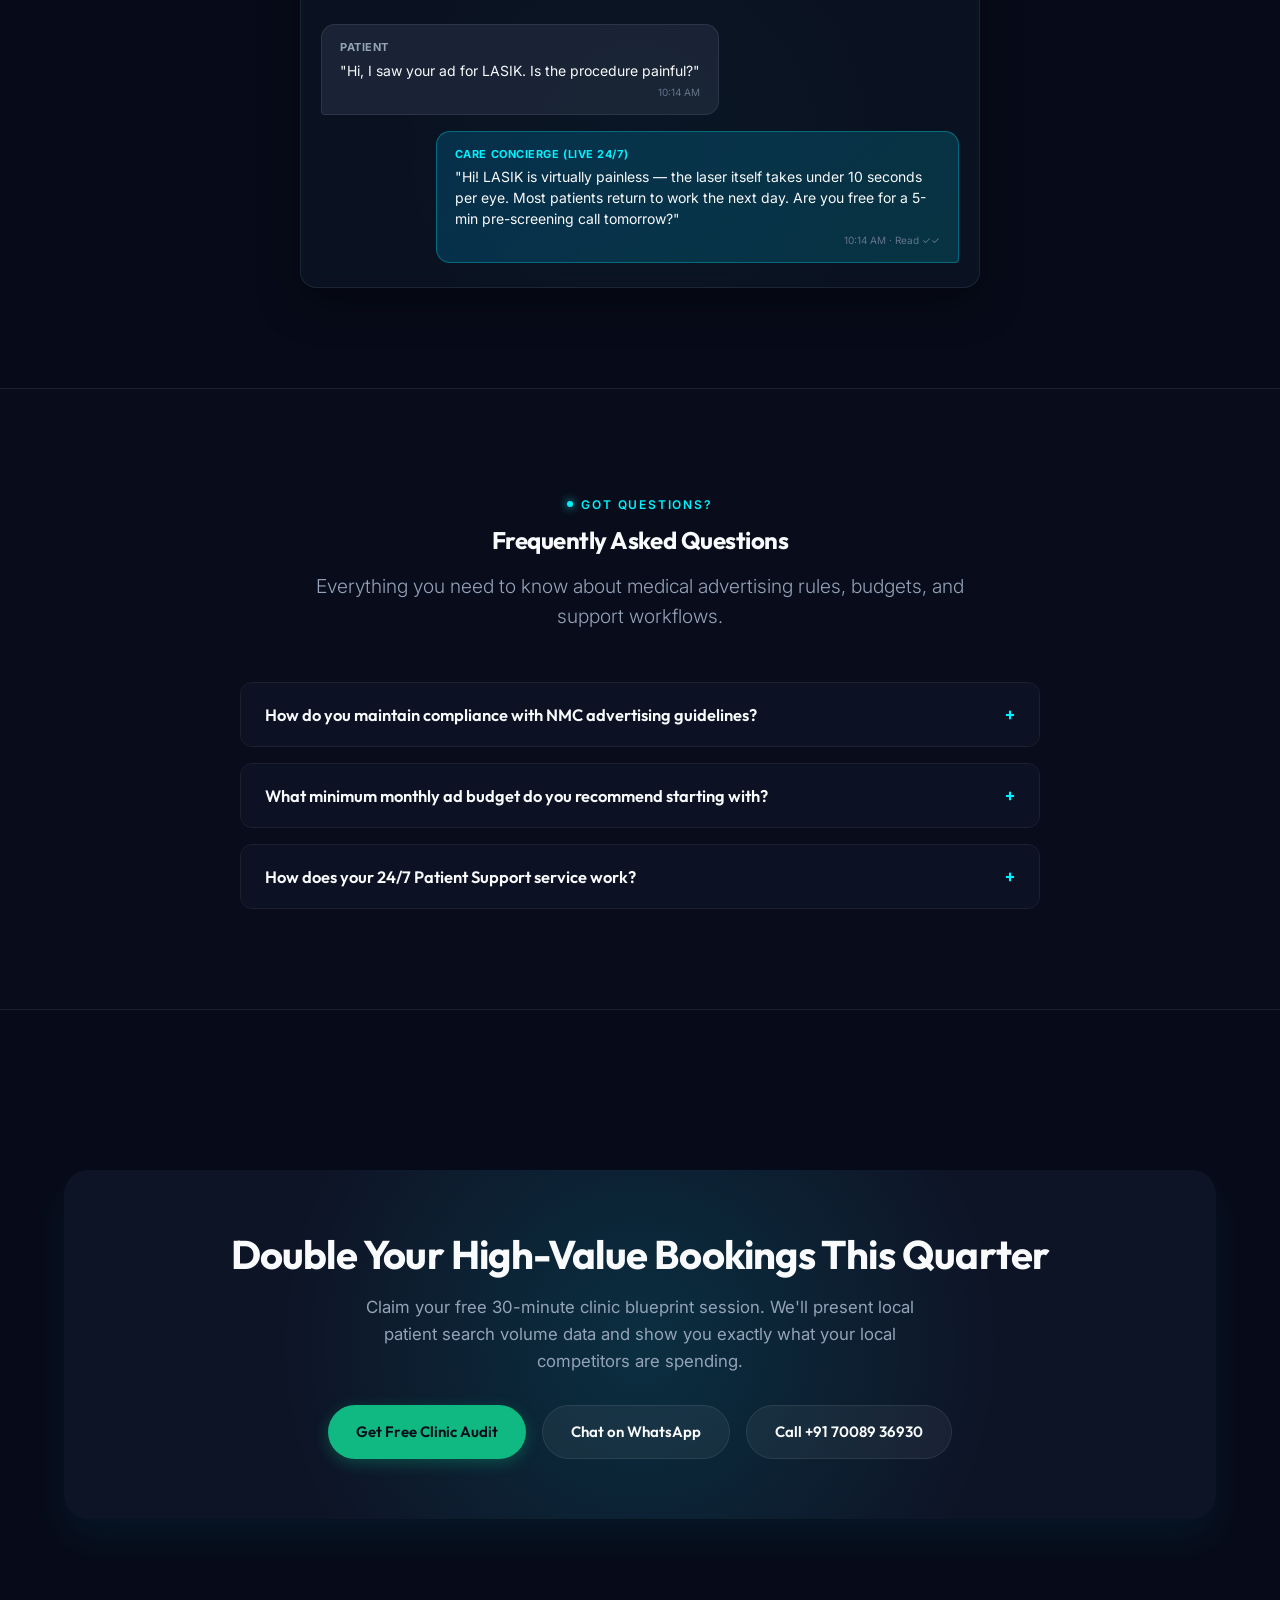
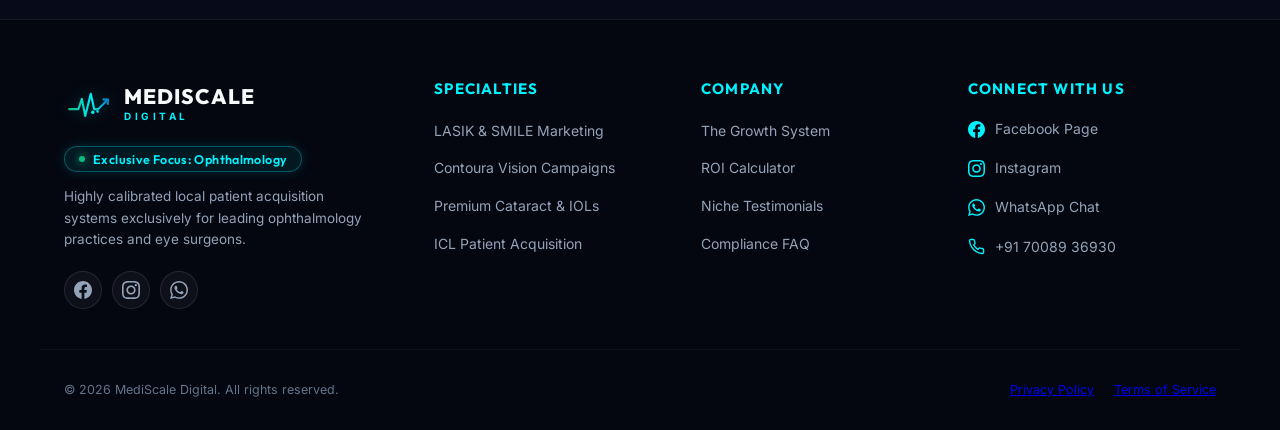
==== commit 3bdd4170: "feat: redesign header UI and update official social media links" ====
--- a/index.html
+++ b/index.html
@@ -59,39 +59,53 @@
     <!-- Header / Navigation -->
     <header class="header">
         <div class="container nav-container">
-            <a href="#" class="logo">
-                <svg class="logo-svg" width="48" height="48" viewBox="0 0 140 100" fill="none" xmlns="http://www.w3.org/2000/svg">
-                    <path d="M15 65 H42 L52 35 L62 85 L78 20 L88 65 H100 L128 37" stroke="url(#logo-grad)" stroke-width="6" stroke-linecap="round" stroke-linejoin="round" />
-                    <path d="M115 37 H128 V50" stroke="url(#logo-grad)" stroke-width="6" stroke-linecap="round" stroke-linejoin="round" />
-                    <circle cx="84" cy="74" r="5" fill="#00f2fe" />
-                    <circle cx="94" cy="66" r="3.5" fill="#10b981" />
-                    <circle cx="98" cy="72" r="3.5" fill="#00f2fe" />
-                    <defs>
-                        <linearGradient id="logo-grad" x1="15" y1="52.5" x2="128" y2="52.5" gradientUnits="userSpaceOnUse">
-                            <stop offset="0%" stop-color="#10b981" />
-                            <stop offset="60%" stop-color="#00f2fe" />
-                            <stop offset="100%" stop-color="#0284c7" />
-                        </linearGradient>
-                    </defs>
-                </svg>
-                <div class="logo-text-wrapper">
-                    <span class="logo-title">MEDISCALE</span>
-                    <span class="logo-subtitle">DIGITAL</span>
-                </div>
-            </a>
-            <span class="focus-badge"><span class="badge-dot"></span>Exclusive Focus: Ophthalmology</span>
-            <ul class="nav-menu">
-                <li><a href="#specialties" class="nav-link">Specialties</a></li>
-                <li><a href="#services" class="nav-link">Our System</a></li>
-                <li><a href="#calculator" class="nav-link">ROI Calculator</a></li>
-                <li><a href="#benchmarks" class="nav-link">Benchmarks</a></li>
-                <li><a href="#testimonials" class="nav-link">Case Studies</a></li>
-                <li><a href="#faqs" class="nav-link">FAQs</a></li>
-            </ul>
-            <div class="nav-cta">
-                <button class="btn btn-primary open-modal-trigger">Book Free Audit</button>
-            </div>
-            <button class="mobile-menu-btn" aria-label="Toggle navigation">☰</button>
+            <div class="nav-brand-group">
+                <a href="#" class="logo">
+                    <svg class="logo-svg" width="42" height="42" viewBox="0 0 140 100" fill="none" xmlns="http://www.w3.org/2000/svg">
+                        <path d="M15 65 H42 L52 35 L62 85 L78 20 L88 65 H100 L128 37" stroke="url(#logo-grad)" stroke-width="6" stroke-linecap="round" stroke-linejoin="round" />
+                        <path d="M115 37 H128 V50" stroke="url(#logo-grad)" stroke-width="6" stroke-linecap="round" stroke-linejoin="round" />
+                        <circle cx="84" cy="74" r="5" fill="#00f2fe" />
+                        <circle cx="94" cy="66" r="3.5" fill="#10b981" />
+                        <circle cx="98" cy="72" r="3.5" fill="#00f2fe" />
+                        <defs>
+                            <linearGradient id="logo-grad" x1="15" y1="52.5" x2="128" y2="52.5" gradientUnits="userSpaceOnUse">
+                                <stop offset="0%" stop-color="#10b981" />
+                                <stop offset="60%" stop-color="#00f2fe" />
+                                <stop offset="100%" stop-color="#0284c7" />
+                            </linearGradient>
+                        </defs>
+                    </svg>
+                    <div class="logo-text-wrapper">
+                        <span class="logo-title">MEDISCALE</span>
+                        <span class="logo-subtitle">DIGITAL</span>
+                    </div>
+                </a>
+                <div class="nav-badge-pill">
+                    <span class="badge-dot"></span>
+                    <span class="badge-label">Exclusive Focus:</span>
+                    <span class="badge-focus">Ophthalmology</span>
+                </div>
+            </div>
+
+            <nav class="nav-menu-wrapper">
+                <ul class="nav-menu">
+                    <li><a href="#specialties" class="nav-link">Specialties</a></li>
+                    <li><a href="#services" class="nav-link">Our System</a></li>
+                    <li><a href="#calculator" class="nav-link">ROI Calculator</a></li>
+                    <li><a href="#benchmarks" class="nav-link">Benchmarks</a></li>
+                    <li><a href="#testimonials" class="nav-link">Case Studies</a></li>
+                    <li><a href="#faqs" class="nav-link">FAQs</a></li>
+                </ul>
+            </nav>
+
+            <div class="nav-actions">
+                <button class="btn btn-primary nav-btn open-modal-trigger">Book Free Audit</button>
+                <button class="mobile-menu-btn" aria-label="Toggle navigation">
+                    <span class="bar"></span>
+                    <span class="bar"></span>
+                    <span class="bar"></span>
+                </button>
+            </div>
         </div>
     </header>
 
@@ -568,6 +582,17 @@
                     <span class="focus-badge"><span class="badge-dot"></span>Exclusive Focus: Ophthalmology</span>
                 </div>
                 <p>Highly calibrated local patient acquisition systems exclusively for leading ophthalmology practices and eye surgeons.</p>
+                <div class="footer-social-pills">
+                    <a href="https://www.facebook.com/profile.php?id=61592114041472" target="_blank" rel="noopener" class="social-pill-btn" aria-label="MediScale Digital on Facebook" title="Visit Facebook Page">
+                        <svg width="18" height="18" viewBox="0 0 24 24" fill="currentColor"><path d="M24 12.073c0-6.627-5.373-12-12-12s-12 5.373-12 12c0 5.99 4.388 10.954 10.125 11.854v-8.385H7.078v-3.47h3.047V9.43c0-3.007 1.792-4.669 4.533-4.669 1.312 0 2.686.235 2.686.235v2.953H15.83c-1.491 0-1.956.925-1.956 1.874v2.25h3.328l-.532 3.47h-2.796v8.385C19.612 23.027 24 18.062 24 12.073z"/></svg>
+                    </a>
+                    <a href="https://www.instagram.com/service.mediscale/" target="_blank" rel="noopener" class="social-pill-btn" aria-label="MediScale Digital on Instagram" title="Visit Instagram Profile">
+                        <svg width="18" height="18" viewBox="0 0 24 24" fill="currentColor"><path d="M12 2.163c3.204 0 3.584.012 4.85.07 3.252.148 4.771 1.691 4.919 4.919.058 1.265.069 1.645.069 4.849 0 3.205-.012 3.584-.069 4.849-.149 3.225-1.664 4.771-4.919 4.919-1.266.058-1.644.07-4.85.07-3.204 0-3.584-.012-4.849-.07-3.26-.149-4.771-1.699-4.919-4.92-.058-1.265-.07-1.644-.07-4.849 0-3.204.013-3.583.07-4.849.149-3.227 1.664-4.771 4.919-4.919 1.266-.057 1.645-.069 4.849-.069zm0-2.163c-3.259 0-3.667.014-4.947.072-4.358.2-6.78 2.618-6.98 6.98-.059 1.281-.073 1.689-.073 4.948 0 3.259.014 3.668.072 4.948.2 4.358 2.618 6.78 6.98 6.98 1.281.058 1.689.072 4.948.072 3.259 0 3.668-.014 4.948-.072 4.354-.2 6.782-2.618 6.979-6.98.059-1.28.073-1.689.073-4.948 0-3.259-.014-3.667-.072-4.947-.196-4.354-2.617-6.78-6.979-6.98-1.281-.059-1.69-.073-4.949-.073zm0 5.838c-3.403 0-6.162 2.759-6.162 6.162s2.759 6.163 6.162 6.163 6.162-2.759 6.162-6.163c0-3.403-2.759-6.162-6.162-6.162zm0 10.162c-2.209 0-4-1.79-4-4 0-2.209 1.791-4 4-4s4 1.791 4 4c0 2.21-1.791 4-4 4zm6.406-11.845c-.796 0-1.441.645-1.441 1.44s.645 1.44 1.441 1.44c.795 0 1.439-.645 1.439-1.44s-.644-1.44-1.439-1.44z"/></svg>
+                    </a>
+                    <a href="https://wa.me/917008936930?text=Hi%20MediScale%20Digital%2C%20I%27d%20like%20to%20discuss%20ad%20campaigns%20for%20my%20clinic" target="_blank" rel="noopener" class="social-pill-btn" aria-label="MediScale Digital on WhatsApp" title="Chat on WhatsApp">
+                        <svg width="18" height="18" viewBox="0 0 24 24" fill="currentColor"><path d="M.057 24l1.687-6.163c-1.041-1.804-1.588-3.849-1.587-5.946.003-6.556 5.338-11.891 11.893-11.891 3.181.001 6.167 1.24 8.413 3.488 2.245 2.248 3.481 5.236 3.48 8.414-.003 6.557-5.338 11.892-11.893 11.892-1.99-.001-3.951-.5-5.688-1.448l-6.305 1.654zm6.597-3.807c1.676.995 3.276 1.591 5.392 1.592 5.448 0 9.886-4.434 9.889-9.885.002-5.462-4.415-9.89-9.881-9.892-5.452 0-9.887 4.434-9.889 9.884-.001 2.225.651 3.891 1.746 5.634l-.999 3.648 3.742-.981zm11.387-5.464c-.074-.124-.272-.198-.57-.347-.297-.149-1.758-.868-2.031-.967-.272-.099-.47-.149-.669.149-.198.297-.768.967-.941 1.165-.173.198-.347.223-.644.074-.297-.149-1.255-.462-2.39-1.475-.883-.788-1.48-1.761-1.653-2.059-.173-.297-.018-.458.13-.606.134-.133.297-.347.446-.521.151-.172.2-.296.3-.495.099-.198.05-.372-.025-.521-.075-.148-.669-1.611-.916-2.206-.242-.579-.487-.501-.669-.51l-.57-.01c-.198 0-.52.074-.792.372s-1.04 1.016-1.04 2.479 1.065 2.876 1.213 3.074c.149.198 2.095 3.2 5.076 4.487.709.306 1.263.489 1.694.626.712.226 1.36.194 1.872.118.571-.085 1.758-.719 2.006-1.413.248-.695.248-1.29.173-1.414z"/></svg>
+                    </a>
+                </div>
             </div>
             <div class="footer-links">
                 <h4>Specialties</h4>
@@ -589,11 +614,31 @@
             </div>
             <div class="footer-links">
                 <h4>Connect With Us</h4>
-                <ul>
-                    <li><a href="https://business.facebook.com/latest/settings/pages/?business_id=4413300542280559&selected_asset_id=1178568245348387&selected_asset_type=page" target="_blank" rel="noopener">Facebook Page</a></li>
-                    <li><a href="https://www.instagram.com/service.chinmayakhatei/" target="_blank" rel="noopener">Instagram</a></li>
-                    <li><a href="https://wa.me/917008936930?text=Hi%20MediScale%20Digital%2C%20I%27d%20like%20to%20discuss%20ad%20campaigns%20for%20my%20clinic" target="_blank" rel="noopener">WhatsApp Chat</a></li>
-                    <li><a href="tel:+917008936930">Call: +91 70089 36930</a></li>
+                <ul class="footer-social-list">
+                    <li>
+                        <a href="https://www.facebook.com/profile.php?id=61592114041472" target="_blank" rel="noopener" class="footer-social-link" title="Visit Facebook Page">
+                            <svg width="17" height="17" viewBox="0 0 24 24" fill="currentColor"><path d="M24 12.073c0-6.627-5.373-12-12-12s-12 5.373-12 12c0 5.99 4.388 10.954 10.125 11.854v-8.385H7.078v-3.47h3.047V9.43c0-3.007 1.792-4.669 4.533-4.669 1.312 0 2.686.235 2.686.235v2.953H15.83c-1.491 0-1.956.925-1.956 1.874v2.25h3.328l-.532 3.47h-2.796v8.385C19.612 23.027 24 18.062 24 12.073z"/></svg>
+                            <span>Facebook Page</span>
+                        </a>
+                    </li>
+                    <li>
+                        <a href="https://www.instagram.com/service.mediscale/" target="_blank" rel="noopener" class="footer-social-link" title="Visit Instagram Profile">
+                            <svg width="17" height="17" viewBox="0 0 24 24" fill="currentColor"><path d="M12 2.163c3.204 0 3.584.012 4.85.07 3.252.148 4.771 1.691 4.919 4.919.058 1.265.069 1.645.069 4.849 0 3.205-.012 3.584-.069 4.849-.149 3.225-1.664 4.771-4.919 4.919-1.266.058-1.644.07-4.85.07-3.204 0-3.584-.012-4.849-.07-3.26-.149-4.771-1.699-4.919-4.92-.058-1.265-.07-1.644-.07-4.849 0-3.204.013-3.583.07-4.849.149-3.227 1.664-4.771 4.919-4.919 1.266-.057 1.645-.069 4.849-.069zm0-2.163c-3.259 0-3.667.014-4.947.072-4.358.2-6.78 2.618-6.98 6.98-.059 1.281-.073 1.689-.073 4.948 0 3.259.014 3.668.072 4.948.2 4.358 2.618 6.78 6.98 6.98 1.281.058 1.689.072 4.948.072 3.259 0 3.668-.014 4.948-.072 4.354-.2 6.782-2.618 6.979-6.98.059-1.28.073-1.689.073-4.948 0-3.259-.014-3.667-.072-4.947-.196-4.354-2.617-6.78-6.979-6.98-1.281-.059-1.69-.073-4.949-.073zm0 5.838c-3.403 0-6.162 2.759-6.162 6.162s2.759 6.163 6.162 6.163 6.162-2.759 6.162-6.163c0-3.403-2.759-6.162-6.162-6.162zm0 10.162c-2.209 0-4-1.79-4-4 0-2.209 1.791-4 4-4s4 1.791 4 4c0 2.21-1.791 4-4 4zm6.406-11.845c-.796 0-1.441.645-1.441 1.44s.645 1.44 1.441 1.44c.795 0 1.439-.645 1.439-1.44s-.644-1.44-1.439-1.44z"/></svg>
+                            <span>Instagram</span>
+                        </a>
+                    </li>
+                    <li>
+                        <a href="https://wa.me/917008936930?text=Hi%20MediScale%20Digital%2C%20I%27d%20like%20to%20discuss%20ad%20campaigns%20for%20my%20clinic" target="_blank" rel="noopener" class="footer-social-link" title="Chat on WhatsApp">
+                            <svg width="17" height="17" viewBox="0 0 24 24" fill="currentColor"><path d="M.057 24l1.687-6.163c-1.041-1.804-1.588-3.849-1.587-5.946.003-6.556 5.338-11.891 11.893-11.891 3.181.001 6.167 1.24 8.413 3.488 2.245 2.248 3.481 5.236 3.48 8.414-.003 6.557-5.338 11.892-11.893 11.892-1.99-.001-3.951-.5-5.688-1.448l-6.305 1.654zm6.597-3.807c1.676.995 3.276 1.591 5.392 1.592 5.448 0 9.886-4.434 9.889-9.885.002-5.462-4.415-9.89-9.881-9.892-5.452 0-9.887 4.434-9.889 9.884-.001 2.225.651 3.891 1.746 5.634l-.999 3.648 3.742-.981zm11.387-5.464c-.074-.124-.272-.198-.57-.347-.297-.149-1.758-.868-2.031-.967-.272-.099-.47-.149-.669.149-.198.297-.768.967-.941 1.165-.173.198-.347.223-.644.074-.297-.149-1.255-.462-2.39-1.475-.883-.788-1.48-1.761-1.653-2.059-.173-.297-.018-.458.13-.606.134-.133.297-.347.446-.521.151-.172.2-.296.3-.495.099-.198.05-.372-.025-.521-.075-.148-.669-1.611-.916-2.206-.242-.579-.487-.501-.669-.51l-.57-.01c-.198 0-.52.074-.792.372s-1.04 1.016-1.04 2.479 1.065 2.876 1.213 3.074c.149.198 2.095 3.2 5.076 4.487.709.306 1.263.489 1.694.626.712.226 1.36.194 1.872.118.571-.085 1.758-.719 2.006-1.413.248-.695.248-1.29.173-1.414z"/></svg>
+                            <span>WhatsApp Chat</span>
+                        </a>
+                    </li>
+                    <li>
+                        <a href="tel:+917008936930" class="footer-social-link" title="Call Us">
+                            <svg width="17" height="17" viewBox="0 0 24 24" fill="none" stroke="currentColor" stroke-width="2" stroke-linecap="round" stroke-linejoin="round"><path d="M22 16.92v3a2 2 0 0 1-2.18 2 19.79 19.79 0 0 1-8.63-3.07 19.5 19.5 0 0 1-6-6 19.79 19.79 0 0 1-3.07-8.67A2 2 0 0 1 4.11 2h3a2 2 0 0 1 2 1.72 12.84 12.84 0 0 0 .7 2.81 2 2 0 0 1-.45 2.11L8.09 9.91a16 16 0 0 0 6 6l1.27-1.27a2 2 0 0 1 2.11-.45 12.84 12.84 0 0 0 2.81.7A2 2 0 0 1 22 16.92z"></path></svg>
+                            <span>+91 70089 36930</span>
+                        </a>
+                    </li>
                 </ul>
             </div>
         </div>
--- a/style.css
+++ b/style.css
@@ -209,23 +209,38 @@
     left: 0;
     width: 100%;
     z-index: 1000;
-    background: rgba(7, 11, 25, 0.7);
-    backdrop-filter: blur(10px);
-    -webkit-backdrop-filter: blur(10px);
-    border-bottom: 1px solid var(--border-glass);
-    transition: var(--transition);
+    background: rgba(7, 11, 25, 0.78);
+    backdrop-filter: blur(16px);
+    -webkit-backdrop-filter: blur(16px);
+    border-bottom: 1px solid rgba(255, 255, 255, 0.08);
+    transition: all 0.3s cubic-bezier(0.16, 1, 0.3, 1);
 }
 
 .header.scrolled {
-    padding: 10px 0;
-    background: rgba(7, 11, 25, 0.92);
+    background: rgba(7, 11, 25, 0.95);
+    border-bottom-color: rgba(0, 242, 254, 0.2);
+    box-shadow: 0 10px 30px -10px rgba(0, 0, 0, 0.6);
 }
 
 .nav-container {
     display: flex;
     justify-content: space-between;
     align-items: center;
-    height: 70px;
+    height: 74px;
+    gap: 16px;
+    transition: height 0.3s cubic-bezier(0.16, 1, 0.3, 1);
+}
+
+.header.scrolled .nav-container {
+    height: 64px;
+}
+
+/* Brand & Niche Focus Badge */
+.nav-brand-group {
+    display: flex;
+    align-items: center;
+    gap: 14px;
+    flex-shrink: 0;
 }
 
 .logo {
@@ -243,7 +258,7 @@
 
 .logo:hover .logo-svg {
     transform: scale(1.05);
-    filter: drop-shadow(0 0 12px rgba(0, 242, 254, 0.45));
+    filter: drop-shadow(0 0 14px rgba(0, 242, 254, 0.5));
 }
 
 .logo-text-wrapper {
@@ -254,7 +269,7 @@
 
 .logo-title {
     font-family: 'Outfit', sans-serif;
-    font-size: 22px;
+    font-size: 21px;
     font-weight: 800;
     letter-spacing: 0.05em;
     line-height: 1;
@@ -263,39 +278,173 @@
 
 .logo-subtitle {
     font-family: 'Inter', sans-serif;
-    font-size: 11px;
-    font-weight: 600;
+    font-size: 10px;
+    font-weight: 700;
     letter-spacing: 0.35em;
     line-height: 1;
     margin-top: 4px;
     color: var(--primary);
 }
 
+/* Exclusive Focus Badge Pill */
+.nav-badge-pill,
+.focus-badge {
+    display: inline-flex;
+    align-items: center;
+    gap: 7px;
+    padding: 5px 12px;
+    background: rgba(16, 185, 129, 0.08);
+    border: 1px solid rgba(16, 185, 129, 0.28);
+    border-radius: 9999px;
+    font-size: 11.5px;
+    white-space: nowrap;
+    line-height: 1;
+    transition: var(--transition);
+    user-select: none;
+}
+
+.nav-badge-pill:hover,
+.focus-badge:hover {
+    background: rgba(16, 185, 129, 0.14);
+    border-color: rgba(16, 185, 129, 0.45);
+    box-shadow: 0 0 14px rgba(16, 185, 129, 0.25);
+}
+
+.badge-dot {
+    width: 7px;
+    height: 7px;
+    border-radius: 50%;
+    background: #10b981;
+    box-shadow: 0 0 8px rgba(16, 185, 129, 0.85);
+    display: inline-block;
+    flex-shrink: 0;
+    animation: pulse-dot 2.2s infinite ease-in-out;
+}
+
+@keyframes pulse-dot {
+    0%, 100% {
+        transform: scale(1);
+        box-shadow: 0 0 8px rgba(16, 185, 129, 0.85);
+        opacity: 1;
+    }
+    50% {
+        transform: scale(0.8);
+        box-shadow: 0 0 2px rgba(16, 185, 129, 0.35);
+        opacity: 0.65;
+    }
+}
+
+.badge-label {
+    color: var(--text-muted);
+    font-weight: 500;
+}
+
+.badge-focus {
+    color: #10b981;
+    font-weight: 700;
+    letter-spacing: 0.02em;
+}
+
+/* Nav Menu Wrapper & Floating Pill */
+.nav-menu-wrapper {
+    display: flex;
+    align-items: center;
+}
+
 .nav-menu {
     display: flex;
-    gap: 32px;
+    align-items: center;
+    gap: 3px;
     list-style: none;
+    background: rgba(15, 23, 42, 0.55);
+    border: 1px solid rgba(255, 255, 255, 0.08);
+    padding: 5px 6px;
+    border-radius: 9999px;
+    box-shadow: 0 4px 20px -2px rgba(0, 0, 0, 0.3), inset 0 1px 0 rgba(255, 255, 255, 0.05);
 }
 
 .nav-link {
+    display: inline-block;
     text-decoration: none;
-    color: var(--text-muted);
-    font-size: 14.5px;
+    color: #94a3b8;
+    font-size: 13.5px;
     font-weight: 500;
-    transition: var(--transition);
+    padding: 7px 14px;
+    border-radius: 9999px;
+    transition: all 0.2s cubic-bezier(0.16, 1, 0.3, 1);
+    white-space: nowrap;
 }
 
 .nav-link:hover {
-    color: var(--primary);
-}
-
+    color: #ffffff;
+    background: rgba(255, 255, 255, 0.09);
+    text-shadow: 0 0 10px rgba(0, 242, 254, 0.3);
+}
+
+/* Header Actions */
+.nav-actions {
+    display: flex;
+    align-items: center;
+    gap: 12px;
+    flex-shrink: 0;
+}
+
+.nav-btn {
+    padding: 9px 20px;
+    font-size: 13.5px;
+    font-weight: 600;
+    letter-spacing: 0.02em;
+    border-radius: 9999px;
+    box-shadow: 0 2px 14px rgba(0, 242, 254, 0.22);
+    white-space: nowrap;
+}
+
+.nav-btn:hover {
+    transform: translateY(-1px);
+    box-shadow: 0 4px 20px rgba(0, 242, 254, 0.4);
+}
+
+/* Mobile Hamburger Button */
 .mobile-menu-btn {
     display: none;
-    background: none;
-    border: none;
-    color: var(--text-main);
-    font-size: 24px;
+    background: rgba(255, 255, 255, 0.04);
+    border: 1px solid rgba(255, 255, 255, 0.1);
+    border-radius: 8px;
+    width: 40px;
+    height: 40px;
+    padding: 10px 8px;
     cursor: pointer;
+    flex-direction: column;
+    justify-content: space-between;
+    align-items: center;
+    transition: var(--transition);
+}
+
+.mobile-menu-btn:hover {
+    background: rgba(255, 255, 255, 0.08);
+    border-color: var(--primary);
+}
+
+.mobile-menu-btn .bar {
+    width: 22px;
+    height: 2px;
+    background-color: var(--text-main);
+    border-radius: 2px;
+    transition: all 0.3s cubic-bezier(0.16, 1, 0.3, 1);
+    transform-origin: center;
+}
+
+.mobile-menu-btn.active .bar:nth-child(1) {
+    transform: translateY(7px) rotate(45deg);
+}
+
+.mobile-menu-btn.active .bar:nth-child(2) {
+    opacity: 0;
+    transform: translateX(-10px);
+}
+
+.mobile-menu-btn.active .bar:nth-child(3) {
+    transform: translateY(-7px) rotate(-45deg);
 }
 
 /* Hero Section */
@@ -1401,8 +1550,148 @@
     font-style: italic;
 }
 
+/* Footer Social Links Styling */
+.footer-social-list {
+    list-style: none;
+    display: flex;
+    flex-direction: column;
+    gap: 12px;
+}
+
+.footer-social-link {
+    display: inline-flex;
+    align-items: center;
+    gap: 10px;
+    color: var(--text-muted);
+    text-decoration: none;
+    font-size: 14px;
+    transition: var(--transition);
+}
+
+.footer-social-link svg {
+    color: var(--primary);
+    flex-shrink: 0;
+    transition: transform 0.2s ease, color 0.2s ease;
+}
+
+.footer-social-link:hover {
+    color: #ffffff;
+    transform: translateX(3px);
+}
+
+.footer-social-link:hover svg {
+    color: var(--accent);
+    transform: scale(1.15);
+}
+
+.footer-social-pills {
+    display: flex;
+    gap: 10px;
+    margin-top: 16px;
+}
+
+.social-pill-btn {
+    display: inline-flex;
+    align-items: center;
+    justify-content: center;
+    width: 38px;
+    height: 38px;
+    border-radius: 50%;
+    background: rgba(255, 255, 255, 0.04);
+    border: 1px solid rgba(255, 255, 255, 0.1);
+    color: var(--text-muted);
+    transition: var(--transition);
+    text-decoration: none;
+}
+
+.social-pill-btn:hover {
+    background: rgba(0, 242, 254, 0.1);
+    border-color: var(--primary);
+    color: var(--primary);
+    transform: translateY(-2px);
+    box-shadow: 0 4px 12px rgba(0, 242, 254, 0.25);
+}
+
 /* Media Queries */
+@media (max-width: 1200px) {
+    .badge-label {
+        display: none;
+    }
+    .nav-badge-pill,
+    .focus-badge {
+        padding: 4px 10px;
+        font-size: 11px;
+    }
+    .nav-link {
+        padding: 6px 10px;
+        font-size: 13px;
+    }
+}
+
 @media (max-width: 992px) {
+    .mobile-menu-btn {
+        display: flex;
+    }
+    
+    .nav-menu-wrapper {
+        position: fixed;
+        top: 74px;
+        left: 0;
+        right: 0;
+        width: 100%;
+        background: rgba(7, 11, 25, 0.98);
+        backdrop-filter: blur(24px);
+        -webkit-backdrop-filter: blur(24px);
+        border-bottom: 1px solid rgba(255, 255, 255, 0.1);
+        padding: 22px 20px 28px;
+        display: flex;
+        justify-content: center;
+        align-items: center;
+        opacity: 0;
+        visibility: hidden;
+        transform: translateY(-10px);
+        transition: all 0.3s cubic-bezier(0.16, 1, 0.3, 1);
+        pointer-events: none;
+        box-shadow: 0 25px 40px rgba(0, 0, 0, 0.7);
+    }
+    
+    .header.scrolled .nav-menu-wrapper {
+        top: 64px;
+    }
+    
+    .nav-menu-wrapper.active {
+        opacity: 1;
+        visibility: visible;
+        transform: translateY(0);
+        pointer-events: auto;
+    }
+    
+    .nav-menu {
+        flex-direction: column;
+        width: 100%;
+        max-width: 440px;
+        background: transparent;
+        border: none;
+        box-shadow: none;
+        padding: 0;
+        gap: 8px;
+    }
+    
+    .nav-menu .nav-link {
+        width: 100%;
+        text-align: center;
+        padding: 12px 20px;
+        font-size: 15px;
+        background: rgba(255, 255, 255, 0.035);
+        border: 1px solid rgba(255, 255, 255, 0.06);
+        border-radius: 12px;
+    }
+    
+    .nav-menu .nav-link:hover {
+        background: rgba(255, 255, 255, 0.08);
+        border-color: rgba(0, 242, 254, 0.3);
+    }
+
     .hero {
         grid-template-columns: 1fr;
         gap: 50px;
@@ -1441,14 +1730,6 @@
 }
 
 @media (max-width: 768px) {
-    .nav-menu {
-        display: none; /* In real implementation we'd add responsive mobile drawer */
-    }
-    
-    .mobile-menu-btn {
-        display: block;
-    }
-    
     .hero-content h1 {
         font-size: 2.6rem;
     }
@@ -1462,3 +1743,29 @@
         gap: 40px;
     }
 }
+
+@media (max-width: 580px) {
+    .nav-badge-pill {
+        display: none;
+    }
+    .logo-title {
+        font-size: 18px;
+    }
+    .logo-subtitle {
+        font-size: 9px;
+        letter-spacing: 0.28em;
+    }
+    .nav-btn {
+        padding: 7px 14px;
+        font-size: 12.5px;
+    }
+    .nav-actions {
+        gap: 8px;
+    }
+    .nav-container {
+        height: 66px;
+    }
+    .header.scrolled .nav-container {
+        height: 60px;
+    }
+}
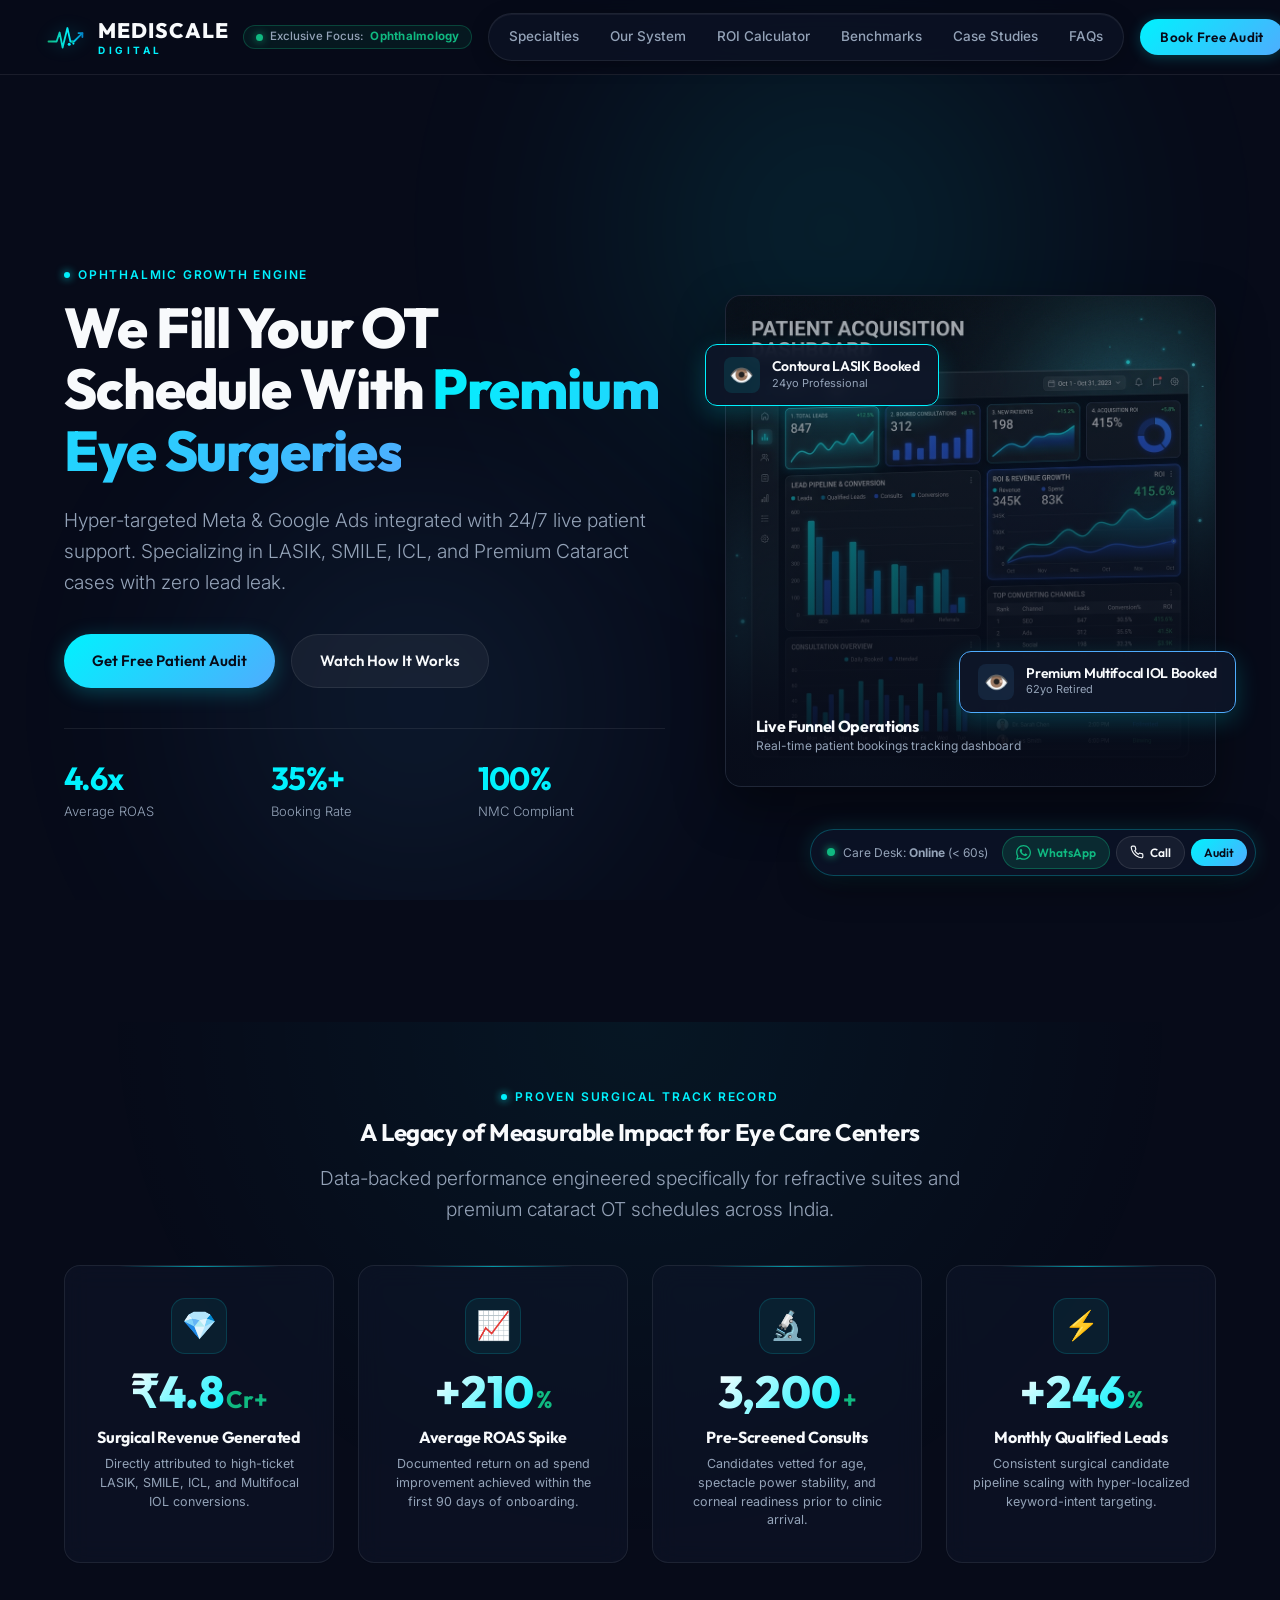
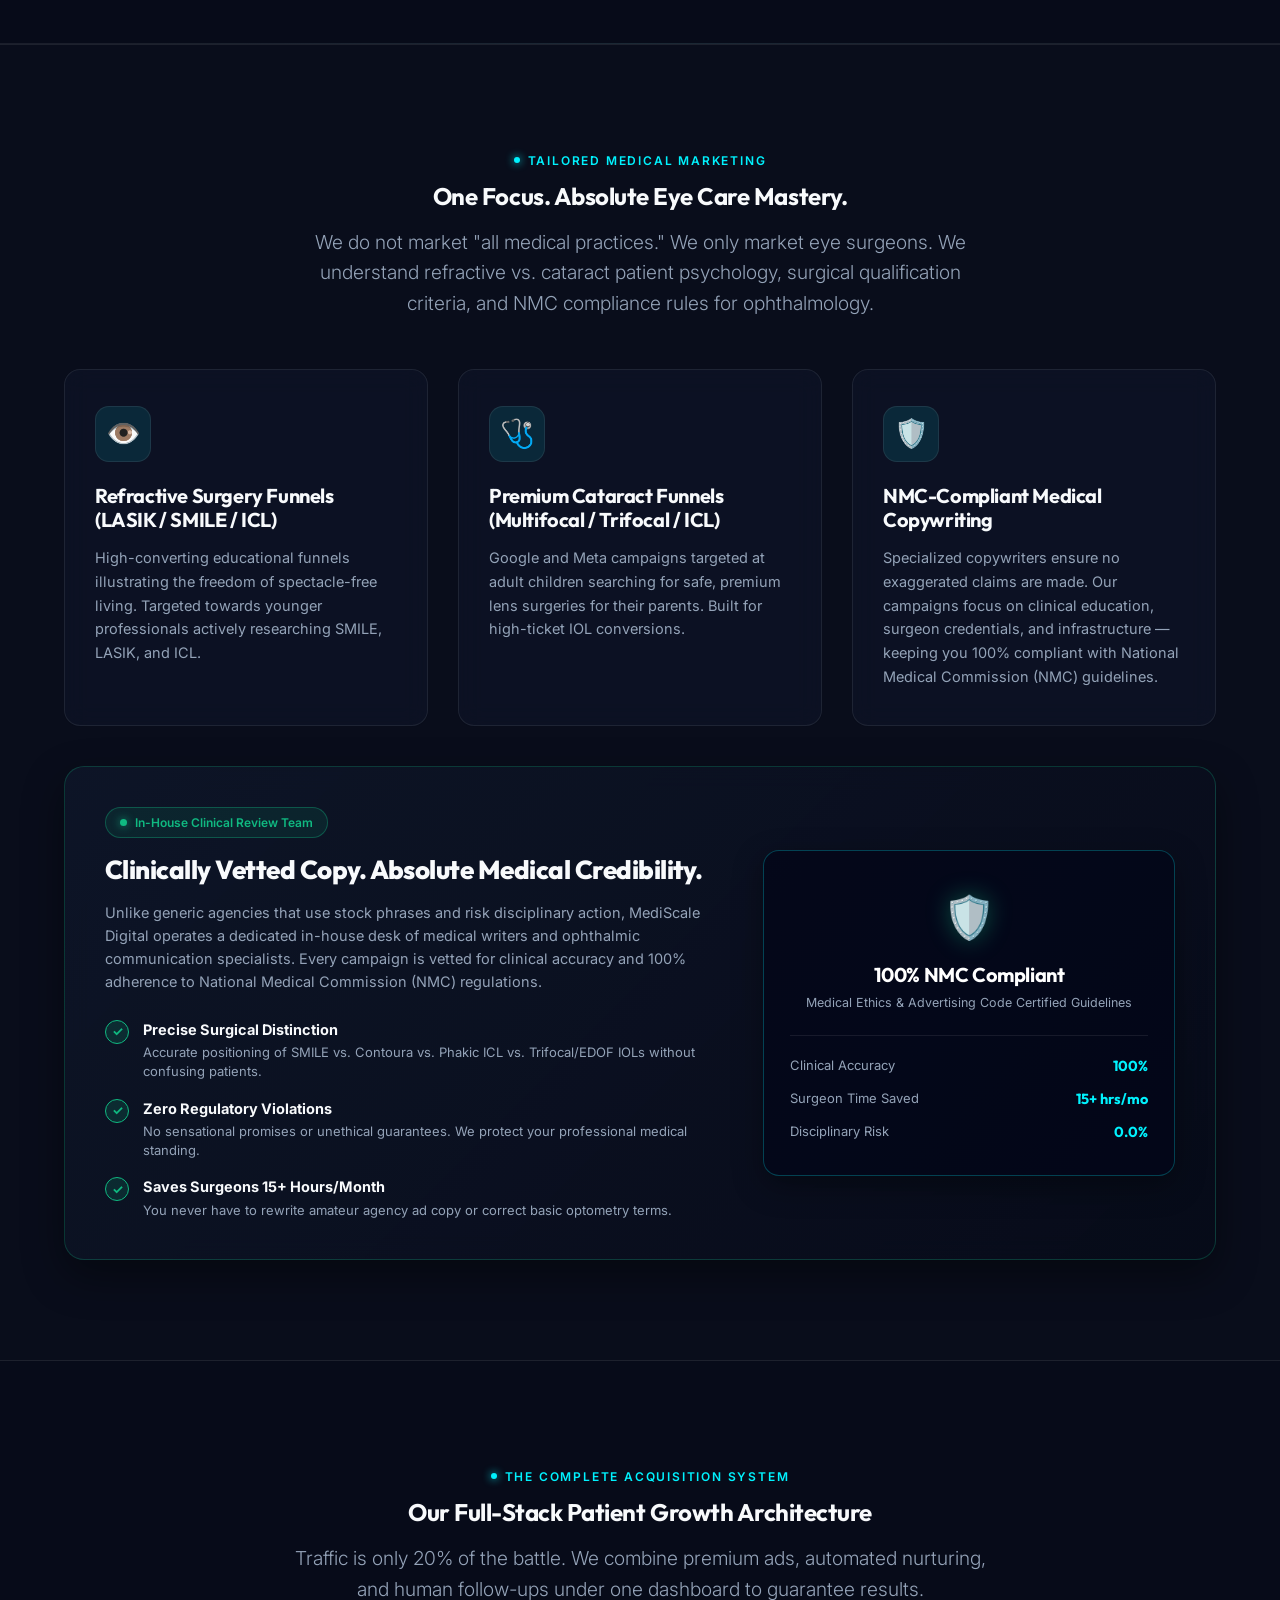
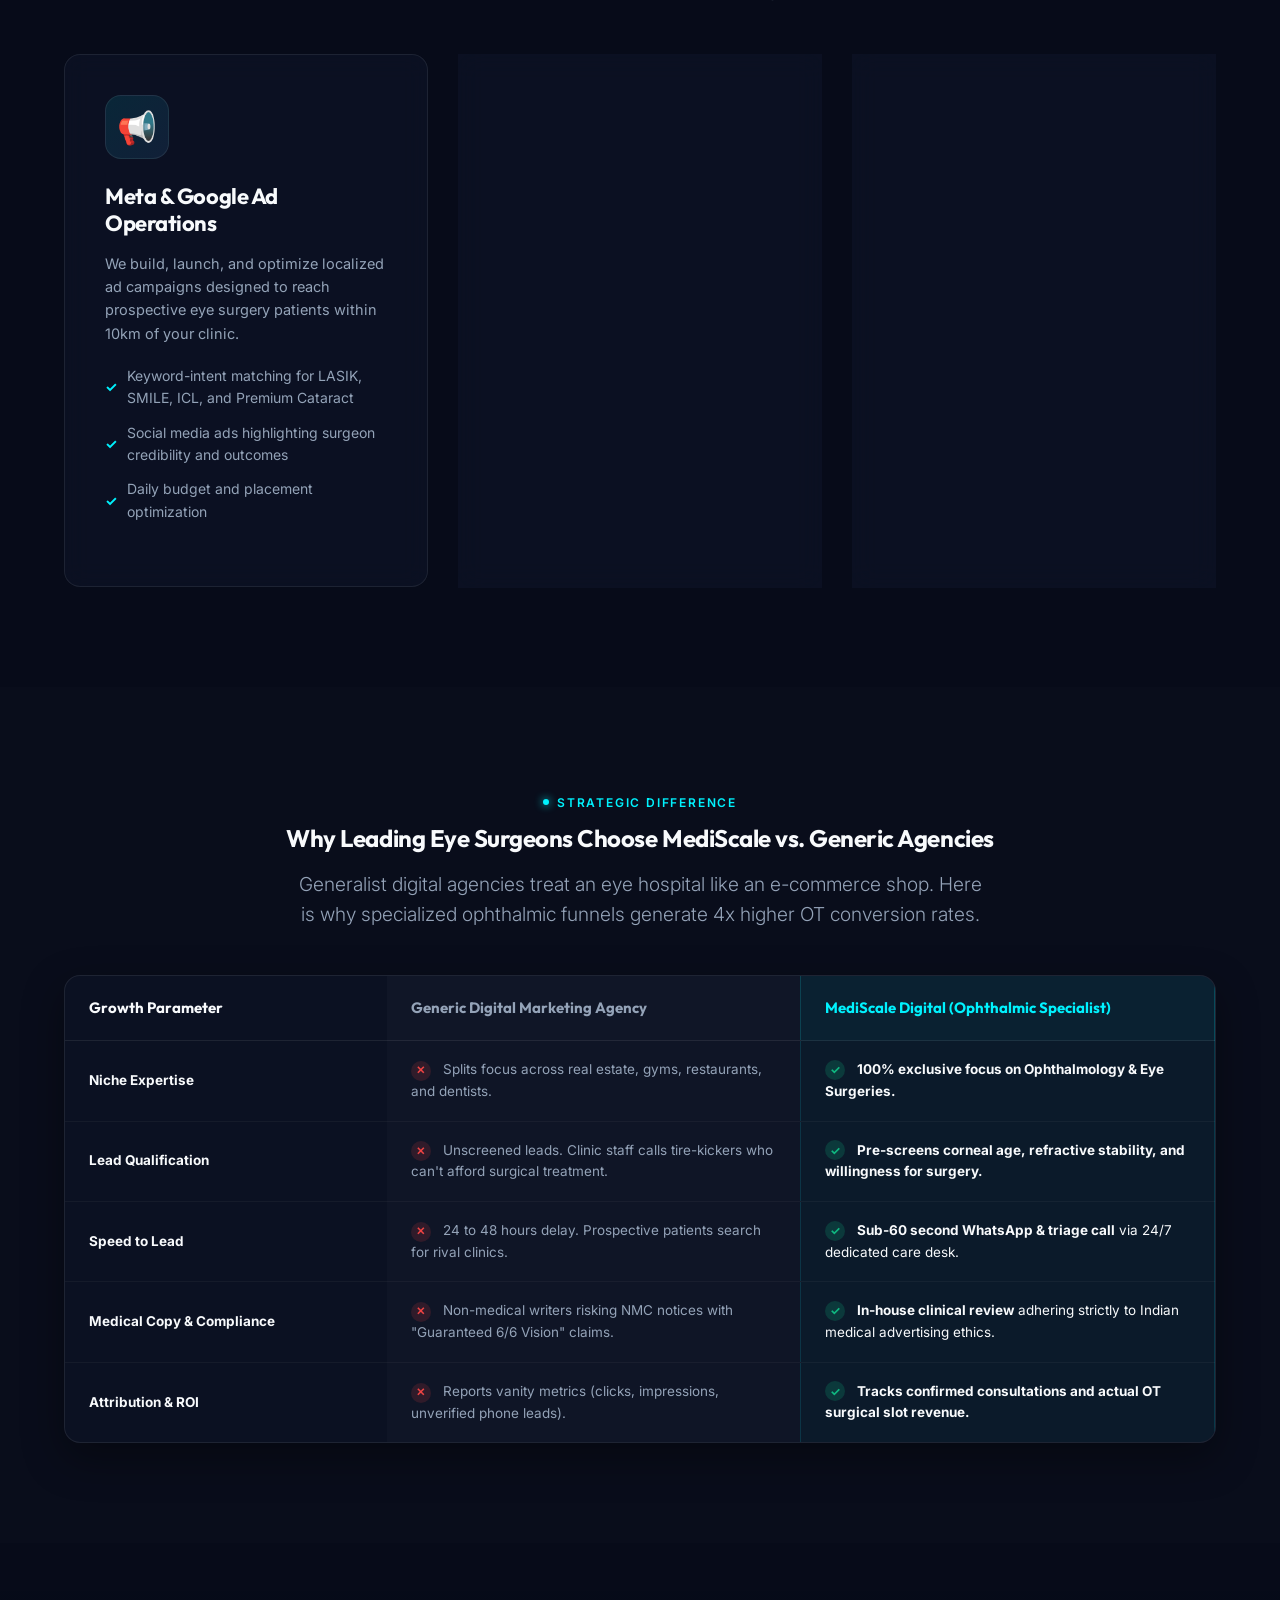
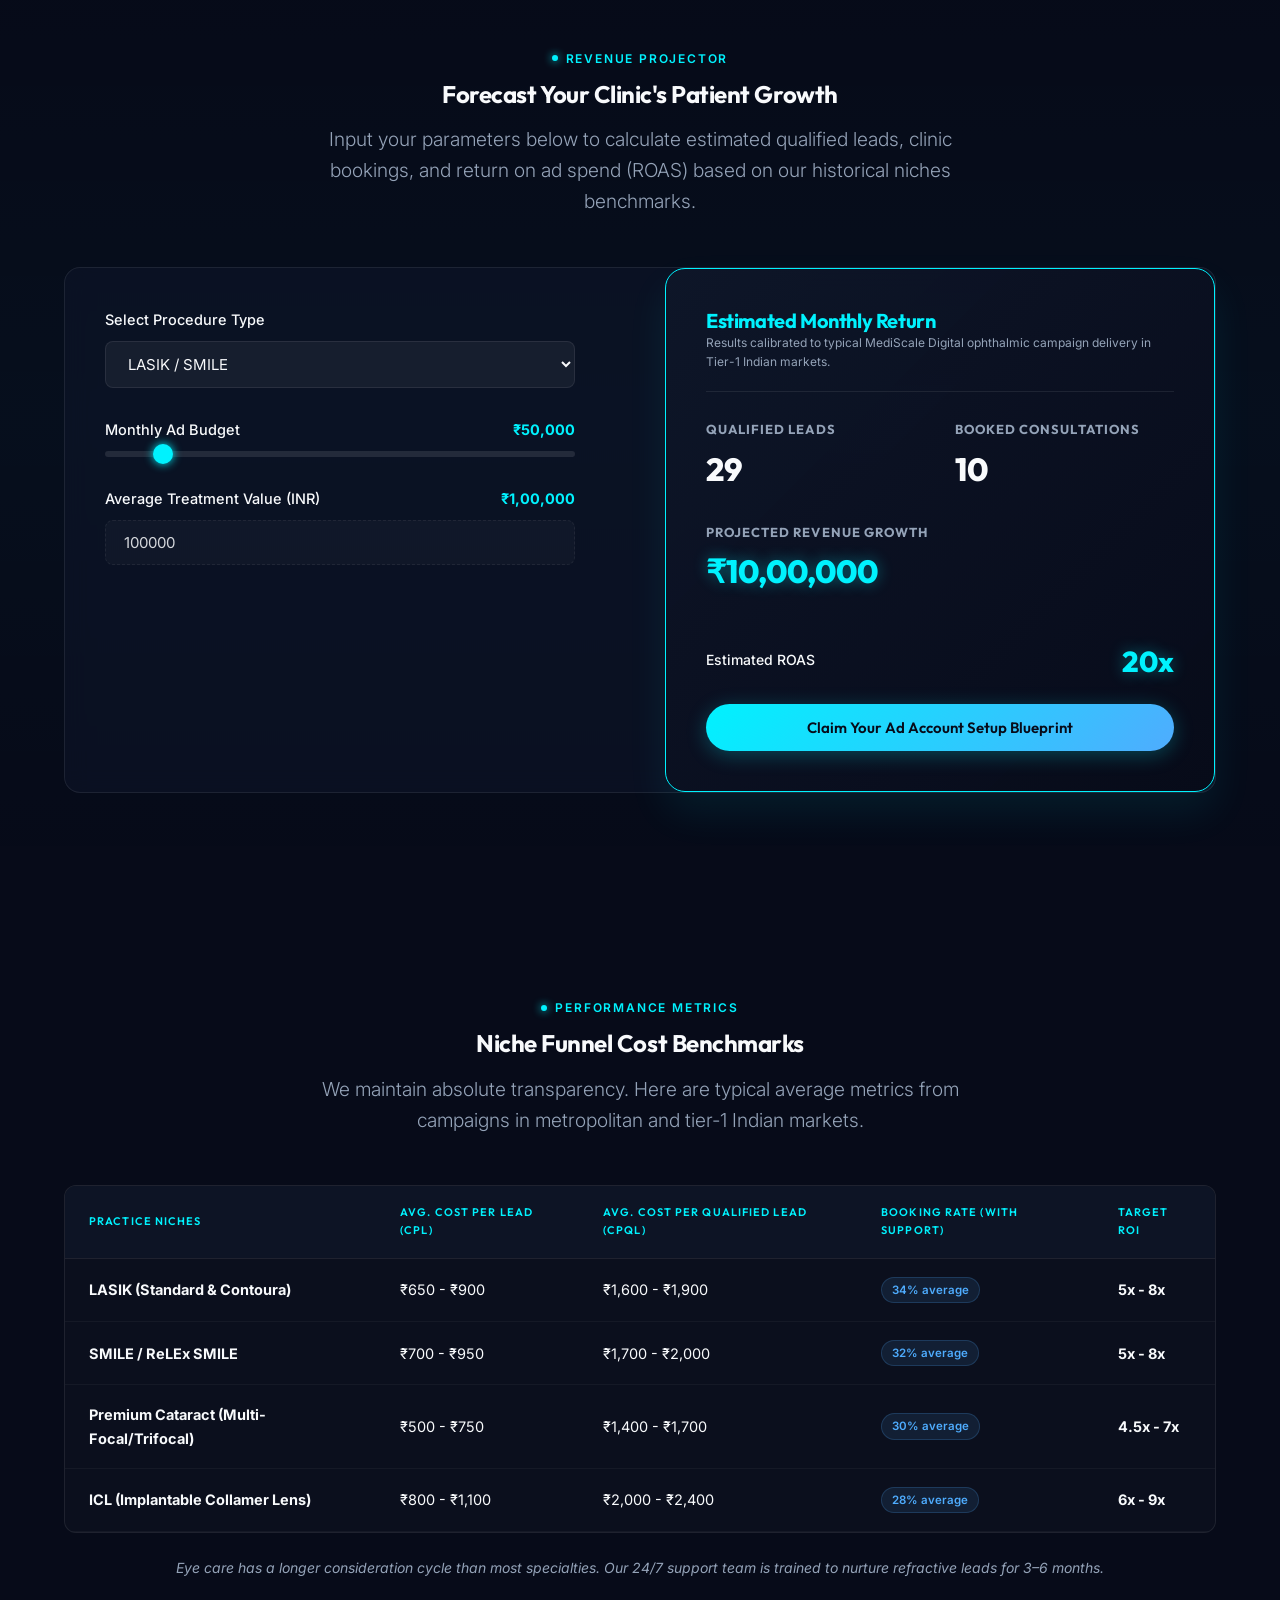
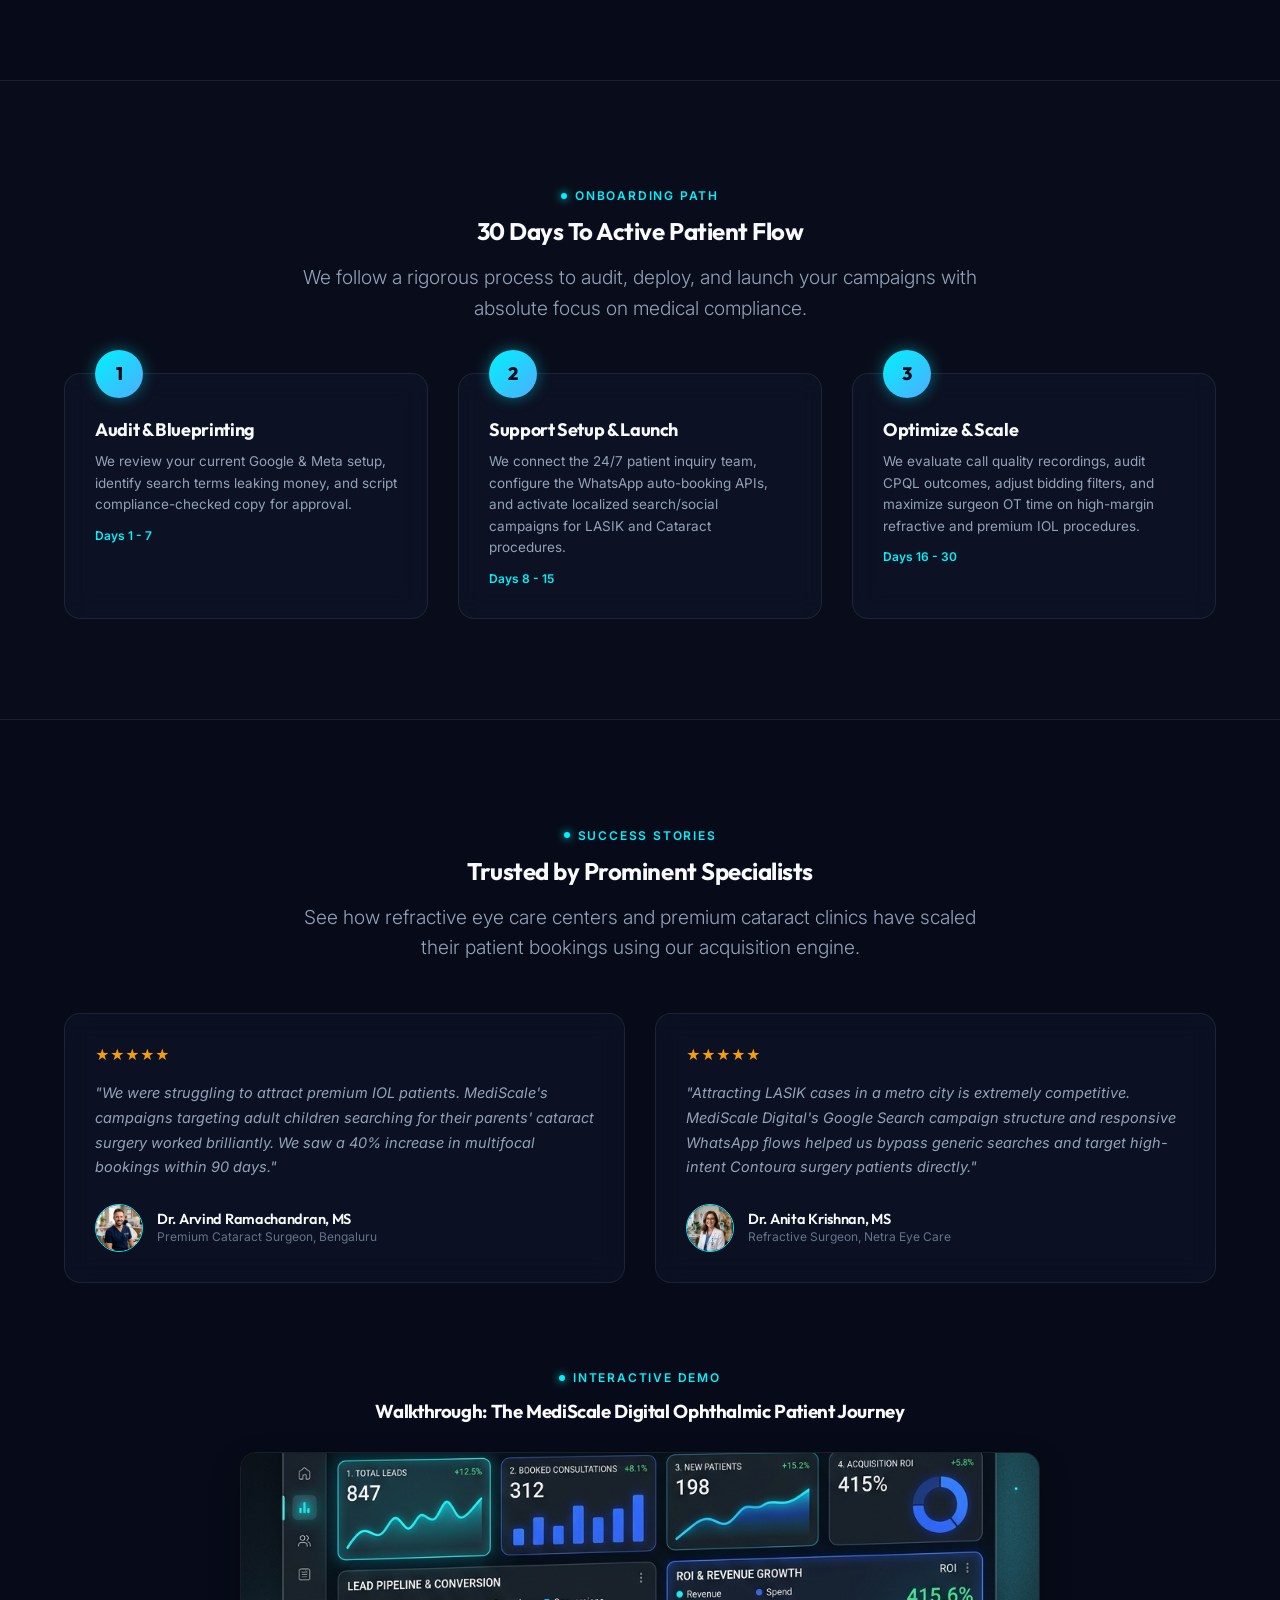
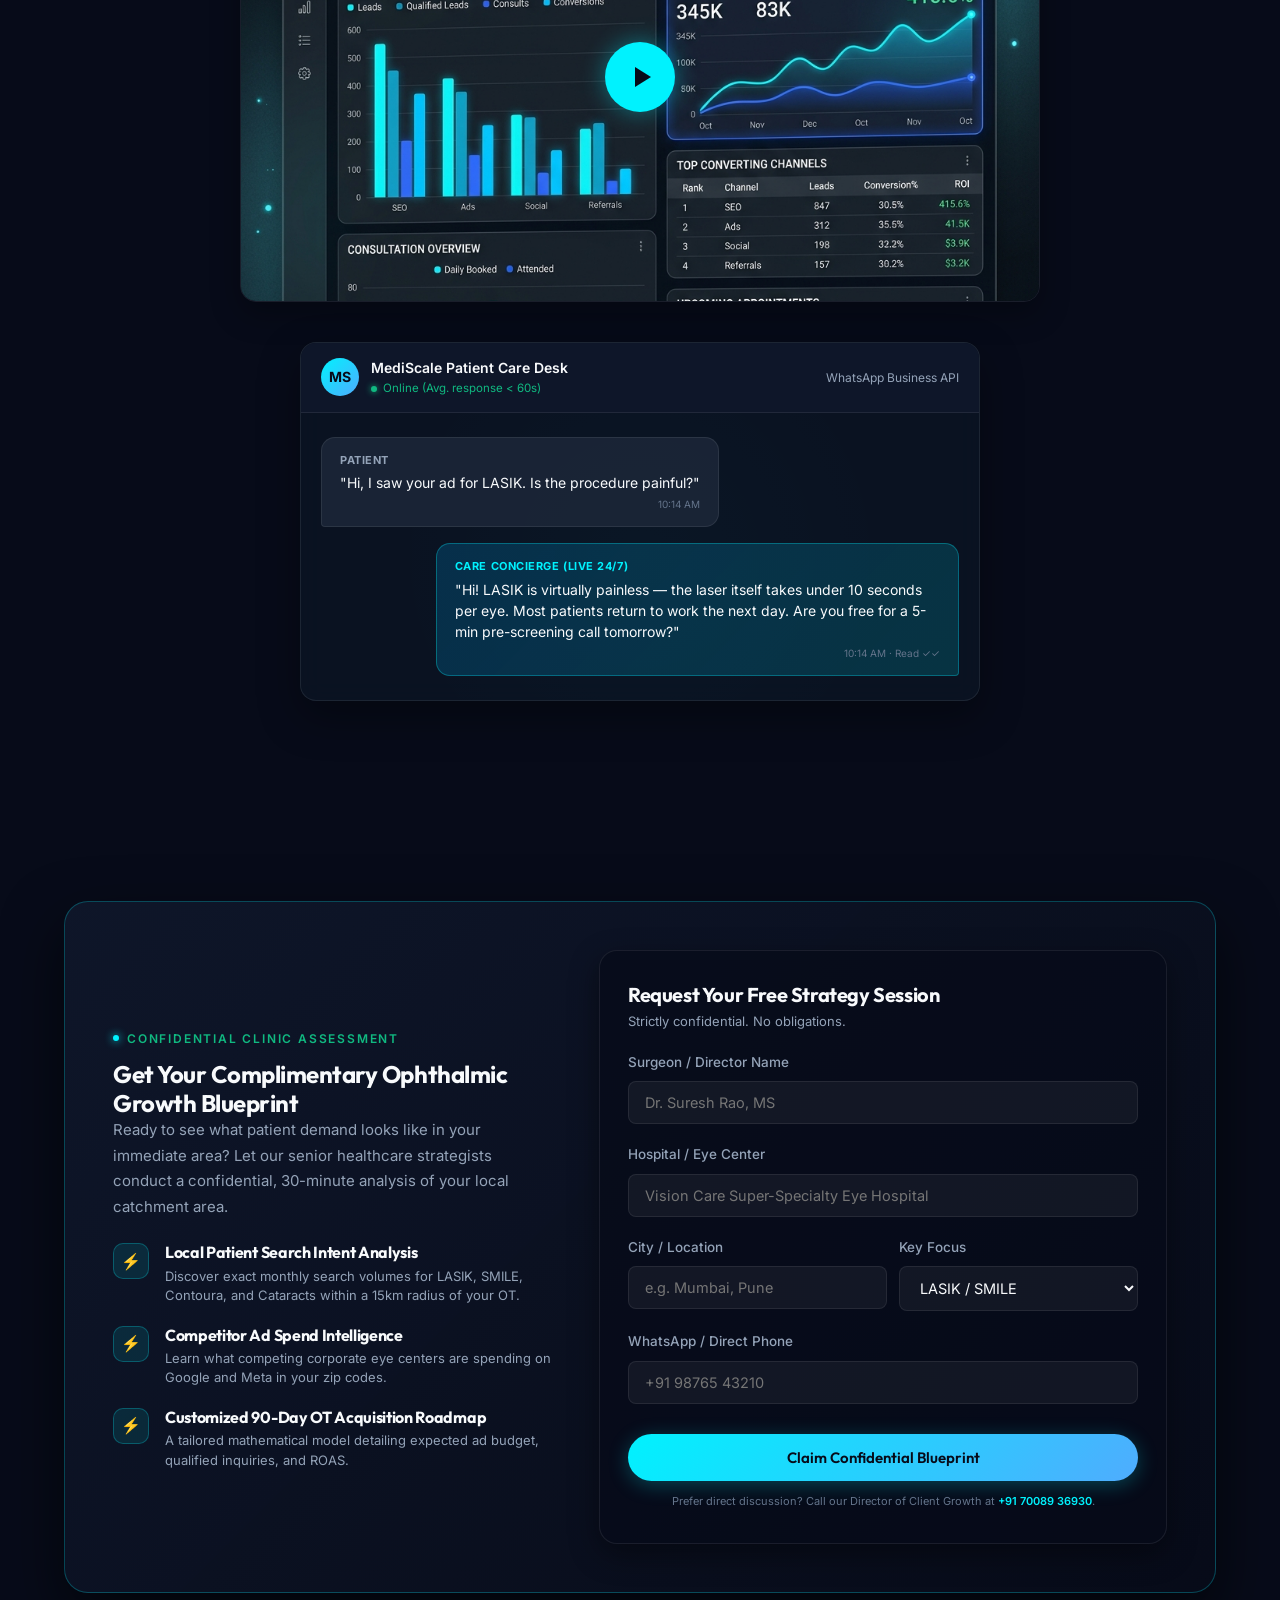
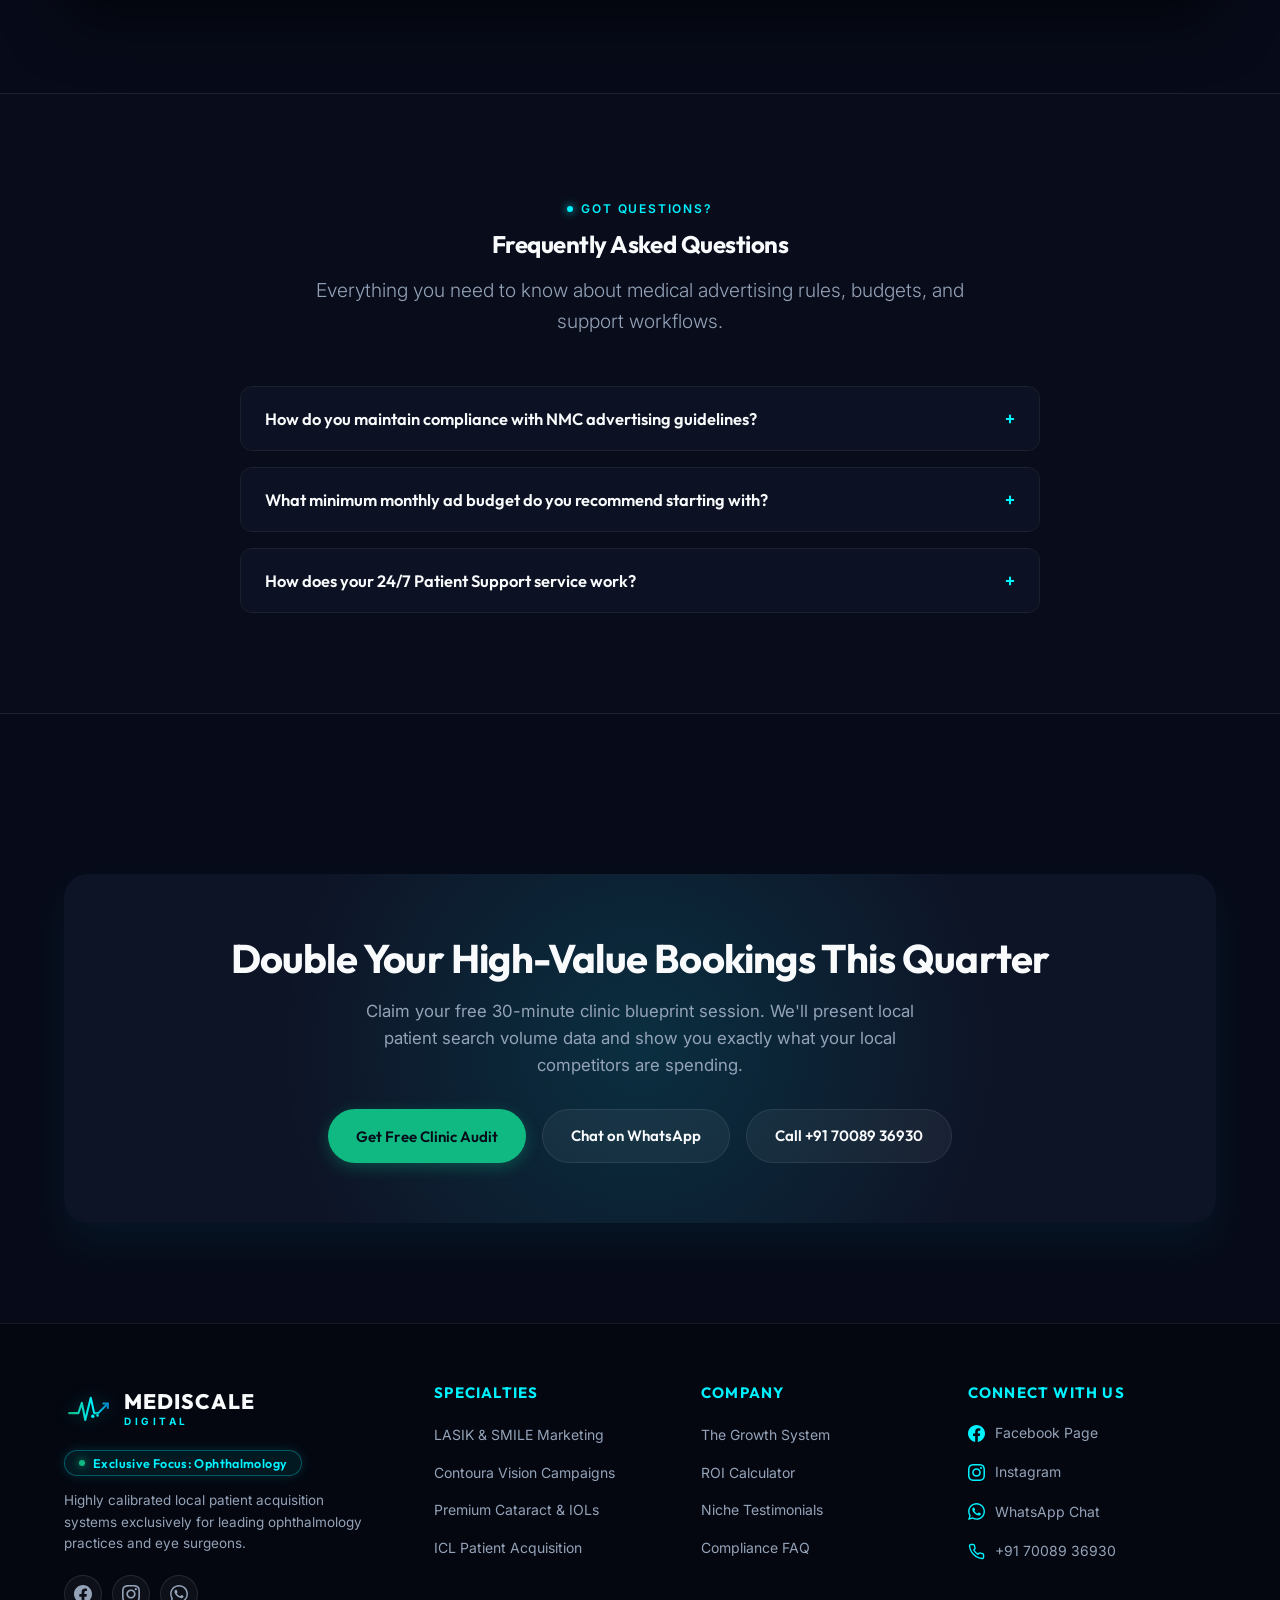
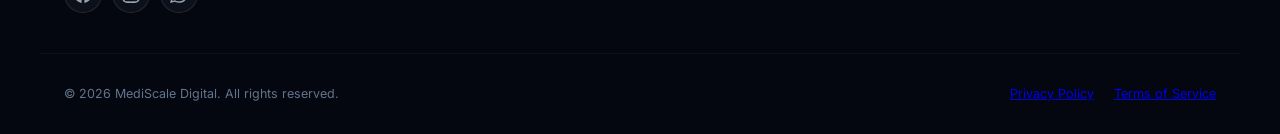
==== commit 49f00fc6: "CRM update" ====
--- a/index.html
+++ b/index.html
@@ -166,6 +166,57 @@
             </div>
         </section>
 
+        <!-- Evidence of Measurable Impact Section (Prius Healthcare Inspired) -->
+        <section class="impact-section">
+            <div class="container">
+                <div class="impact-header text-center">
+                    <span class="eyebrow">Proven Surgical Track Record</span>
+                    <h2>A Legacy of Measurable Impact for Eye Care Centers</h2>
+                    <p class="lead" style="max-width: 680px; margin-bottom: 30px;">
+                        Data-backed performance engineered specifically for refractive suites and premium cataract OT schedules across India.
+                    </p>
+                </div>
+
+                <div class="impact-grid">
+                    <div class="glass-card impact-card">
+                        <div class="impact-icon-wrap">💎</div>
+                        <div class="impact-num-wrap">
+                            <span class="impact-val" data-target="4.8">₹4.8</span><span class="impact-unit">Cr+</span>
+                        </div>
+                        <h4 class="impact-title">Surgical Revenue Generated</h4>
+                        <p class="impact-desc">Directly attributed to high-ticket LASIK, SMILE, ICL, and Multifocal IOL conversions.</p>
+                    </div>
+
+                    <div class="glass-card impact-card">
+                        <div class="impact-icon-wrap">📈</div>
+                        <div class="impact-num-wrap">
+                            <span class="impact-val" data-target="210">+210</span><span class="impact-unit">%</span>
+                        </div>
+                        <h4 class="impact-title">Average ROAS Spike</h4>
+                        <p class="impact-desc">Documented return on ad spend improvement achieved within the first 90 days of onboarding.</p>
+                    </div>
+
+                    <div class="glass-card impact-card">
+                        <div class="impact-icon-wrap">🔬</div>
+                        <div class="impact-num-wrap">
+                            <span class="impact-val" data-target="3200">3,200</span><span class="impact-unit">+</span>
+                        </div>
+                        <h4 class="impact-title">Pre-Screened Consults</h4>
+                        <p class="impact-desc">Candidates vetted for age, spectacle power stability, and corneal readiness prior to clinic arrival.</p>
+                    </div>
+
+                    <div class="glass-card impact-card">
+                        <div class="impact-icon-wrap">⚡</div>
+                        <div class="impact-num-wrap">
+                            <span class="impact-val" data-target="246">+246</span><span class="impact-unit">%</span>
+                        </div>
+                        <h4 class="impact-title">Monthly Qualified Leads</h4>
+                        <p class="impact-desc">Consistent surgical candidate pipeline scaling with hyper-localized keyword-intent targeting.</p>
+                    </div>
+                </div>
+            </div>
+        </section>
+
         <!-- Specialties Section: One Focus. Absolute Eye Care Mastery. -->
         <section id="specialties" class="section-padding niche-section">
             <div class="container">
@@ -195,6 +246,66 @@
                         <div class="mastery-icon">🛡️</div>
                         <h3>NMC-Compliant Medical Copywriting</h3>
                         <p>Specialized copywriters ensure no exaggerated claims are made. Our campaigns focus on clinical education, surgeon credentials, and infrastructure — keeping you 100% compliant with National Medical Commission (NMC) guidelines.</p>
+                    </div>
+                </div>
+
+                <!-- In-House Clinical Advisory Desk Highlight (Prius Healthcare Inspired) -->
+                <div class="glass-card clinical-review-card" style="margin-top: 40px;">
+                    <div class="clinical-review-grid">
+                        <div class="clinical-review-content">
+                            <div class="clinical-badge-tag">
+                                <span class="badge-dot"></span>
+                                <span>In-House Clinical Review Team</span>
+                            </div>
+                            <h3>Clinically Vetted Copy. Absolute Medical Credibility.</h3>
+                            <p>
+                                Unlike generic agencies that use stock phrases and risk disciplinary action, MediScale Digital operates a dedicated in-house desk of medical writers and ophthalmic communication specialists. Every campaign is vetted for clinical accuracy and 100% adherence to National Medical Commission (NMC) regulations.
+                            </p>
+                            <div class="clinical-perks-list">
+                                <div class="perk-item">
+                                    <div class="perk-icon">✓</div>
+                                    <div>
+                                        <strong>Precise Surgical Distinction</strong>
+                                        <p>Accurate positioning of SMILE vs. Contoura vs. Phakic ICL vs. Trifocal/EDOF IOLs without confusing patients.</p>
+                                    </div>
+                                </div>
+                                <div class="perk-item">
+                                    <div class="perk-icon">✓</div>
+                                    <div>
+                                        <strong>Zero Regulatory Violations</strong>
+                                        <p>No sensational promises or unethical guarantees. We protect your professional medical standing.</p>
+                                    </div>
+                                </div>
+                                <div class="perk-item">
+                                    <div class="perk-icon">✓</div>
+                                    <div>
+                                        <strong>Saves Surgeons 15+ Hours/Month</strong>
+                                        <p>You never have to rewrite amateur agency ad copy or correct basic optometry terms.</p>
+                                    </div>
+                                </div>
+                            </div>
+                        </div>
+                        <div class="clinical-review-badge-col">
+                            <div class="compliance-shield-box">
+                                <div class="shield-icon">🛡️</div>
+                                <h4>100% NMC Compliant</h4>
+                                <p>Medical Ethics & Advertising Code Certified Guidelines</p>
+                                <div class="shield-stats">
+                                    <div class="shield-stat-row">
+                                        <span>Clinical Accuracy</span>
+                                        <span class="stat-highlight">100%</span>
+                                    </div>
+                                    <div class="shield-stat-row">
+                                        <span>Surgeon Time Saved</span>
+                                        <span class="stat-highlight">15+ hrs/mo</span>
+                                    </div>
+                                    <div class="shield-stat-row">
+                                        <span>Disciplinary Risk</span>
+                                        <span class="stat-highlight">0.0%</span>
+                                    </div>
+                                </div>
+                            </div>
+                        </div>
                     </div>
                 </div>
             </div>
@@ -245,6 +356,76 @@
                             <li>Procedure-level revenue tracking (LASIK vs. Cataract vs. ICL)</li>
                         </ul>
                     </div>
+                </div>
+            </div>
+        </section>
+
+        <!-- Comparison Section: Specialist vs Generic Agency (Prius Healthcare Inspired) -->
+        <section class="section-padding comparison-section">
+            <div class="container">
+                <div class="text-center">
+                    <span class="eyebrow">Strategic Difference</span>
+                    <h2>Why Leading Eye Surgeons Choose MediScale vs. Generic Agencies</h2>
+                    <p class="lead">Generalist digital agencies treat an eye hospital like an e-commerce shop. Here is why specialized ophthalmic funnels generate 4x higher OT conversion rates.</p>
+                </div>
+
+                <div class="comparison-table-wrapper">
+                    <table class="comparison-table">
+                        <thead>
+                            <tr>
+                                <th style="width: 28%;">Growth Parameter</th>
+                                <th style="width: 36%;" class="col-generic">Generic Digital Marketing Agency</th>
+                                <th style="width: 36%;" class="col-mediscale">MediScale Digital (Ophthalmic Specialist)</th>
+                            </tr>
+                        </thead>
+                        <tbody>
+                            <tr>
+                                <td><strong>Niche Expertise</strong></td>
+                                <td class="col-generic">
+                                    <span class="cross-mark">✕</span> Splits focus across real estate, gyms, restaurants, and dentists.
+                                </td>
+                                <td class="col-mediscale">
+                                    <span class="check-mark">✓</span> <strong>100% exclusive focus on Ophthalmology & Eye Surgeries.</strong>
+                                </td>
+                            </tr>
+                            <tr>
+                                <td><strong>Lead Qualification</strong></td>
+                                <td class="col-generic">
+                                    <span class="cross-mark">✕</span> Unscreened leads. Clinic staff calls tire-kickers who can't afford surgical treatment.
+                                </td>
+                                <td class="col-mediscale">
+                                    <span class="check-mark">✓</span> <strong>Pre-screens corneal age, refractive stability, and willingness for surgery.</strong>
+                                </td>
+                            </tr>
+                            <tr>
+                                <td><strong>Speed to Lead</strong></td>
+                                <td class="col-generic">
+                                    <span class="cross-mark">✕</span> 24 to 48 hours delay. Prospective patients search for rival clinics.
+                                </td>
+                                <td class="col-mediscale">
+                                    <span class="check-mark">✓</span> <strong>Sub-60 second WhatsApp & triage call</strong> via 24/7 dedicated care desk.
+                                </td>
+                            </tr>
+                            <tr>
+                                <td><strong>Medical Copy & Compliance</strong></td>
+                                <td class="col-generic">
+                                    <span class="cross-mark">✕</span> Non-medical writers risking NMC notices with "Guaranteed 6/6 Vision" claims.
+                                </td>
+                                <td class="col-mediscale">
+                                    <span class="check-mark">✓</span> <strong>In-house clinical review</strong> adhering strictly to Indian medical advertising ethics.
+                                </td>
+                            </tr>
+                            <tr>
+                                <td><strong>Attribution & ROI</strong></td>
+                                <td class="col-generic">
+                                    <span class="cross-mark">✕</span> Reports vanity metrics (clicks, impressions, unverified phone leads).
+                                </td>
+                                <td class="col-mediscale">
+                                    <span class="check-mark">✓</span> <strong>Tracks confirmed consultations and actual OT surgical slot revenue.</strong>
+                                </td>
+                            </tr>
+                        </tbody>
+                    </table>
                 </div>
             </div>
         </section>
@@ -488,6 +669,96 @@
             </div>
         </section>
 
+        <!-- Complimentary Ophthalmic Growth Blueprint Section (Prius Healthcare Inspired) -->
+        <section id="blueprint" class="section-padding blueprint-section">
+            <div class="container">
+                <div class="glass-card blueprint-card">
+                    <div class="blueprint-grid">
+                        <div class="blueprint-info">
+                            <span class="eyebrow" style="color:var(--accent);">Confidential Clinic Assessment</span>
+                            <h2>Get Your Complimentary Ophthalmic Growth Blueprint</h2>
+                            <p style="font-size:15px; color:var(--text-muted); line-height:1.7; margin-bottom:24px;">
+                                Ready to see what patient demand looks like in your immediate area? Let our senior healthcare strategists conduct a confidential, 30-minute analysis of your local catchment area.
+                            </p>
+
+                            <div class="blueprint-perks-list">
+                                <div class="blueprint-perk">
+                                    <div class="perk-bullet">⚡</div>
+                                    <div>
+                                        <h4>Local Patient Search Intent Analysis</h4>
+                                        <p>Discover exact monthly search volumes for LASIK, SMILE, Contoura, and Cataracts within a 15km radius of your OT.</p>
+                                    </div>
+                                </div>
+                                <div class="blueprint-perk">
+                                    <div class="perk-bullet">⚡</div>
+                                    <div>
+                                        <h4>Competitor Ad Spend Intelligence</h4>
+                                        <p>Learn what competing corporate eye centers are spending on Google and Meta in your zip codes.</p>
+                                    </div>
+                                </div>
+                                <div class="blueprint-perk">
+                                    <div class="perk-bullet">⚡</div>
+                                    <div>
+                                        <h4>Customized 90-Day OT Acquisition Roadmap</h4>
+                                        <p>A tailored mathematical model detailing expected ad budget, qualified inquiries, and ROAS.</p>
+                                    </div>
+                                </div>
+                            </div>
+                        </div>
+
+                        <div class="blueprint-form-wrapper">
+                            <div class="blueprint-form-card">
+                                <h3>Request Your Free Strategy Session</h3>
+                                <p style="font-size:13px; color:var(--text-muted); margin-bottom:20px;">Strictly confidential. No obligations.</p>
+                                <form id="blueprint-form" action="https://crm.zoho.in/crm/WebToLeadForm" method="POST" target="zoho-lead-iframe">
+                                    <!-- Zoho CRM Web-to-Lead Hidden Config -->
+                                    <input type="hidden" name="xnQsjsdp" id="bp-xnQsjsdp" value="">
+                                    <input type="hidden" name="xmIwt4bg" id="bp-xmIwt4bg" value="">
+                                    <input type="hidden" name="actionType" value="TGVhZHM=">
+                                    <input type="hidden" name="returnURL" id="bp-returnURL" value="">
+                                    <input type="hidden" name="Lead Source" id="bp-lead-source" value="Website - Blueprint Form">
+                                    <input type="hidden" name="First Name" id="bp-first-name" value="">
+                                    <input type="hidden" name="Description" id="bp-description" value="">
+
+                                    <div class="form-group">
+                                        <label for="bp-name">Surgeon / Director Name</label>
+                                        <input type="text" id="bp-name" name="Last Name" class="form-control" placeholder="Dr. Suresh Rao, MS" required>
+                                    </div>
+                                    <div class="form-group">
+                                        <label for="bp-clinic">Hospital / Eye Center</label>
+                                        <input type="text" id="bp-clinic" name="Company" class="form-control" placeholder="Vision Care Super-Specialty Eye Hospital" required>
+                                    </div>
+                                    <div class="form-row" style="display:grid; grid-template-columns:1fr 1fr; gap:12px;">
+                                        <div class="form-group">
+                                            <label for="bp-city">City / Location</label>
+                                            <input type="text" id="bp-city" name="City" class="form-control" placeholder="e.g. Mumbai, Pune" required>
+                                        </div>
+                                        <div class="form-group">
+                                            <label for="bp-specialty">Key Focus</label>
+                                            <select id="bp-specialty" class="form-control" required>
+                                                <option value="lasik">LASIK / SMILE</option>
+                                                <option value="cataract">Premium Cataract</option>
+                                                <option value="icl">Toric / EVO ICL</option>
+                                                <option value="both">All High-Ticket Procedures</option>
+                                            </select>
+                                        </div>
+                                    </div>
+                                    <div class="form-group">
+                                        <label for="bp-phone">WhatsApp / Direct Phone</label>
+                                        <input type="tel" id="bp-phone" name="Mobile" class="form-control" placeholder="+91 98765 43210" required>
+                                    </div>
+                                    <button type="submit" class="btn btn-primary" style="width:100%; margin-top:10px;">Claim Confidential Blueprint</button>
+                                    <p style="font-size:11px; text-align:center; color:var(--text-dim); margin-top:12px;">
+                                        Prefer direct discussion? Call our Director of Client Growth at <a href="tel:+917008936930" style="color:var(--primary); text-decoration:none; font-weight:600;">+91 70089 36930</a>.
+                                    </p>
+                                </form>
+                            </div>
+                        </div>
+                    </div>
+                </div>
+            </div>
+        </section>
+
         <!-- FAQs Accordion -->
         <section id="faqs" class="section-padding niche-section">
             <div class="container">
@@ -659,14 +930,23 @@
                 <h3>Request Free Clinic Audit</h3>
                 <p>Learn how we can optimize your local patient bookings</p>
             </div>
-            <form id="audit-form">
+            <form id="audit-form" action="https://crm.zoho.in/crm/WebToLeadForm" method="POST" target="zoho-lead-iframe">
+                <!-- Zoho CRM Web-to-Lead Hidden Config -->
+                <input type="hidden" name="xnQsjsdp" id="audit-xnQsjsdp" value="">
+                <input type="hidden" name="xmIwt4bg" id="audit-xmIwt4bg" value="">
+                <input type="hidden" name="actionType" value="TGVhZHM=">
+                <input type="hidden" name="returnURL" id="audit-returnURL" value="">
+                <input type="hidden" name="Lead Source" id="audit-lead-source" value="Website - Book Free Audit Modal">
+                <input type="hidden" name="First Name" id="audit-first-name" value="">
+                <input type="hidden" name="Description" id="audit-description" value="">
+
                 <div class="form-group">
                     <label for="form-name">Full Name</label>
-                    <input type="text" id="form-name" class="form-control" placeholder="Dr. John Doe" required>
+                    <input type="text" id="form-name" name="Last Name" class="form-control" placeholder="Dr. John Doe" required>
                 </div>
                 <div class="form-group">
                     <label for="form-clinic">Clinic Name</label>
-                    <input type="text" id="form-clinic" class="form-control" placeholder="Netra Eye Hospital / Vision Institute" required>
+                    <input type="text" id="form-clinic" name="Company" class="form-control" placeholder="Netra Eye Hospital / Vision Institute" required>
                 </div>
                 <div class="form-group">
                     <label for="form-specialty">Primary Procedure Focus</label>
@@ -679,17 +959,43 @@
                 </div>
                 <div class="form-group">
                     <label for="form-email">Work Email</label>
-                    <input type="email" id="form-email" class="form-control" placeholder="doctor@clinic.com" required>
+                    <input type="email" id="form-email" name="Email" class="form-control" placeholder="doctor@clinic.com" required>
                 </div>
                 <div class="form-group">
                     <label for="form-phone">WhatsApp Number</label>
-                    <input type="tel" id="form-phone" class="form-control" placeholder="+91 98765 43210" required>
+                    <input type="tel" id="form-phone" name="Mobile" class="form-control" placeholder="+91 98765 43210" required>
                 </div>
                 <button type="submit" class="btn btn-primary" style="width:100%; margin-top:10px;">Claim Free Strategy Blueprint</button>
             </form>
         </div>
     </div>
 
+    <!-- Floating Quick-Connect Care Desk Widget (Prius Healthcare Inspired) -->
+    <div class="floating-care-desk" id="floating-care-desk">
+        <div class="care-desk-inner">
+            <div class="care-desk-status">
+                <span class="status-pulse-dot"></span>
+                <span class="care-desk-text">Care Desk: <strong>Online</strong> (&lt; 60s)</span>
+            </div>
+            <div class="care-desk-actions">
+                <a href="https://wa.me/917008936930?text=Hi%20MediScale%20Digital%2C%20I%27d%20like%20to%20discuss%20patient%20acquisition%20for%20my%20eye%20hospital" target="_blank" rel="noopener" class="care-pill-btn btn-wa" title="Instant WhatsApp">
+                    <svg width="15" height="15" viewBox="0 0 24 24" fill="currentColor"><path d="M.057 24l1.687-6.163c-1.041-1.804-1.588-3.849-1.587-5.946.003-6.556 5.338-11.891 11.893-11.891 3.181.001 6.167 1.24 8.413 3.488 2.245 2.248 3.481 5.236 3.48 8.414-.003 6.557-5.338 11.892-11.893 11.892-1.99-.001-3.951-.5-5.688-1.448l-6.305 1.654zm6.597-3.807c1.676.995 3.276 1.591 5.392 1.592 5.448 0 9.886-4.434 9.889-9.885.002-5.462-4.415-9.89-9.881-9.892-5.452 0-9.887 4.434-9.889 9.884-.001 2.225.651 3.891 1.746 5.634l-.999 3.648 3.742-.981zm11.387-5.464c-.074-.124-.272-.198-.57-.347-.297-.149-1.758-.868-2.031-.967-.272-.099-.47-.149-.669.149-.198.297-.768.967-.941 1.165-.173.198-.347.223-.644.074-.297-.149-1.255-.462-2.39-1.475-.883-.788-1.48-1.761-1.653-2.059-.173-.297-.018-.458.13-.606.134-.133.297-.347.446-.521.151-.172.2-.296.3-.495.099-.198.05-.372-.025-.521-.075-.148-.669-1.611-.916-2.206-.242-.579-.487-.501-.669-.51l-.57-.01c-.198 0-.52.074-.792.372s-1.04 1.016-1.04 2.479 1.065 2.876 1.213 3.074c.149.198 2.095 3.2 5.076 4.487.709.306 1.263.489 1.694.626.712.226 1.36.194 1.872.118.571-.085 1.758-.719 2.006-1.413.248-.695.248-1.29.173-1.414z"/></svg>
+                    <span>WhatsApp</span>
+                </a>
+                <a href="tel:+917008936930" class="care-pill-btn btn-call" title="Call Us Directly">
+                    <svg width="14" height="14" viewBox="0 0 24 24" fill="none" stroke="currentColor" stroke-width="2"><path d="M22 16.92v3a2 2 0 0 1-2.18 2 19.79 19.79 0 0 1-8.63-3.07 19.5 19.5 0 0 1-6-6 19.79 19.79 0 0 1-3.07-8.67A2 2 0 0 1 4.11 2h3a2 2 0 0 1 2 1.72 12.84 12.84 0 0 0 .7 2.81 2 2 0 0 1-.45 2.11L8.09 9.91a16 16 0 0 0 6 6l1.27-1.27a2 2 0 0 1 2.11-.45 12.84 12.84 0 0 0 2.81.7A2 2 0 0 1 22 16.92z"></path></svg>
+                    <span>Call</span>
+                </a>
+                <button class="care-pill-btn btn-audit open-modal-trigger" title="Request Call Back">
+                    <span>Audit</span>
+                </button>
+            </div>
+        </div>
+    </div>
+
+    <!-- Hidden Iframe for Silent Zoho CRM Web-to-Lead Background Submission -->
+    <iframe name="zoho-lead-iframe" id="zoho-lead-iframe" style="display:none;width:0;height:0;border:none;" tabindex="-1" title="Zoho CRM Background Submitter"></iframe>
+
     <script src="./app.js"></script>
 </body>
 </html>
--- a/style.css
+++ b/style.css
@@ -222,6 +222,10 @@
     box-shadow: 0 10px 30px -10px rgba(0, 0, 0, 0.6);
 }
 
+.header .nav-container {
+    padding-left: 12px;
+}
+
 .nav-container {
     display: flex;
     justify-content: space-between;
@@ -241,6 +245,7 @@
     align-items: center;
     gap: 14px;
     flex-shrink: 0;
+    margin-left: -8px; /* Shift logo slightly toward left in header */
 }
 
 .logo {
@@ -1548,6 +1553,504 @@
     color: var(--text-muted);
     text-align: center;
     font-style: italic;
+}
+
+/* ========================================================
+   Prius Healthcare Inspired Authority & Conversion Features
+   ======================================================== */
+
+/* 1. Measurable Impact Section */
+.impact-section {
+    padding: 60px 0 80px;
+    background: radial-gradient(ellipse at 50% 0%, rgba(0, 242, 254, 0.05) 0%, transparent 60%);
+    position: relative;
+    border-bottom: 1px solid var(--border-glass);
+}
+
+.impact-grid {
+    display: grid;
+    grid-template-columns: repeat(4, 1fr);
+    gap: 24px;
+    margin-top: 40px;
+}
+
+.impact-card {
+    padding: 32px 24px;
+    text-align: center;
+    border-radius: 16px;
+    display: flex;
+    flex-direction: column;
+    align-items: center;
+    position: relative;
+    overflow: hidden;
+}
+
+.impact-card::before {
+    content: '';
+    position: absolute;
+    top: 0;
+    left: 20%;
+    right: 20%;
+    height: 1px;
+    background: linear-gradient(90deg, transparent, var(--primary), transparent);
+    opacity: 0.6;
+}
+
+.impact-icon-wrap {
+    font-size: 28px;
+    margin-bottom: 16px;
+    width: 56px;
+    height: 56px;
+    display: flex;
+    align-items: center;
+    justify-content: center;
+    border-radius: 14px;
+    background: rgba(0, 242, 254, 0.06);
+    border: 1px solid rgba(0, 242, 254, 0.15);
+}
+
+.impact-num-wrap {
+    display: flex;
+    align-items: baseline;
+    justify-content: center;
+    gap: 2px;
+    margin-bottom: 10px;
+}
+
+.impact-val {
+    font-family: 'Outfit', sans-serif;
+    font-size: 2.8rem;
+    font-weight: 800;
+    line-height: 1;
+    background: linear-gradient(135deg, #ffffff 0%, var(--primary) 100%);
+    -webkit-background-clip: text;
+    -webkit-text-fill-color: transparent;
+}
+
+.impact-unit {
+    font-family: 'Outfit', sans-serif;
+    font-size: 1.5rem;
+    font-weight: 700;
+    color: var(--accent);
+}
+
+.impact-title {
+    font-size: 16px;
+    font-weight: 700;
+    margin-bottom: 8px;
+    color: var(--text-main);
+}
+
+.impact-desc {
+    font-size: 12.5px;
+    color: var(--text-muted);
+    line-height: 1.5;
+}
+
+/* 2. In-House Clinical Advisory Desk Highlight */
+.clinical-review-card {
+    padding: 40px;
+    border-radius: 20px;
+    background: linear-gradient(135deg, rgba(15, 23, 42, 0.8) 0%, rgba(7, 11, 25, 0.9) 100%);
+    border: 1px solid rgba(16, 185, 129, 0.25);
+    box-shadow: 0 16px 40px rgba(0, 0, 0, 0.4);
+}
+
+.clinical-review-grid {
+    display: grid;
+    grid-template-columns: 1.35fr 0.9fr;
+    gap: 40px;
+    align-items: center;
+}
+
+.clinical-badge-tag {
+    display: inline-flex;
+    align-items: center;
+    gap: 8px;
+    padding: 5px 14px;
+    background: rgba(16, 185, 129, 0.1);
+    border: 1px solid rgba(16, 185, 129, 0.35);
+    border-radius: 9999px;
+    font-size: 12px;
+    font-weight: 600;
+    color: #10b981;
+    margin-bottom: 16px;
+}
+
+.clinical-review-content h3 {
+    font-size: 26px;
+    font-weight: 800;
+    margin-bottom: 14px;
+    line-height: 1.25;
+}
+
+.clinical-review-content p {
+    font-size: 14.5px;
+    color: var(--text-muted);
+    line-height: 1.6;
+    margin-bottom: 24px;
+}
+
+.clinical-perks-list {
+    display: flex;
+    flex-direction: column;
+    gap: 16px;
+}
+
+.perk-item {
+    display: flex;
+    gap: 14px;
+    align-items: flex-start;
+}
+
+.perk-icon {
+    width: 24px;
+    height: 24px;
+    border-radius: 50%;
+    background: rgba(16, 185, 129, 0.15);
+    border: 1px solid #10b981;
+    color: #10b981;
+    display: flex;
+    align-items: center;
+    justify-content: center;
+    font-size: 13px;
+    font-weight: bold;
+    flex-shrink: 0;
+    margin-top: 2px;
+}
+
+.perk-item strong {
+    font-size: 14.5px;
+    color: var(--text-main);
+    display: block;
+    margin-bottom: 2px;
+}
+
+.perk-item p {
+    font-size: 13px;
+    color: var(--text-muted);
+    margin: 0;
+    line-height: 1.45;
+}
+
+.compliance-shield-box {
+    background: rgba(2, 6, 23, 0.65);
+    border: 1px solid rgba(0, 242, 254, 0.25);
+    border-radius: 16px;
+    padding: 32px 26px;
+    text-align: center;
+    position: relative;
+    box-shadow: 0 10px 30px rgba(0, 0, 0, 0.35);
+}
+
+.shield-icon {
+    font-size: 42px;
+    margin-bottom: 12px;
+    filter: drop-shadow(0 0 12px rgba(16, 185, 129, 0.4));
+}
+
+.compliance-shield-box h4 {
+    font-size: 20px;
+    font-weight: 700;
+    color: #ffffff;
+    margin-bottom: 6px;
+}
+
+.compliance-shield-box p {
+    font-size: 12.5px;
+    color: var(--text-muted);
+    margin-bottom: 22px;
+}
+
+.shield-stats {
+    display: flex;
+    flex-direction: column;
+    gap: 10px;
+    border-top: 1px solid rgba(255, 255, 255, 0.08);
+    padding-top: 18px;
+}
+
+.shield-stat-row {
+    display: flex;
+    justify-content: space-between;
+    align-items: center;
+    font-size: 13px;
+    color: var(--text-muted);
+}
+
+.stat-highlight {
+    font-weight: 700;
+    color: var(--primary);
+    font-family: 'Outfit', sans-serif;
+    font-size: 14.5px;
+}
+
+/* 3. Comparison Section (MediScale vs Generic Agencies) */
+.comparison-section {
+    position: relative;
+    background: rgba(255, 255, 255, 0.01);
+}
+
+.comparison-table-wrapper {
+    margin-top: 45px;
+    overflow-x: auto;
+    border-radius: 16px;
+    border: 1px solid var(--border-glass);
+    background: rgba(15, 23, 42, 0.5);
+    box-shadow: 0 15px 40px rgba(0, 0, 0, 0.4);
+}
+
+.comparison-table {
+    width: 100%;
+    border-collapse: collapse;
+    text-align: left;
+    min-width: 720px;
+}
+
+.comparison-table th {
+    padding: 20px 24px;
+    font-family: 'Outfit', sans-serif;
+    font-size: 15px;
+    font-weight: 700;
+    border-bottom: 1px solid var(--border-glass);
+}
+
+.comparison-table th.col-generic {
+    color: var(--text-muted);
+    background: rgba(255, 255, 255, 0.02);
+}
+
+.comparison-table th.col-mediscale {
+    color: var(--primary);
+    background: rgba(0, 242, 254, 0.07);
+    border-left: 1px solid rgba(0, 242, 254, 0.2);
+    border-right: 1px solid rgba(0, 242, 254, 0.2);
+}
+
+.comparison-table td {
+    padding: 18px 24px;
+    font-size: 13.5px;
+    border-bottom: 1px solid rgba(255, 255, 255, 0.04);
+    vertical-align: middle;
+}
+
+.comparison-table tbody tr:last-child td {
+    border-bottom: none;
+}
+
+.comparison-table td.col-generic {
+    color: var(--text-muted);
+    background: rgba(255, 255, 255, 0.015);
+}
+
+.comparison-table td.col-mediscale {
+    color: var(--text-main);
+    background: rgba(0, 242, 254, 0.035);
+    border-left: 1px solid rgba(0, 242, 254, 0.15);
+    border-right: 1px solid rgba(0, 242, 254, 0.15);
+}
+
+.check-mark {
+    display: inline-flex;
+    align-items: center;
+    justify-content: center;
+    width: 20px;
+    height: 20px;
+    border-radius: 50%;
+    background: rgba(16, 185, 129, 0.2);
+    color: #10b981;
+    font-weight: bold;
+    font-size: 12px;
+    margin-right: 8px;
+    flex-shrink: 0;
+}
+
+.cross-mark {
+    display: inline-flex;
+    align-items: center;
+    justify-content: center;
+    width: 20px;
+    height: 20px;
+    border-radius: 50%;
+    background: rgba(239, 68, 68, 0.15);
+    color: #ef4444;
+    font-weight: bold;
+    font-size: 11px;
+    margin-right: 8px;
+    flex-shrink: 0;
+}
+
+/* 4. Complimentary Blueprint Section */
+.blueprint-section {
+    position: relative;
+}
+
+.blueprint-card {
+    padding: 48px;
+    border-radius: 24px;
+    background: linear-gradient(135deg, rgba(15, 23, 42, 0.95) 0%, rgba(7, 11, 25, 0.98) 100%);
+    border: 1px solid rgba(0, 242, 254, 0.25);
+    box-shadow: 0 25px 60px rgba(0, 0, 0, 0.6);
+}
+
+.blueprint-grid {
+    display: grid;
+    grid-template-columns: 1.25fr 1fr;
+    gap: 48px;
+    align-items: center;
+}
+
+.blueprint-perks-list {
+    display: flex;
+    flex-direction: column;
+    gap: 20px;
+}
+
+.blueprint-perk {
+    display: flex;
+    gap: 16px;
+}
+
+.perk-bullet {
+    width: 36px;
+    height: 36px;
+    border-radius: 10px;
+    background: rgba(0, 242, 254, 0.1);
+    border: 1px solid rgba(0, 242, 254, 0.25);
+    color: var(--primary);
+    display: flex;
+    align-items: center;
+    justify-content: center;
+    font-size: 16px;
+    flex-shrink: 0;
+}
+
+.blueprint-perk h4 {
+    font-size: 16px;
+    font-weight: 700;
+    margin-bottom: 4px;
+    color: var(--text-main);
+}
+
+.blueprint-perk p {
+    font-size: 13px;
+    color: var(--text-muted);
+    line-height: 1.5;
+    margin: 0;
+}
+
+.blueprint-form-card {
+    background: rgba(7, 11, 25, 0.7);
+    border: 1px solid var(--border-glass);
+    border-radius: 18px;
+    padding: 32px 28px;
+    box-shadow: 0 10px 30px rgba(0, 0, 0, 0.4);
+}
+
+.blueprint-form-card h3 {
+    font-size: 20px;
+    font-weight: 700;
+    margin-bottom: 4px;
+}
+
+/* 5. Floating Sticky Care Desk Bar */
+.floating-care-desk {
+    position: fixed;
+    bottom: 24px;
+    right: 24px;
+    z-index: 998;
+    background: rgba(11, 19, 38, 0.92);
+    backdrop-filter: blur(16px);
+    -webkit-backdrop-filter: blur(16px);
+    border: 1px solid rgba(0, 242, 254, 0.25);
+    border-radius: 9999px;
+    padding: 6px 8px 6px 16px;
+    box-shadow: 0 10px 35px -5px rgba(0, 0, 0, 0.6), 0 0 20px rgba(0, 242, 254, 0.15);
+    transition: transform 0.3s ease, box-shadow 0.3s ease;
+}
+
+.floating-care-desk:hover {
+    transform: translateY(-2px);
+    border-color: var(--primary);
+    box-shadow: 0 14px 40px -5px rgba(0, 0, 0, 0.7), 0 0 25px rgba(0, 242, 254, 0.25);
+}
+
+.care-desk-inner {
+    display: flex;
+    align-items: center;
+    gap: 14px;
+}
+
+.care-desk-status {
+    display: flex;
+    align-items: center;
+    gap: 8px;
+    font-size: 12px;
+    color: var(--text-muted);
+    white-space: nowrap;
+}
+
+.status-pulse-dot {
+    width: 8px;
+    height: 8px;
+    border-radius: 50%;
+    background: #10b981;
+    box-shadow: 0 0 8px #10b981;
+    animation: pulse-dot 2s infinite ease-in-out;
+}
+
+.care-desk-actions {
+    display: flex;
+    align-items: center;
+    gap: 6px;
+}
+
+.care-pill-btn {
+    display: inline-flex;
+    align-items: center;
+    gap: 6px;
+    padding: 6px 13px;
+    border-radius: 9999px;
+    font-size: 12px;
+    font-weight: 600;
+    font-family: 'Outfit', sans-serif;
+    text-decoration: none;
+    border: none;
+    cursor: pointer;
+    transition: all 0.2s ease;
+    white-space: nowrap;
+}
+
+.care-pill-btn.btn-wa {
+    background: rgba(16, 185, 129, 0.15);
+    border: 1px solid rgba(16, 185, 129, 0.35);
+    color: #10b981;
+}
+
+.care-pill-btn.btn-wa:hover {
+    background: #10b981;
+    color: #070b19;
+}
+
+.care-pill-btn.btn-call {
+    background: rgba(255, 255, 255, 0.05);
+    border: 1px solid rgba(255, 255, 255, 0.1);
+    color: var(--text-main);
+}
+
+.care-pill-btn.btn-call:hover {
+    background: var(--primary);
+    color: #070b19;
+    border-color: var(--primary);
+}
+
+.care-pill-btn.btn-audit {
+    background: linear-gradient(135deg, var(--primary) 0%, var(--secondary) 100%);
+    color: #070b19;
+}
+
+.care-pill-btn.btn-audit:hover {
+    box-shadow: 0 0 15px rgba(0, 242, 254, 0.5);
 }
 
 /* Footer Social Links Styling */
@@ -1745,6 +2248,12 @@
 }
 
 @media (max-width: 580px) {
+    .header .nav-container {
+        padding-left: 8px;
+    }
+    .nav-brand-group {
+        margin-left: -4px;
+    }
     .nav-badge-pill {
         display: none;
     }
